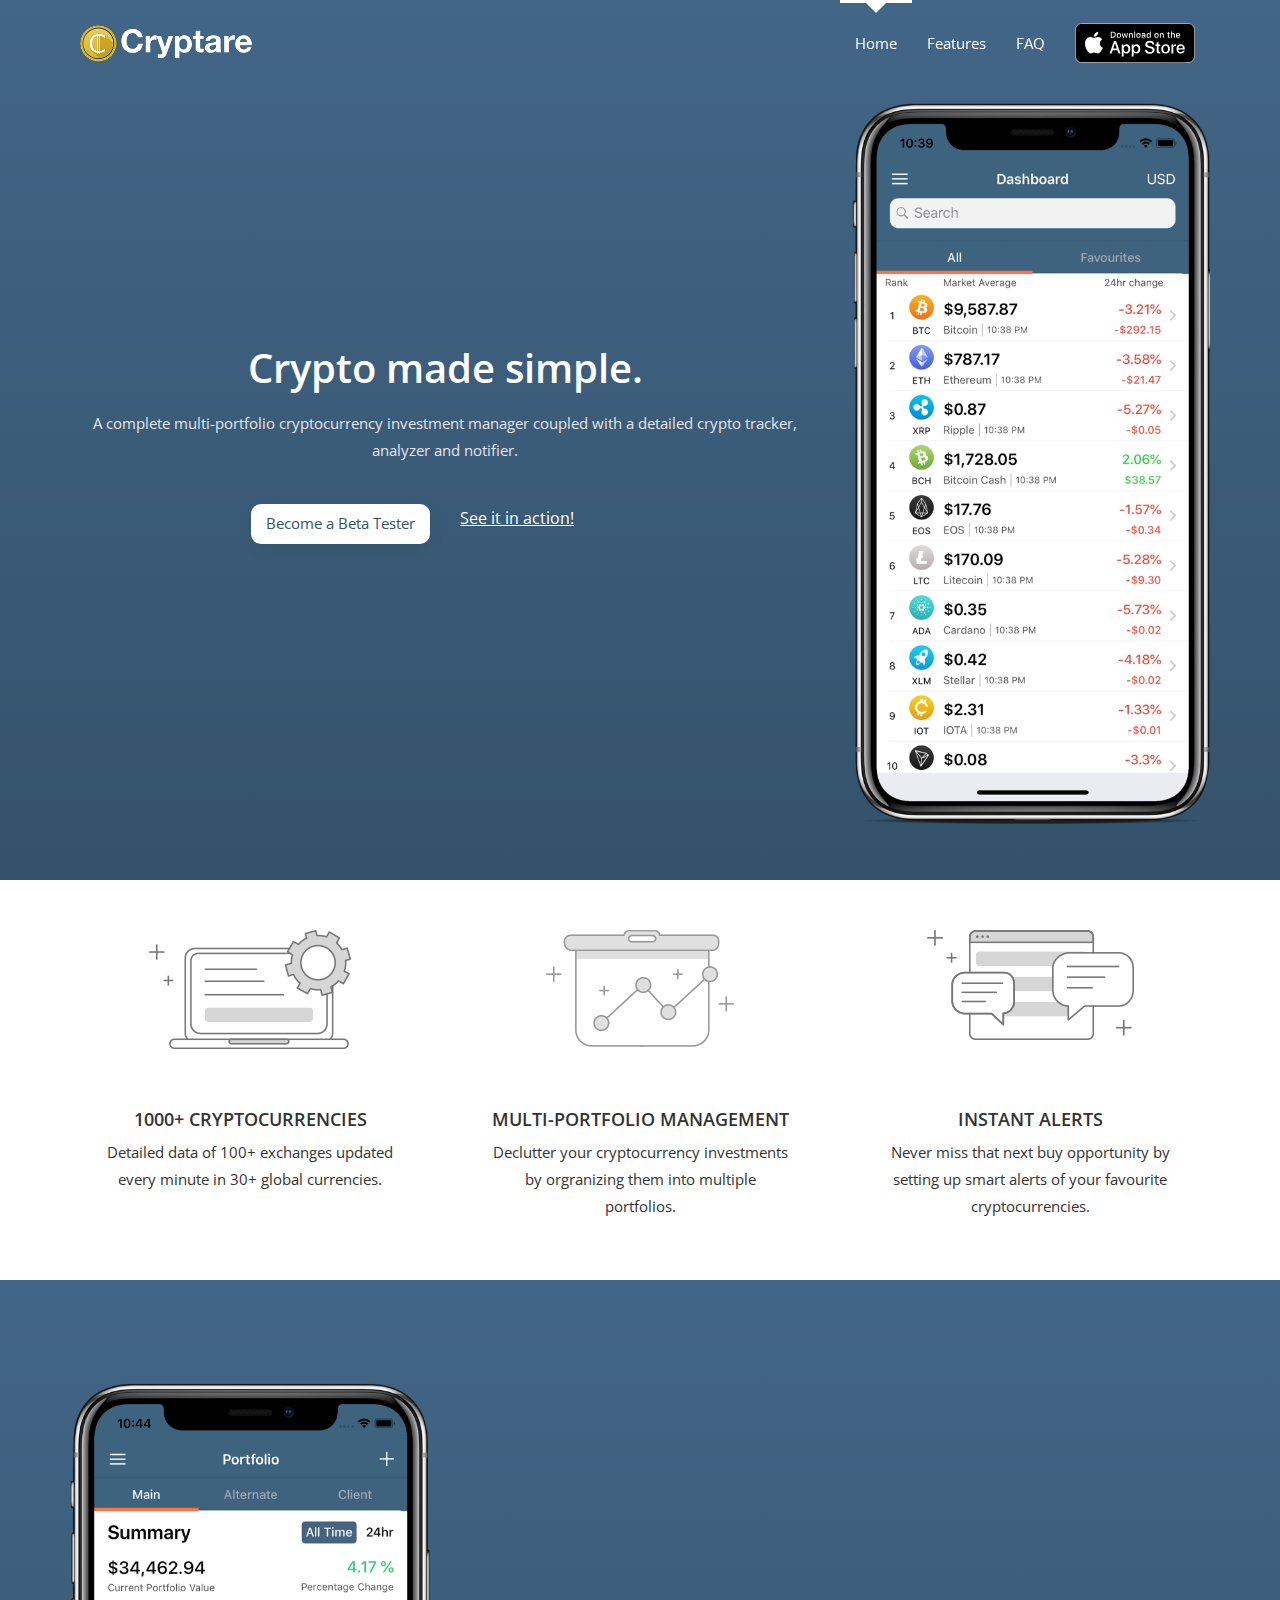
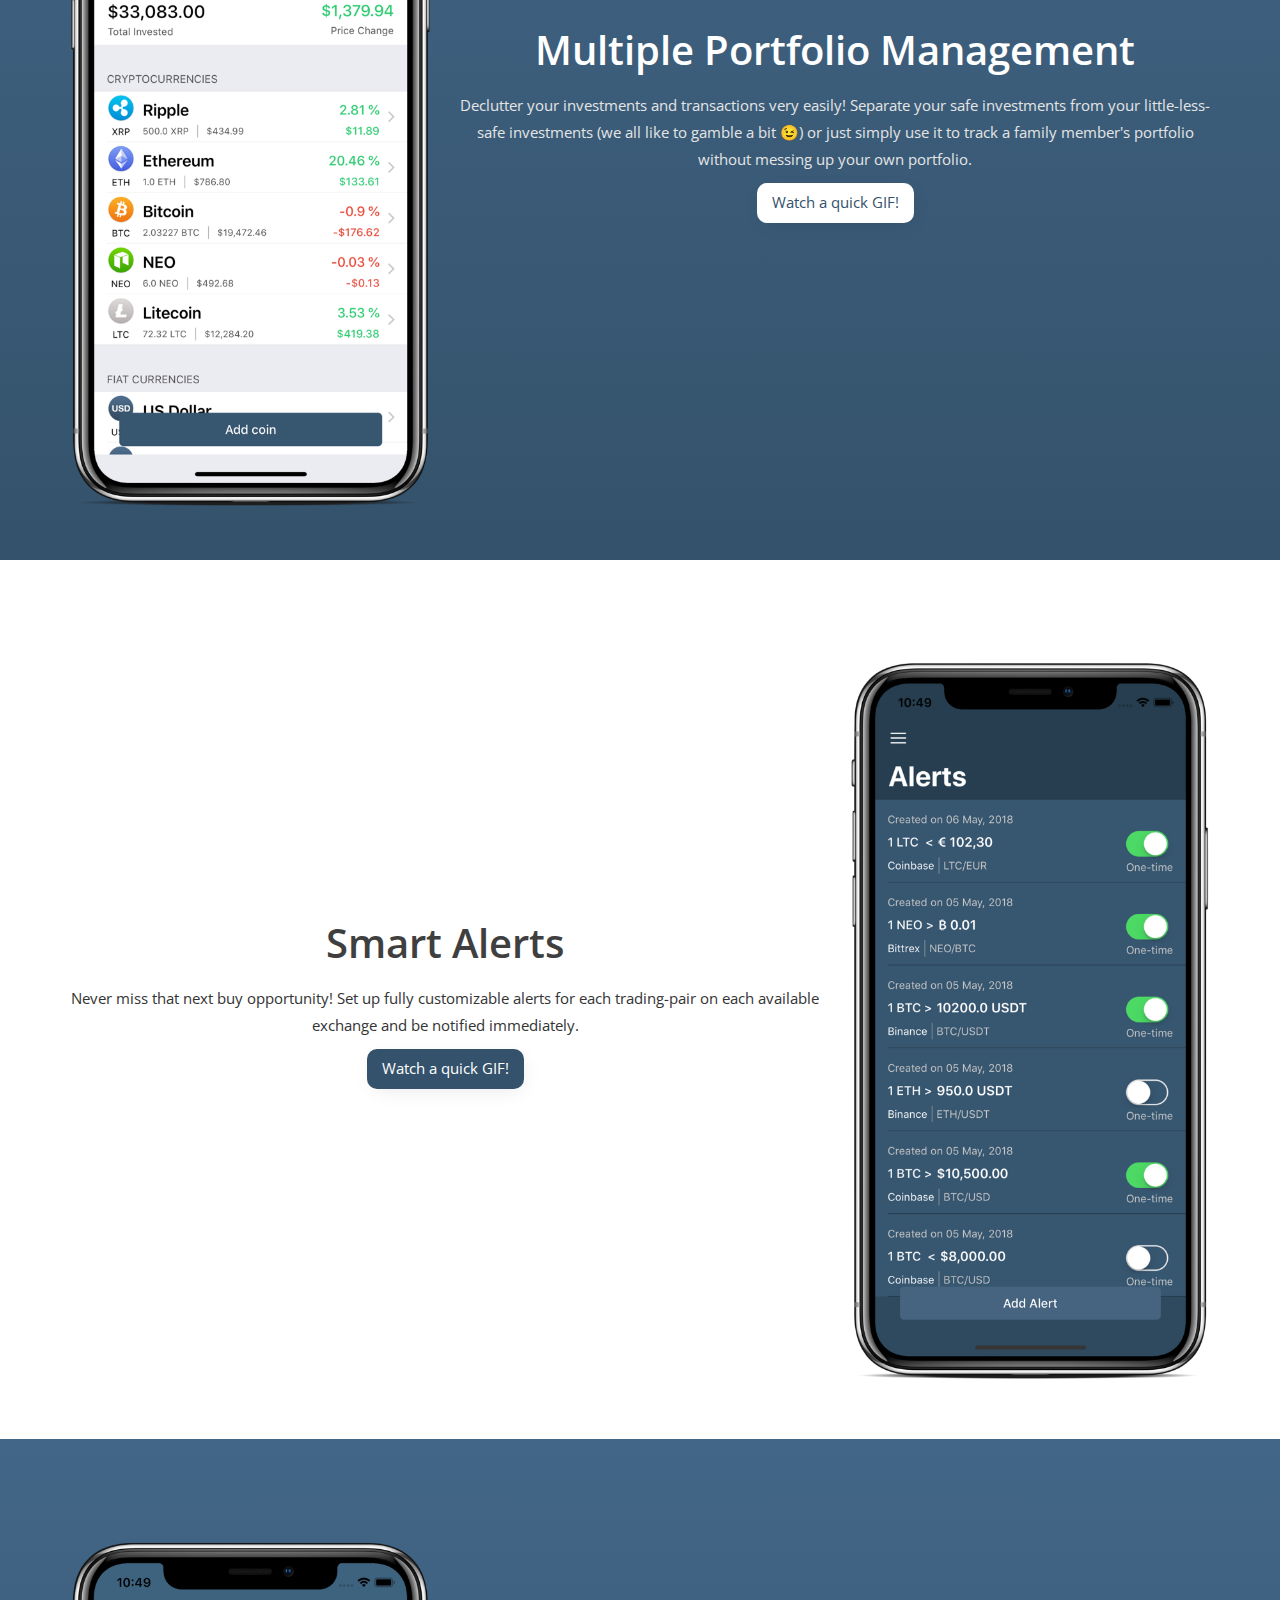
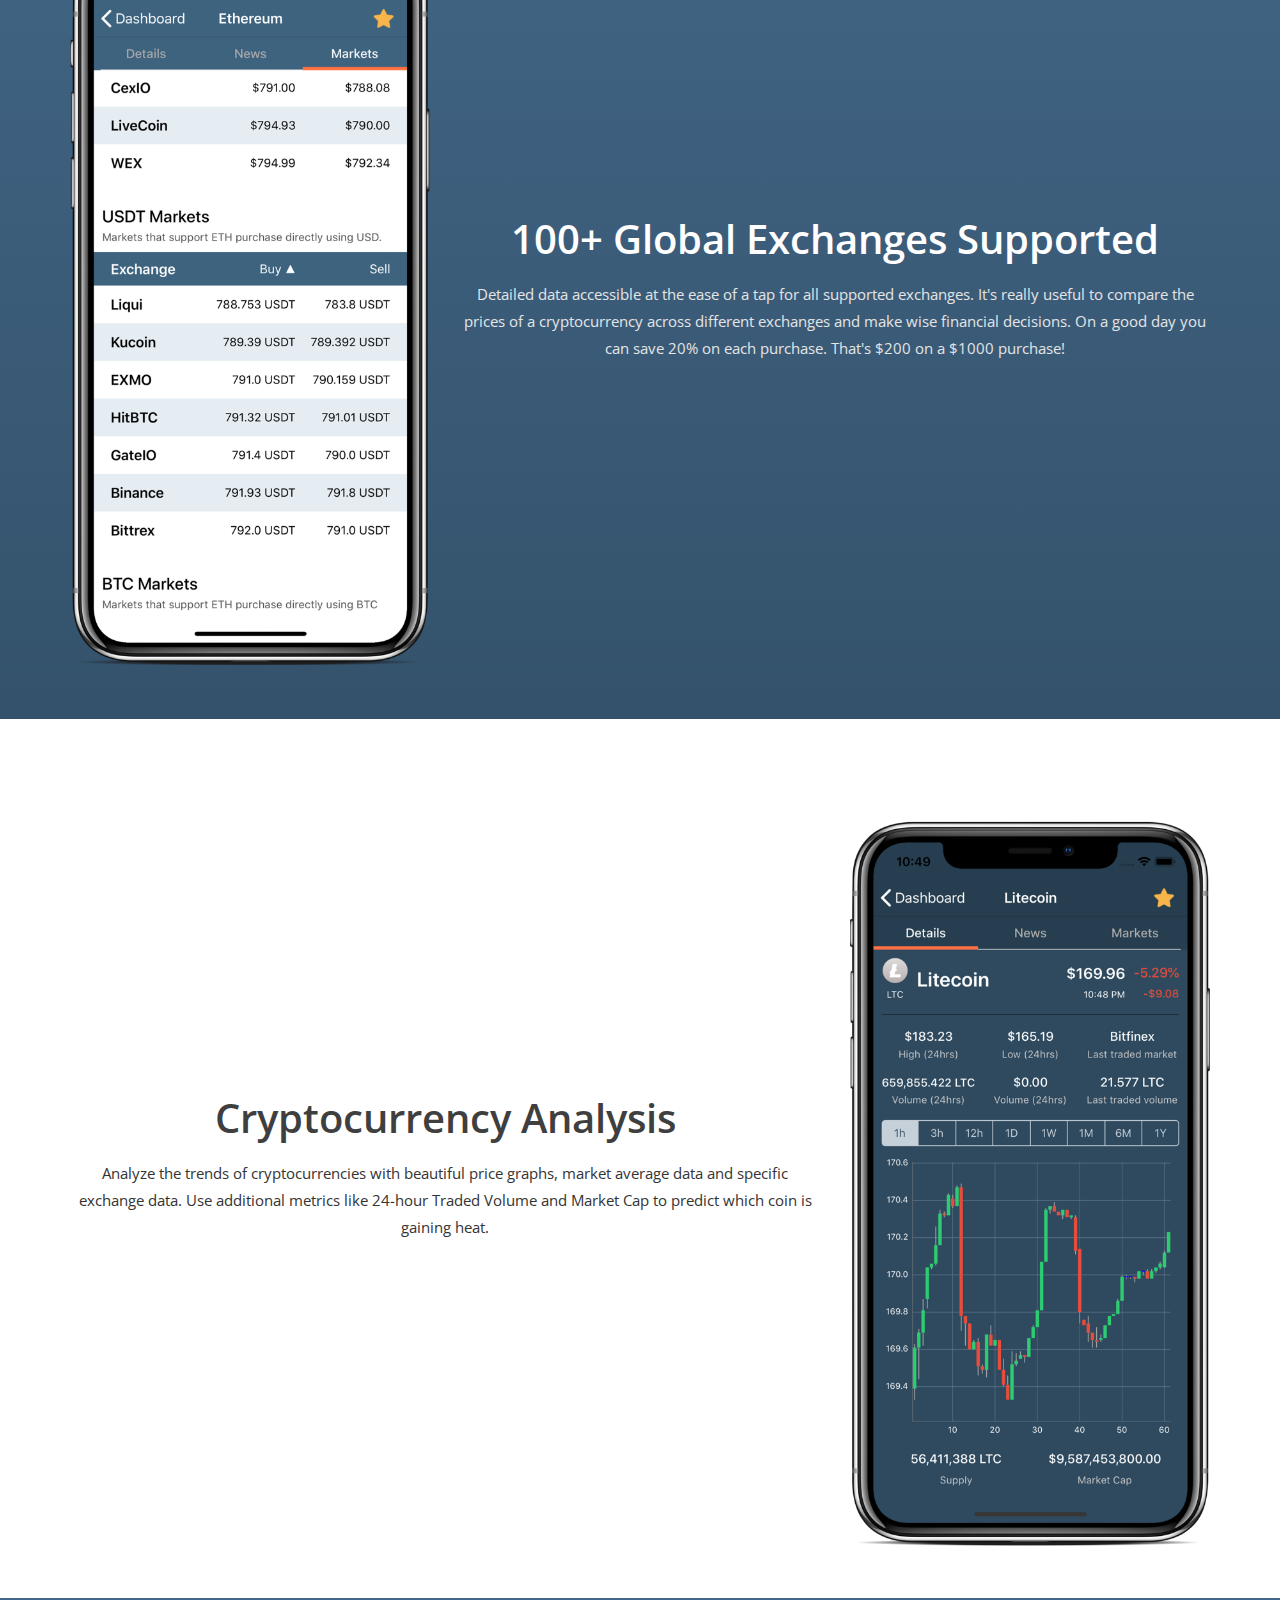
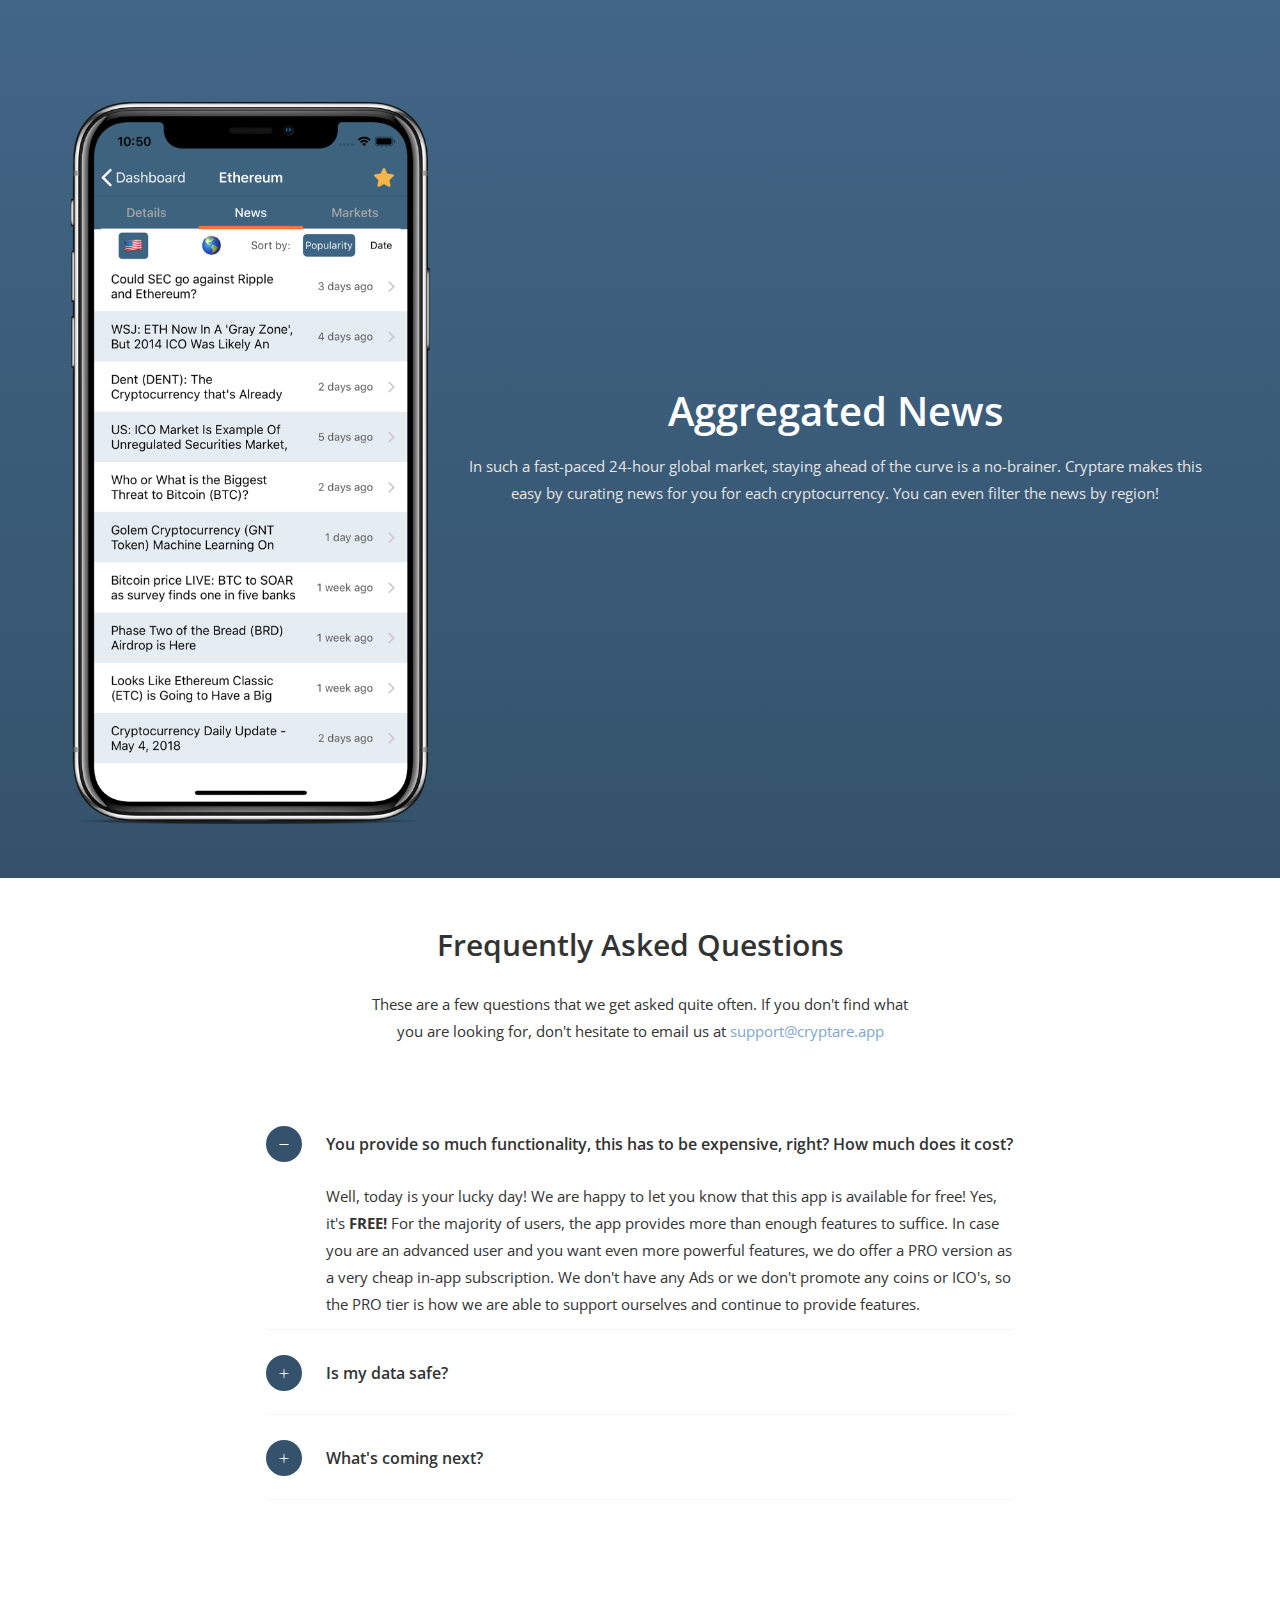
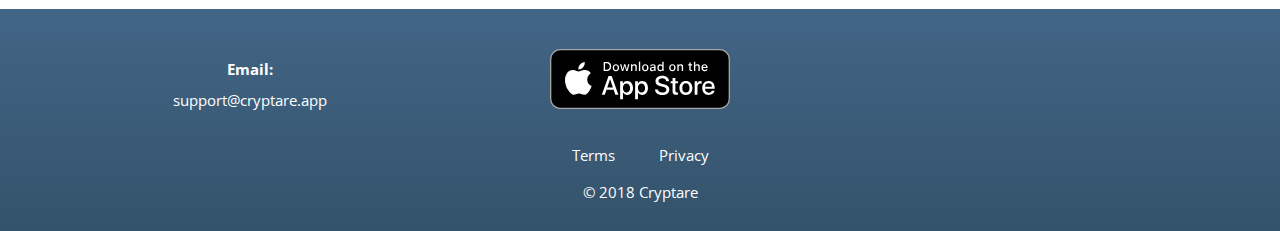
==== index.html @ e1cf76dc "Updated content" ====
<!doctype html>
<html class="no-js" lang="zxx">

<head>
    <!-- Global site tag (gtag.js) - Google Analytics -->
    <script async src="https://www.googletagmanager.com/gtag/js?id=UA-65956589-2"></script>
    <script>
      window.dataLayer = window.dataLayer || [];
      function gtag(){dataLayer.push(arguments);}
      gtag('js', new Date());

      gtag('config', 'UA-65956589-2');
    </script>

    <meta charset="utf-8">
    <meta name="author" content="Cryptare">
    <meta name="description" content="Cryptare - Bitcoin and Cryptocurrency Portfolio Tracking">
    <meta name="keywords" content="cryptare, ios, app, cryptocurrency, bitcoin, ethereum, portfolio, tracking, tracker, alerts, news, exchanges, markets, binance, coinbase">
    <meta http-equiv="x-ua-compatible" content="ie=edge">
    <meta name="viewport" content="width=device-width, initial-scale=1.0">
    <!-- Title -->
    <title>Cryptare - Bitcoin and Cryptocurrency Portfolio Tracking</title>
    <!-- Place favicon.ico in the root directory -->
    <link rel="shortcut icon" type="image/ico" href="images/favicon.ico" />
    <!-- Plugin-CSS -->
    <link rel="stylesheet" href="css/bootstrap.min.css">
    <link rel="stylesheet" href="css/animate.css">
    <link rel="stylesheet" href="https://use.fontawesome.com/releases/v5.0.12/css/all.css" integrity="sha384-G0fIWCsCzJIMAVNQPfjH08cyYaUtMwjJwqiRKxxE/rx96Uroj1BtIQ6MLJuheaO9" crossorigin="anonymous">
    <!-- Main-Stylesheets -->
    <link rel="stylesheet" href="css/normalize.css">
    <link rel="stylesheet" href="style.css">
    <link rel="stylesheet" href="css/responsive.css">
    <script src="js/vendor/modernizr-2.8.3.min.js"></script>
    <!--[if lt IE 9]>
        <script src="//oss.maxcdn.com/html5shiv/3.7.2/html5shiv.min.js"></script>
        <script src="//oss.maxcdn.com/respond/1.4.2/respond.min.js"></script>
    <![endif]-->
</head>

<body data-spy="scroll" data-target="#primary-menu" data-offset="70">

    <div class="preloader">
        <div class="sk-folding-cube">
            <div class="sk-cube1 sk-cube"></div>
            <div class="sk-cube2 sk-cube"></div>
            <div class="sk-cube4 sk-cube"></div>
            <div class="sk-cube3 sk-cube"></div>
        </div>
    </div>
    <!--Mainmenu-area-->
    <div class="mainmenu-area" data-spy="affix" data-offset-top="100">
        <div class="container">
            <!--Logo-->
            <div class="navbar-header">
                <button type="button" class="navbar-toggle" data-toggle="collapse" data-target="#primary-menu">
                    <span class="icon-bar"></span>
                    <span class="icon-bar"></span>
                    <span class="icon-bar"></span>
                </button>
                <a href="index.html" class="navbar-brand logo">
                    <img src="images/logoWithTitle.png">
                </a>
            </div>
            <!--Logo/-->
            <nav class="collapse navbar-collapse" id="primary-menu">
                <ul class="nav navbar-nav navbar-right">
                    <li class="active"><a href="#home-page">Home</a></li>
                    <li><a href="#features-page">Features</a></li>
                    <li><a href="#faq-page">FAQ</a></li>
                    <li><a href="https://itunes.apple.com/app/cryptare/id1266256984?mt=8" class="downloadButton" target="_blank"><img src="images/apple.svg"/></a></li>
                </ul>
            </nav>
        </div>
    </div>
    <!--Mainmenu-area/-->



    <!--Header-area-->
    <header class="header-area overlay v-center" id="home-page">
        <div class="container">
            <div class="row v-center">
                <div class="col-xs-12 col-sm-6 col-md-8 header-text">
                    <h2>Crypto made simple.</h2>
                    <p>A complete multi-portfolio cryptocurrency investment manager coupled with a detailed crypto tracker, analyzer and notifier.</p>
                    <div class="col-xs-12 col-sm-6 col-md-6 text-xs-center text-sm-right text-md-right cta">
                       <a class="typeform-share button white" href="https://akshittalwar.typeform.com/to/V9enSV" data-mode="popup"target="_blank">Become a Beta Tester </a> <script> (function() { var qs,js,q,s,d=document, gi=d.getElementById, ce=d.createElement, gt=d.getElementsByTagName, id="typef_orm_share", b="https://embed.typeform.com/"; if(!gi.call(d,id)){ js=ce.call(d,"script"); js.id=id; js.src=b+"embed.js"; q=gt.call(d,"script")[0]; q.parentNode.insertBefore(js,q) } })() </script>
                    </div>
                    <div class="col-xs-12 col-sm-6 col-md-6 text-xs-center text-sm-left text-md-left cta">
                        <a href="images/cryptare.mp4" class="" style="color:#fff;text-decoration:underline;font-size:16px;" >See it in action!</a>
                    </div>



                </div>
                <div class="col-xs-8 col-sm-6 col-md-4 col-xs-offset-2 col-sm-offset-0">
                    <img class="img-responsive" src="images/dashboard.png" alt="">

                    <!-- <div class="app-gif">
                    </div> -->
                </div>
            </div>
        </div>
    </header>
    <!--Header-area/-->


    <!--Feature-area-->
    <section class="gray-bg" id="features-page">
        <div class="container">
            <div class="row">
                <div class="col-xs-8 col-sm-4 col-xs-offset-2 col-sm-offset-0">
                    <div class="box">
                        <div class="box-icon">
                            <img src="images/service-icon-2.png" alt="">
                        </div>
                        <h4>1000+ Cryptocurrencies</h4>
                        <p>Detailed data of 100+ exchanges updated every minute in 30+ global currencies.</p>
                    </div>
                </div>
                <div class="col-xs-8 col-sm-4 col-xs-offset-2 col-sm-offset-0">
                    <div class="box">
                        <div class="box-icon">
                            <img src="images/service-icon-3.png" alt="">
                        </div>
                        <h4>Multi-Portfolio Management</h4>
                        <p>Declutter your cryptocurrency investments by orgranizing them into multiple portfolios.</p>
                    </div>
                </div>
                <div class="col-xs-8 col-sm-4 col-xs-offset-2 col-sm-offset-0">
                    <div class="box">
                        <div class="box-icon">
                            <img src="images/service-icon-1.png" alt="">
                        </div>
                        <h4>Instant Alerts</h4>
                        <p>Never miss that next buy opportunity by setting up smart alerts of your favourite cryptocurrencies.</p>
                    </div>
                </div>
            </div>
        </div>
    </section>
    <!--Feature-area/-->

    <section class="header-area overlay v-center">
        <div class="container">
            <div class="row v-center">
                <div class="col-xs-8 col-sm-6 col-md-4 col-xs-offset-2 col-sm-offset-0">
                    <div class="app-gif">
                        <img class="img-responsive" src="images/portfolio.png" alt="">
                    </div>
                </div>
                <div class="col-xs-12 col-sm-6 col-md-8 header-text">
                    <h2>Multiple Portfolio Management</h2>
                    <p>Declutter your investments and transactions very easily! Separate your safe investments from your little-less-safe investments (we all like to gamble a bit 😉) or just simply use it to track a family member's portfolio without messing up your own portfolio.</p>
                    <a href="images/portfolio.gif" class="button white">Watch a quick GIF!</a>
                </div>
            </div>
        </div>
    </section>

    <section class="header-area gray-bg v-center">
        <div class="container">
            <div class="row v-center">
                <div class="col-xs-12 col-sm-6 col-md-8 header-text">
                    <h2>Smart Alerts</h2>
                    <p>Never miss that next buy opportunity! Set up fully customizable alerts for each trading-pair on each available exchange and be notified immediately.</p>
                    <a href="images/alerts.gif" class="button">Watch a quick GIF!</a>
                </div>
                <div class="col-xs-8 col-sm-6 col-md-4 col-xs-offset-2 col-sm-offset-0">
                    <div class="app-gif">
                        <img class="img-responsive" src="images/alerts.png" alt="">
                    </div>
                </div>
            </div>
        </div>
    </section>

    <section class="header-area overlay v-center">
        <div class="container">
            <div class="row v-center">
                <div class="col-xs-8 col-sm-6 col-md-4 col-xs-offset-2 col-sm-offset-0">
                    <div class="app-gif">
                        <img class="img-responsive" src="images/coinMarkets.png" alt="">
                    </div>
                </div>
                <div class="col-xs-12 col-sm-6 col-md-8 header-text">
                    <h2>100+ Global Exchanges Supported</h2>
                    <p>Detailed data accessible at the ease of a tap for all supported exchanges. It's really useful to compare the prices of a cryptocurrency across different exchanges and make wise financial decisions. On a good day you can save 20% on each purchase. That's $200 on a $1000 purchase!</p>
                    <!-- <a href="#" class="button white">Watch video</a> -->
                </div>
            </div>
        </div>
    </section>

    <section class="header-area gray-bg v-center">
        <div class="container">
            <div class="row v-center">
                <div class="col-xs-12 col-sm-6 col-md-8 header-text">
                    <h2>Cryptocurrency Analysis</h2>
                    <p>Analyze the trends of cryptocurrencies with beautiful price graphs, market average data and specific exchange data. Use additional metrics like 24-hour Traded Volume and Market Cap to predict which coin is gaining heat.</p>
                </div>
                <div class="col-xs-8 col-sm-6 col-md-4 col-xs-offset-2 col-sm-offset-0">
                    <div class="app-gif">
                        <img class="img-responsive" src="images/cryptoDetail.png" alt="">
                    </div>
                </div>
            </div>
        </div>
    </section>

    <section class="header-area overlay v-center">
        <div class="container">
            <div class="row v-center">
                <div class="col-xs-8 col-sm-6 col-md-4 col-xs-offset-2 col-sm-offset-0">
                    <img class="img-responsive" src="images/news.png" alt="">
                </div>
                <div class="col-xs-12 col-sm-6 col-md-8 header-text">
                    <h2>Aggregated News</h2>
                    <p>In such a fast-paced 24-hour global market, staying ahead of the curve is a no-brainer. Cryptare makes this easy by curating news for you for each cryptocurrency. You can even filter the news by region!</p>
                </div>
            </div>
        </div>
    </section>


    <section class="header-area gray-bg" id="faq-page">
        <div class="container">
            <div class="row">
                <div class="col-xs-12 col-sm-6 col-sm-offset-3 text-center">
                    <div class="page-title faq">
                        <h2>Frequently Asked Questions</h2>
                        <p>These are a few questions that we get asked quite often. If you don't find what you are looking for, don't hesitate to email us at <a href="mailto:support@cryptare.app">support@cryptare.app</a></p>
                    </div>
                </div>
            </div>
            <div class="row">
                <div class="col-xs-12 col-sm-10 col-sm-offset-1 col-md-8 col-md-offset-2">
                    <div class="panel-group" id="accordion">
                        <div class="panel">
                            <h4 class="panel-title">
                                <a data-toggle="collapse" data-parent="#accordion" href="#collapse1" aria-expanded="true">You provide so much functionality, this has to be expensive, right? How much does it cost?</a>
                            </h4>
                            <div id="collapse1" class="panel-collapse collapse in">
                                <p>Well, today is your lucky day! We are happy to let you know that this app is available for free! Yes, it's <b>FREE!</b> For the majority of users, the app provides more than enough features to suffice. In case you are an advanced user and you want even more powerful features, we do offer a PRO version as a very cheap in-app subscription. We don't have any Ads or we don't promote any coins or ICO's, so the PRO tier is how we are able to support ourselves and continue to provide features.</p>
                            </div>
                        </div>
                        <div class="panel">
                            <h4 class="panel-title">
                                <a data-toggle="collapse" data-parent="#accordion" href="#collapse3">Is my data safe?</a>
                            </h4>
                            <div id="collapse3" class="panel-collapse collapse">
                                <p>We, at Cryptare, value our user's privacy and data very highly. We understand the nature of Cryptocurrencies and financial data. As a result, we only store the data needed to provide basic functionality and improve your user experience. It goes without saying that all of this data is completely anonymous. We don't even ask for your email ID. The only way we identify a user is by a randomly generated string that has no relation to your real-life identity. This is needed to support multi-device syncing. You have full control of your data and you can delete it from everywhere at anytime. For more information, read the privacy policy <a href="privacy.html">here</a>.</p>
                            </div>
                        </div>
                        <div class="panel">
                            <h4 class="panel-title">
                                <a data-toggle="collapse" data-parent="#accordion" href="#collapse4">What's coming next?</a>
                            </h4>
                            <div id="collapse4" class="panel-collapse collapse">
                                <p>This app is targeting a very new niche in the global financial market. Since the niche is in its infant stage, there is a lot of maturation still to go. There are dozens of features in the lineup but most importantly, we need your feedback and suggestions. Cryptocurrencies can bring a revolution with it but only if we stay together. That means the power is in your hands, and with your support we all can grow together.</p>
                            </div>
                        </div>
                    </div>
                </div>
            </div>
        </div>
    </section>



    <footer class="footer-area sky-bg" id="contact-page">
        <div class="absolute footer-bg"></div>
        <div class="footer-top">
            <div class="container">
                <div class="row">
                    <div class="col-xs-12 col-md-4 text-center">
                        <address>
                            <div class="side-icon-box">
                                <!-- div class="side-icon">
                                    <i class="fas fa-envelope fa-3x"></i>
                                </div> -->
                                <p><strong><i class="fas fa-envelope"></i> Email: </strong>
                                    <a href="mailto:support@cryptare.app">support@cryptare.app</a> <br />
                                </p>
                            </div>
                        </address>
                    </div>

                    <div class="col-xs-12 col-md-4 text-center">
                        <a href="https://itunes.apple.com/app/cryptare/id1266256984?mt=8" class="footerDownload" target="_blank"><img src="images/apple.svg"/></a>
                    </div>

                    <div class="col-xs-12 col-md-4 text-center">
                       <ul class="social-menu">
                        <li><a href="https://twitter.com/cryptare" target="_blank"><i class="fab fa-twitter fa-3x"></i></a></li>
                        <li><a href="https://fb.me/cryptare" target="_blank"><i class="fab fa-facebook fa-3x"></i></a></li>
                        <li><a href="https://join.slack.com/t/cryptare/shared_invite/enQtMzQ2MzQ2NDc0MDA2LWRlOWU4MjI0ZmQxZjQ1NzNhYjkwYWFlZTAzYTdmNzNhNzNmMTg2NTE4MDEzMGM5M2I3MGU0ZWEwMWM4YWRlMGI" target="_blank"><i class="fab fa-slack fa-3x"></i></a></li>
                        <li><a href="https://t.me/cryptare" target="_blank"><i class="fab fa-telegram fa-3x"></i></a></li>
                        </ul>
                    </div>
                </div>

            </div>
        </div>
        <div class="footer-bottom">
            <div class="container">
                <div class="row">
                    <div class="col-xs-12 text-center">
                        <p class="legal">
                            <a href="tos.html">Terms</a>
                            <a href="privacy.html">Privacy</a>
                        </p>
                        <p>© 2018 Cryptare</p>
                    </div>
                </div>
            </div>
        </div>
    </footer>

    <!--Vendor-JS-->
    <script src="js/vendor/jquery-1.12.4.min.js"></script>
    <script src="js/vendor/bootstrap.min.js"></script>
    <!--Main-active-JS-->
    <script src="js/main.js"></script>
</body>

</html>
---- style.css ----
/*-----------------------------------------------------------------------------------
Template Name: New HTML5 Template,
Template URI: http://www.themectg.com
Description: This is html5 template
Author: Themectg
Author URI: http://www.themectg.com
Version: 1.0
-----------------------------------------------------------------------------------
CSS INDEX
===================
1. Google font
2. Theme Default CSS
3. Helper-class
4. Button-style
5. Mainmenu-area
6. Section-Background
7. Header-style
8. Headline-style
9. Skills-area
10. Service-area
11. Work-area
12. Team-area
13. Bar-effect-css
14. Masp style
15. Form-style
16. Scroll-To-Top-Button
17. Preloader-css
-----------------------------------------------------------------------------------*/

/*-----------------
1. Google font
------------------*/

/*@import url('https://fonts.googleapis.com/css?family=Poppins:300,400,500,600,700');*/

@import url('https://fonts.googleapis.com/css?family=Open+Sans:400,600,700');

/*-------------------
2. Theme Default CSS
--------------------*/

a {
    text-decoration: none;
    outline: none;
    -webkit-transition: 0.4s;
    transition: 0.4s;
    color: #333333;
}

input:focus,
button:focus,
a:focus,
a:hover {
    text-decoration: none;
    outline: none;
    color: #000000;
}

img {
    max-width: 100%;
    height: auto;
}

h1,
h2,
h3,
h4,
h5,
h6 {
    margin: 0 0 10px;
    font-weight: 600;
}

html,
body {
    height: 100%
}

body {
    font-family: 'Open Sans', sans-serif;
    font-weight: 400;
    font-size: 1.5em;
    line-height: 1.8;
    color: #333333;
}


/* Remove Chrome Input Field's Unwanted Yellow Background Color */

input:-webkit-autofill,
input:-webkit-autofill:hover,
input:-webkit-autofill:focus {
    -webkit-box-shadow: 0 0 0px 1000px white inset !important;
}

h1 .mb-3 {

}
/**
*Helper-Classes
**/

.little-height {
    width: 100%;
    height: 20vh;
}

.fixed {
    position: fixed;
}

.v-center {
    display: -webkit-box;
    display: -ms-flexbox;
    display: flex;
    -webkit-box-align: center;
    -ms-flex-align: center;
    align-items: center;
    -ms-flex-line-pack: center;
    align-content: center;
    -ms-flex-wrap: wrap;
    flex-wrap: wrap
}

.social-menu {
    list-style: none;
    margin: 0;
    padding: 10px;
}

.social-menu li {
    display: inline-block;
    margin: 0 10px;
}

.social-menu li a {
    display: block;
    text-align: center;
    color: #ffffff;
}

.social-menu li a:hover {
    color: #426687;
}

/**
*Default Background Class
**/

.overlay,
.sky-bg {
    /* Permalink - use to edit and share this gradient: http://colorzilla.com/gradient-editor/#426687+0,34526b+99 */
    background: rgb(66,102,135); /* Old browsers */
    background: -moz-linear-gradient(top,  rgba(66,102,135,1) 0%, rgba(52,82,107,1) 99%); /* FF3.6-15 */
    background: -webkit-linear-gradient(top,  rgba(66,102,135,1) 0%,rgba(52,82,107,1) 99%); /* Chrome10-25,Safari5.1-6 */
    background: linear-gradient(to bottom,  rgba(66,102,135,1) 0%,rgba(52,82,107,1) 99%); /* W3C, IE10+, FF16+, Chrome26+, Opera12+, Safari7+ */
    filter: progid:DXImageTransform.Microsoft.gradient( startColorstr='#426687', endColorstr='#34526b',GradientType=0 ); /* IE6-9 */
    color: #ffffff;
}

.gray-bg {
    background-color: #fff;
}

/**
*Default Button
**/

.button {
    display: inline-block;
    padding: 6.5px 15px;
    border-radius: 10px;
    color: #ffffff;
    background-color: #34526B;
    -webkit-transition: 0.2s;
    transition: 0.2s;
    border: none;
    -webkit-box-shadow: 2px 5px 20px -5px rgba(0, 0, 0, 0.1);
    box-shadow: 2px 5px 20px -5px rgba(0, 0, 0, 0.1);
    margin-bottom: 20px;

}

.button.white {
    background-color: #ffffff;
    color: #34526B;
}

.button:hover {
    background-color: #5783ac;
    color: #fff;
}

.button.white:hover {
    background-color: #263E4F;
    color: #ffffff;
}

.button i {
    margin-left: 5px;
}



/**
*Page title
**/

.page-title {
    margin-bottom: 60px;
}

.page-title h2 {
    position: relative;
    margin-bottom: 10px;
    padding-bottom: 20px;
}

.faq p {
    color: #333333;
}

.faq a {
    color: #7ea8d2;
}

/**
*Box-style
**/

.box {
    padding: 50px 30px;
    text-align: center;
    -webkit-box-shadow: 0 0 0 0 #ffffff;
    box-shadow: 0 0 0 0 #ffffff;
    -webkit-transition: 0.3s;
    transition: 0.3s;
    border-radius: 5px;
    -webkit-transform: translateY(0);
    transform: translateY(0)
}

.box:hover {
    -webkit-box-shadow: 0 10px 30px -5px rgba(0, 0, 0, 0.1);
    box-shadow: 0 10px 30px -5px rgba(0, 0, 0, 0.1);
    background-color: #ffffff;
    -webkit-transform: translateY(-5px);
    transform: translateY(-5px)
}

.box h4 {
    text-transform: uppercase;
}

.box .box-icon {
    height: 160px;
    margin-bottom: 20px;
}

.box .box-icon img {
    -webkit-filter: grayscale(100%);
    filter: grayscale(100%);
    -webkit-transition: 0.3s;
    transition: 0.3s;
}

.box:hover .box-icon img {
    -webkit-filter: grayscale(0);
    filter: grayscale(0)
}

/**
*Mainmenu-area
**/

.mainmenu-area {
    position: fixed;
    left: 0;
    top: 0;
    width: 100%;
    z-index: 999;
    -webkit-transition: 0.3s;
    transition: 0.3s;
}

.overlay,
.overlay a,
.mainmenu-area a {
    color: #ffffff;
}

.overlay p {

}

.overlay .header-text p {
    color: #e5e5e5;
}

.overlay .header-text h2 {
    color: #fff;
}

.mainmenu-area .logo {
  /*  text-transform: uppercase;
    letter-spacing: 2px;*/
    height: inherit;
    margin-top: 8px;
    padding-left: 0;
}

.mainmenu-area .logo h2 {
    margin-bottom: 0;
}

.mainmenu-area .logo img {
    margin-bottom: 0;
    max-height: 40px;
    width: 100%;
    object-fit: contain;
}

.mainmenu-area #primary-menu > ul > li > a {
    background: none;
    padding: 30px 15px;
    position: relative;
    border-top: 3px solid transparent;
    text-align: center;
}

/*.mainmenu-area #primary-menu > ul > li > div > a {
    margin: 20px 15px;
    background: none;
    position: relative;
    text-align: center;
}*/

.mainmenu-area #primary-menu > ul > li > a:before {
    content: "";
    position: absolute;
    left: 50%;
    -webkit-transform: translateX(-50%);
    transform: translateX(-50%);
    top: -10px;
    width: 0;
    height: 0;
    border-right: 10px solid transparent;
    border-left: 10px solid transparent;
    border-top: 10px solid #ffffff;
    opacity: 0;
    -webkit-transition: 0.3s;
    transition: 0.3s;
}

.mainmenu-area #primary-menu > ul > li > a.downloadButton {
    /*background: #fff;
    color: #000;
    border-radius: 10px;*/
    /*margin-top: -10px;*/
    margin-top: -10px;
    margin-bottom: -10px;

}

.mainmenu-area #primary-menu > ul > li > a.downloadButton:before {
    border-right: 0;
    border-left: 0;
    border-top: 0;
    -webkit-transition: 0s;
    transition: 0s;
}

.mainmenu-area #primary-menu > ul > li > a:hover:before,
.mainmenu-area #primary-menu > ul > li.active > a:before {
    opacity: 1;
    top: 0;
}

.mainmenu-area #primary-menu ul li.active a,
.mainmenu-area #primary-menu ul li a:hover {
    border-top: 3px solid #ffffff;
}

.mainmenu-area.affix {
    background-color: #34526B;
}

/**
*Header-area
**/

.header-area {
    padding-top: 50px;
    padding-bottom: 50px;
}

.overlay {
    /*position: relative;*/
}

.overlay:before {
   /* content: "";
    position: absolute;
    left: 0;
    top: 0;
    width: 100%;
    height: 100%;*/
}

.header-text {
    margin-top: 30px;
    text-align: center;
}

.header-text h2 {
    color: #3f3f3f;
    margin-bottom: 20px;
    font-size: 40px;
}

.header-text p {
    color: #333333;
}

.header-text .button {
    /*margin-top: 30px;*/
}

.header-text .cta {
    margin-top: 30px;
}

.app-gif img {
    width: 100%;
    height: auto;
}

/**
*Accordion
**/

#accordion .panel {
    background: none;
}

#accordion .panel .panel-title {
    padding: 30px 0 30px 60px;
    position: relative;
}

#accordion .panel .panel-collapse {
    padding-left: 60px;
}

#accordion .panel .panel-title a span:after,
#accordion .panel .panel-title a span:before,
#accordion .panel .panel-title a span {
    content: '';
    position: absolute;
    left: 0;
    top: 20px;
    width: 36px;
    height: 36px;
    background: #34526B;
    border-radius: 50%;
    -webkit-transition: 0.3s;
    transition: 0.3s;
}


#accordion .panel .panel-title a span:before,
#accordion .panel .panel-title a span:after {
    width: 10px;
    height: 1px;
    background-color: #ffffff;
    top: 50%;
    left: 50%;
    -webkit-transform: translate(-50%);
    transform: translate(-50%)
}

#accordion .panel .panel-title a span:before {
    -webkit-transform: translate(-50%) rotate(90deg);
    transform: translate(-50%) rotate(90deg)
}

#accordion .panel .panel-title a[aria-expanded="true"] span:before {
    -webkit-transform: translate(-50%) rotate(0deg);
    transform: translate(-50%) rotate(0deg)
}

/****
*Blog-area
*****/

.single-blog {
    overflow: hidden;
    border-radius: 5px;
    -webkit-box-shadow: 10px 15px 50px -10px rgba(0, 0, 0, 0.1);
    box-shadow: 10px 15px 50px -10px rgba(0, 0, 0, 0.1);

}

.single-blog h3 {
    font-size: 18px;
}


.single-blog .blog-meta {
    list-style: none;
    margin: 0;
    padding: 0;
    margin-top: 10px;
    margin-bottom: 30px;
}

.single-blog .blog-meta li {
    display: inline-block;
    margin-right: 15px;
}

.single-blog .blog-meta li span {
    margin-right: 5px;
}

.single-blog .blog-content {
    padding: 40px 20px;
    background-color: #ffffff
}


/***
*Footer-area
***/

.footer-area {
    padding-top: 40px;
    margin-top: 40px;
    z-index: 1;
}

.footer-bg {
    z-index: -1;
}

.footer-top {
    margin-bottom: 0px;
}

.footer-top .footerDownload > img {
    width: 50%;
    margin-bottom: 20px;
}

.side-icon-box {
    /*margin-bottom: 30px;*/
    /*position: relative;*/
    /*padding-left: 80px;*/
}

.side-icon-box a {
    color: #ffffff;
}

.side-icon-box .side-icon {
    position: absolute;
    /*position: absolute;
    left: 0;
    top: 0;
    width: 60px;*/
}

.side-icon-box strong {
    display: block;
    margin-bottom: 10px;
    margin-top: 10px;
}

.footer-middle {
    margin-bottom: 30px;
}

.footer-bottom {
    /*border-top: 1px solid rgba(255, 255, 255, 0.2);*/
    padding-top: 10px;
    padding-bottom: 15px;
}

.footer-bottom .legal a {
    margin: 20px;
    color: #fff;
}

/*-----------
preloader
------------*/

.preloader {
    position: fixed;
    top: 0;
    left: 0;
    width: 100%;
    height: 100%;
    background: rgb(66,102,135); /* Old browsers */
    background: -moz-linear-gradient(top,  rgba(66,102,135,1) 0%, rgba(52,82,107,1) 99%); /* FF3.6-15 */
    background: -webkit-linear-gradient(top,  rgba(66,102,135,1) 0%,rgba(52,82,107,1) 99%); /* Chrome10-25,Safari5.1-6 */
    background: linear-gradient(to bottom,  rgba(66,102,135,1) 0%,rgba(52,82,107,1) 99%); /* W3C, IE10+, FF16+, Chrome26+, Opera12+, Safari7+ */
    filter: progid:DXImageTransform.Microsoft.gradient( startColorstr='#426687', endColorstr='#34526b',GradientType=0 ); /* IE6-9 */
    z-index: 99999999999;
}

.sk-folding-cube {
    margin: 20px auto;
    width: 40px;
    height: 40px;
    position: absolute;
    top: 50%;
    left: 50%;
    margin-top: -20px;
    margin-left: -20px;
    -webkit-transform: rotateZ(45deg);
    transform: rotateZ(45deg);
}

.sk-folding-cube .sk-cube {
    float: left;
    width: 50%;
    height: 50%;
    position: relative;
    -webkit-transform: scale(1.1);
    transform: scale(1.1);
}

.sk-folding-cube .sk-cube:before {
    content: '';
    position: absolute;
    top: 0;
    left: 0;
    width: 100%;
    height: 100%;
    background-color: #ffffff;
    -webkit-animation: sk-foldCubeAngle 2.4s infinite linear both;
    animation: sk-foldCubeAngle 2.4s infinite linear both;
    -webkit-transform-origin: 100% 100%;
    transform-origin: 100% 100%;
}

.sk-folding-cube .sk-cube2 {
    -webkit-transform: scale(1.1) rotateZ(90deg);
    transform: scale(1.1) rotateZ(90deg);
}

.sk-folding-cube .sk-cube3 {
    -webkit-transform: scale(1.1) rotateZ(180deg);
    transform: scale(1.1) rotateZ(180deg);
}

.sk-folding-cube .sk-cube4 {
    -webkit-transform: scale(1.1) rotateZ(270deg);
    transform: scale(1.1) rotateZ(270deg);
}

.sk-folding-cube .sk-cube2:before {
    -webkit-animation-delay: 0.3s;
    animation-delay: 0.3s;
}

.sk-folding-cube .sk-cube3:before {
    -webkit-animation-delay: 0.6s;
    animation-delay: 0.6s;
}

.sk-folding-cube .sk-cube4:before {
    -webkit-animation-delay: 0.9s;
    animation-delay: 0.9s;
}

@-webkit-keyframes sk-foldCubeAngle {
    0%,
    10% {
        -webkit-transform: perspective(140px) rotateX(-180deg);
        transform: perspective(140px) rotateX(-180deg);
        opacity: 0;
    }
    25%,
    75% {
        -webkit-transform: perspective(140px) rotateX(0deg);
        transform: perspective(140px) rotateX(0deg);
        opacity: 1;
    }
    90%,
    100% {
        -webkit-transform: perspective(140px) rotateY(180deg);
        transform: perspective(140px) rotateY(180deg);
        opacity: 0;
    }
}

@keyframes sk-foldCubeAngle {
    0%,
    10% {
        -webkit-transform: perspective(140px) rotateX(-180deg);
        transform: perspective(140px) rotateX(-180deg);
        opacity: 0;
    }
    25%,
    75% {
        -webkit-transform: perspective(140px) rotateX(0deg);
        transform: perspective(140px) rotateX(0deg);
        opacity: 1;
    }
    90%,
    100% {
        -webkit-transform: perspective(140px) rotateY(180deg);
        transform: perspective(140px) rotateY(180deg);
        opacity: 0;
    }
}
---- css/responsive.css ----
/* Medium Layout: 1280px. */

@media only screen and (min-width: 992px) {
    .text-md-left { text-align: left; }
    .text-md-right { text-align: right; }
    .text-md-center { text-align: center; }
    .text-md-justify { text-align: justify; }
}


/* Tablet Layout: 768px. */

@media only screen and (min-width: 768px) and (max-width: 991px) {
    .mainmenu-area #primary-menu > ul > li > a {
        padding: 30px 12px;
    }
    .header-area {
        padding-top: 80px;
    }
    .price-table,
    .box {
        padding: 30px 15px;
    }
    .price-table.active {
        padding: 50px 15px;
    }
    .single-team {
        margin-bottom: 30px
    }
    .side-icon-boxes {
        display: -webkit-box;
        display: -ms-flexbox;
        display: flex;
        -ms-flex-wrap: nowrap;
        flex-wrap: nowrap;
        -webkit-box-pack: justify;
        -ms-flex-pack: justify;
        justify-content: space-between;
    }

    .text-sm-left { text-align: left; }
    .text-sm-right { text-align: right; }
    .text-sm-center { text-align: center; }
    .text-sm-justify { text-align: justify; }
}


/* Mobile Layout: 320px. */

@media only screen and (max-width: 767px) {
    body {
        font-size: 13px;
    }
    .mainmenu-area .logo img {
        margin-bottom: 0;
        height: 100%;
        width: 150px;
        /*object-fit: cover;*/
    }
    #home-page {
        padding-top: 60px;
    }
    .header-area {
        padding-top: 30px;
        padding-bottom: 30px;
        height: auto;
    }
    .header-text .button {
        margin-top: 0px;
        margin-bottom: 0px;
    }
    .page-title h2,
    .header-text h2 {
        font-size: 20px;
    }
    .mainmenu-area .navbar-toggle {
        margin-top: 20px;
    }
    .mainmenu-area .navbar-toggle .icon-bar {
        background-color: #ffffff;
    }
    .mainmenu-area #primary-menu {
        background-color: #34526B;
    }
    .mainmenu-area #primary-menu ul {
        overflow-y: auto;
        max-height: 70vh;
        margin: 0;
    }
    .mainmenu-area #primary-menu > ul > li > a {
        padding: 15px;
        overflow: hidden;
    }
    .mainmenu-area #primary-menu > ul > li > div > a {
        padding: 15px;
        overflow: hidden;
    }
    .box {
        padding: 30px 15px;
    }
    .box .box-icon {
        height: auto;
    }
    .single-blog,
    .single-team,
    .price-table.active {
        margin-top: 30px;
    }
    .form-double input {
        width: 100%;
    }
    .footer-top {
        margin-bottom: 50px;
    }
    .x-left {
        text-align: left;
    }
    .mainmenu-area .logo {
        margin-left: 15px;
    }

    .text-xs-left { text-align: left; }
    .text-xs-right { text-align: right; }
    .text-xs-center { text-align: center; }
    .text-xs-justify { text-align: justify; }
}


/* Wide Mobile Layout: 480px. */

@media only screen and (min-width: 480px) and (max-width: 767px) {}
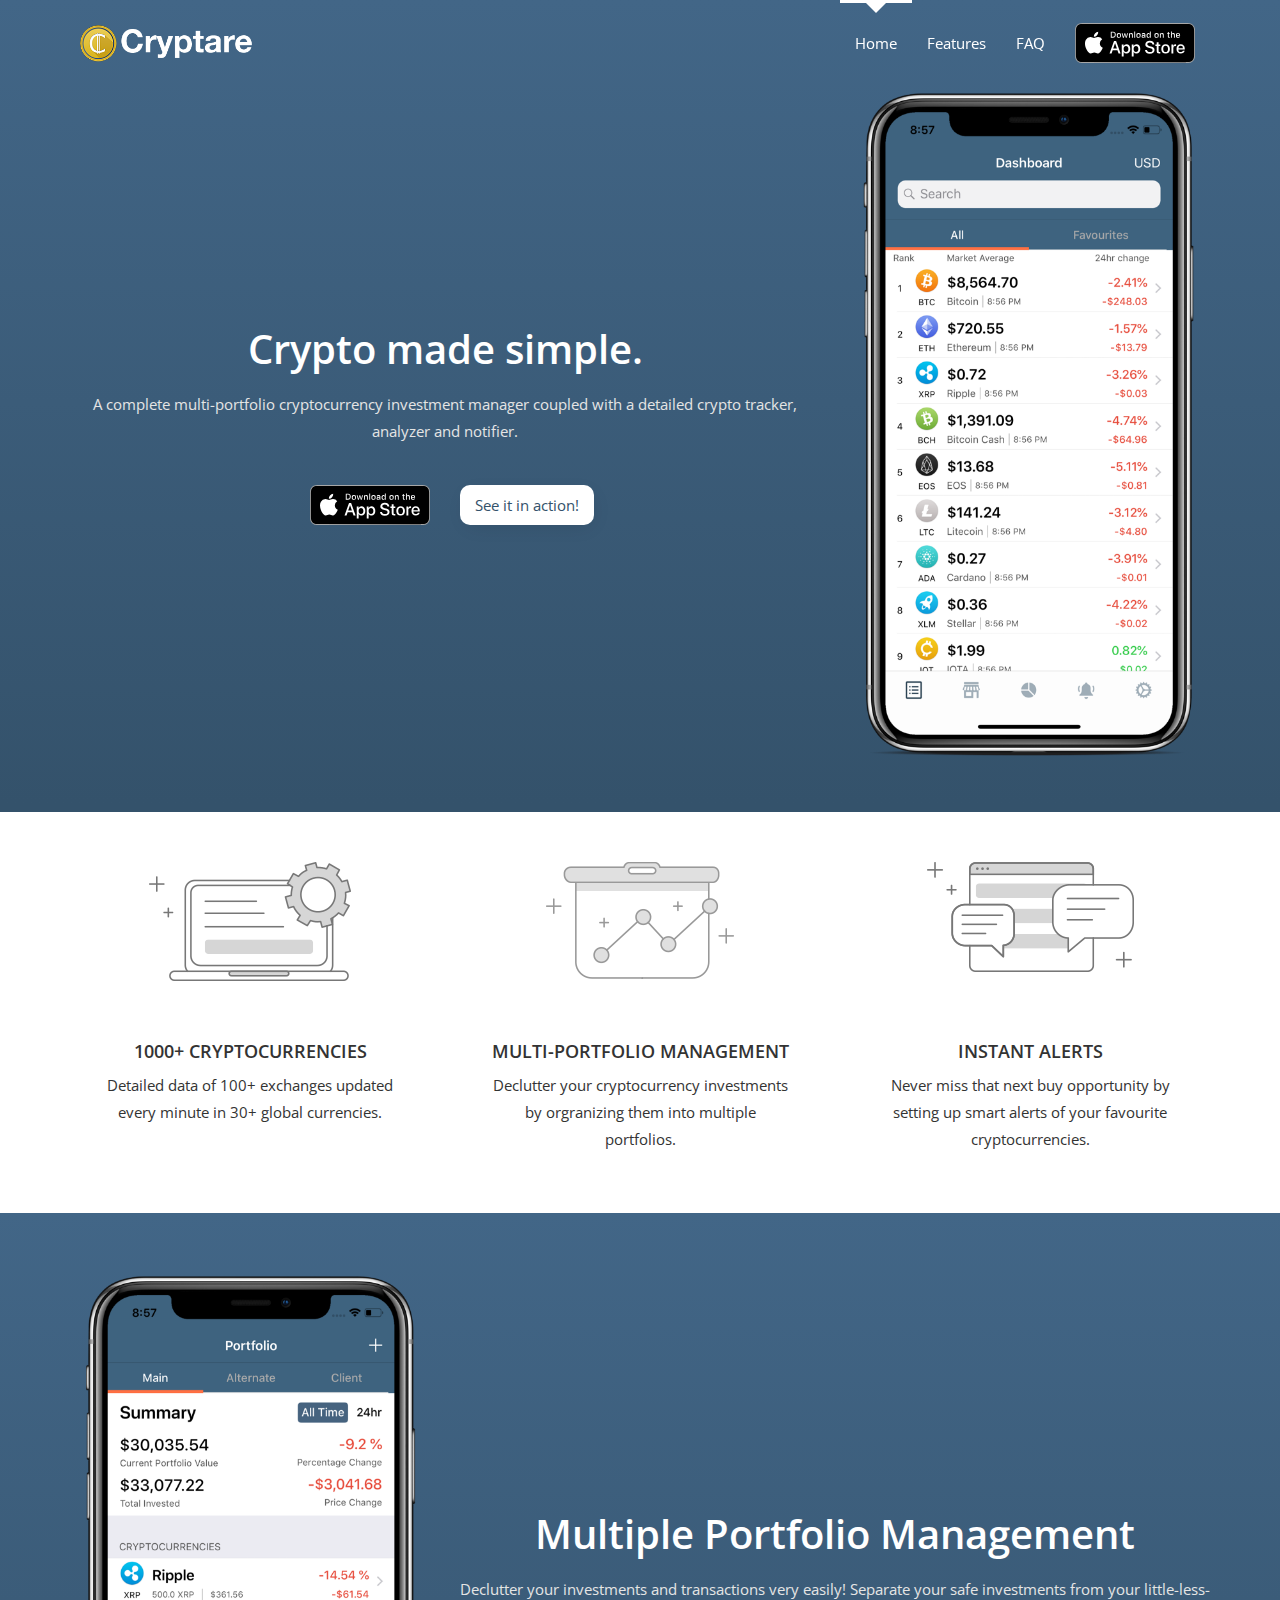
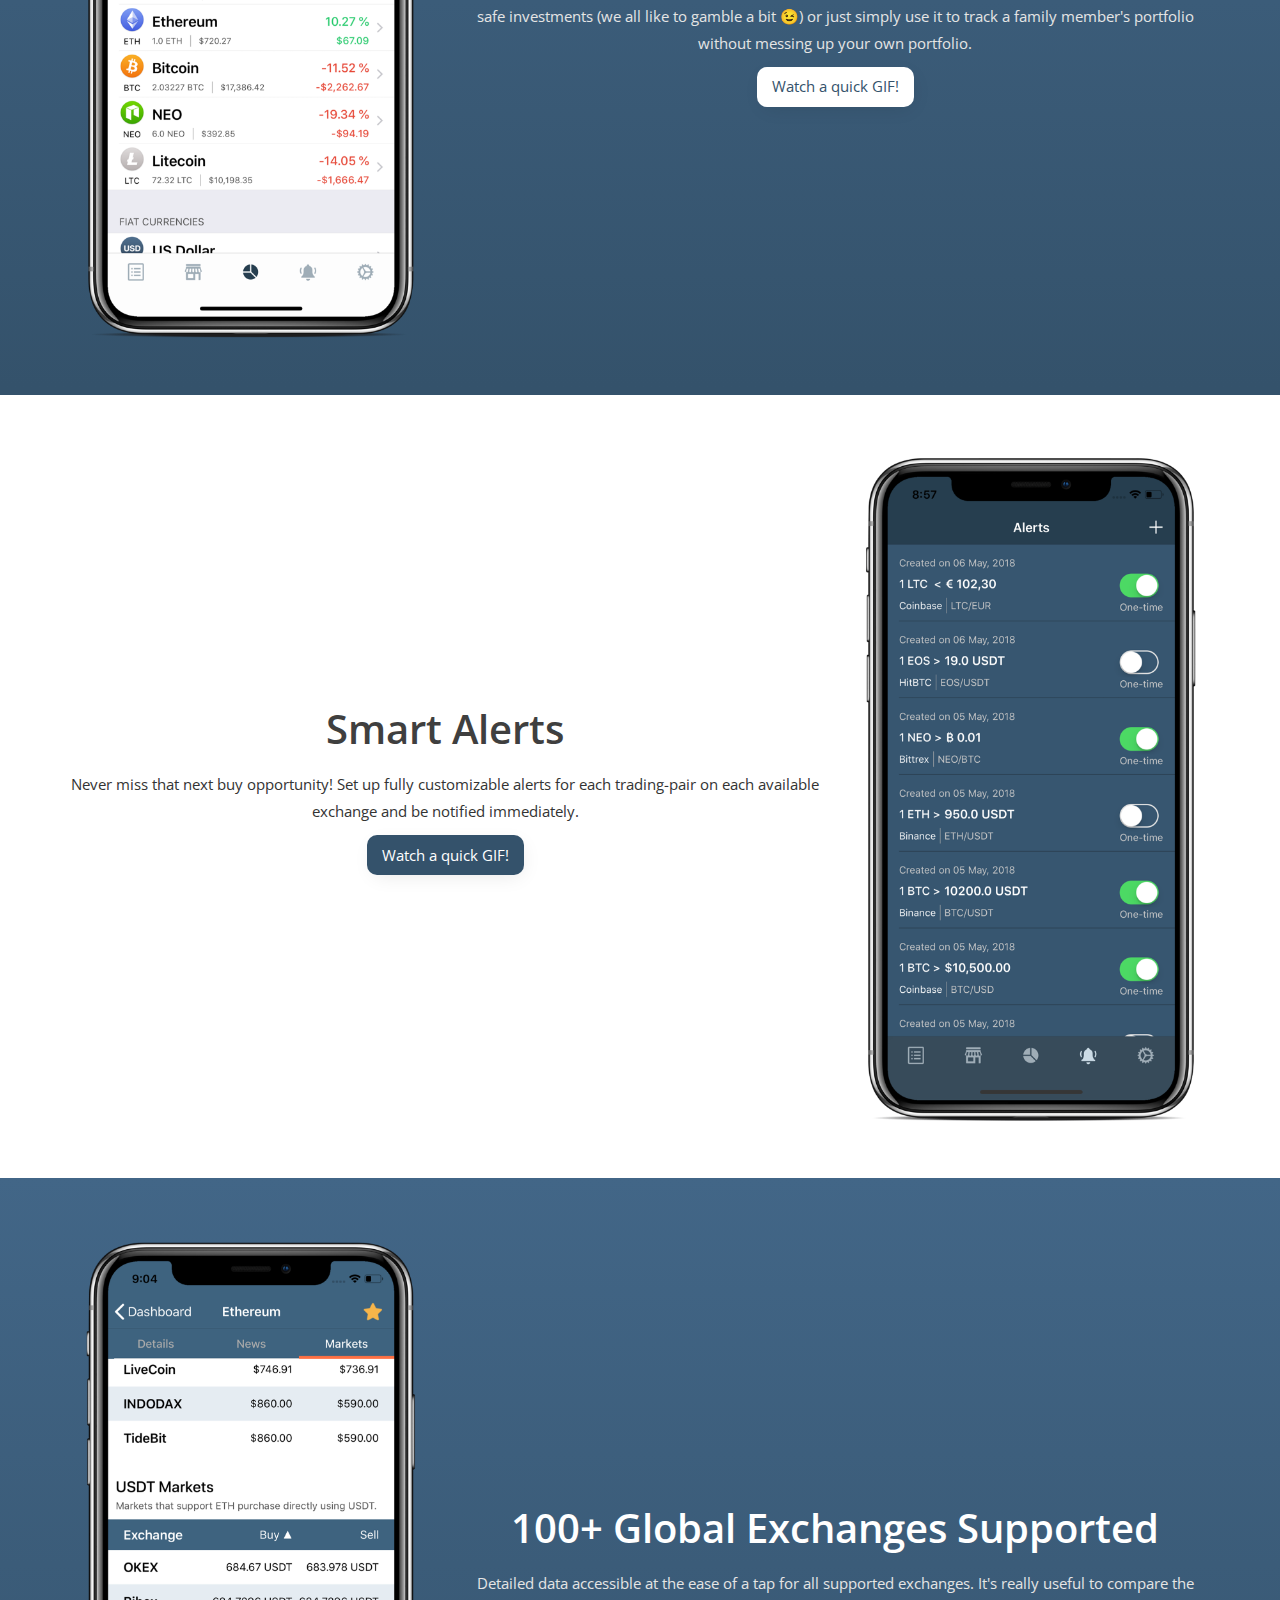
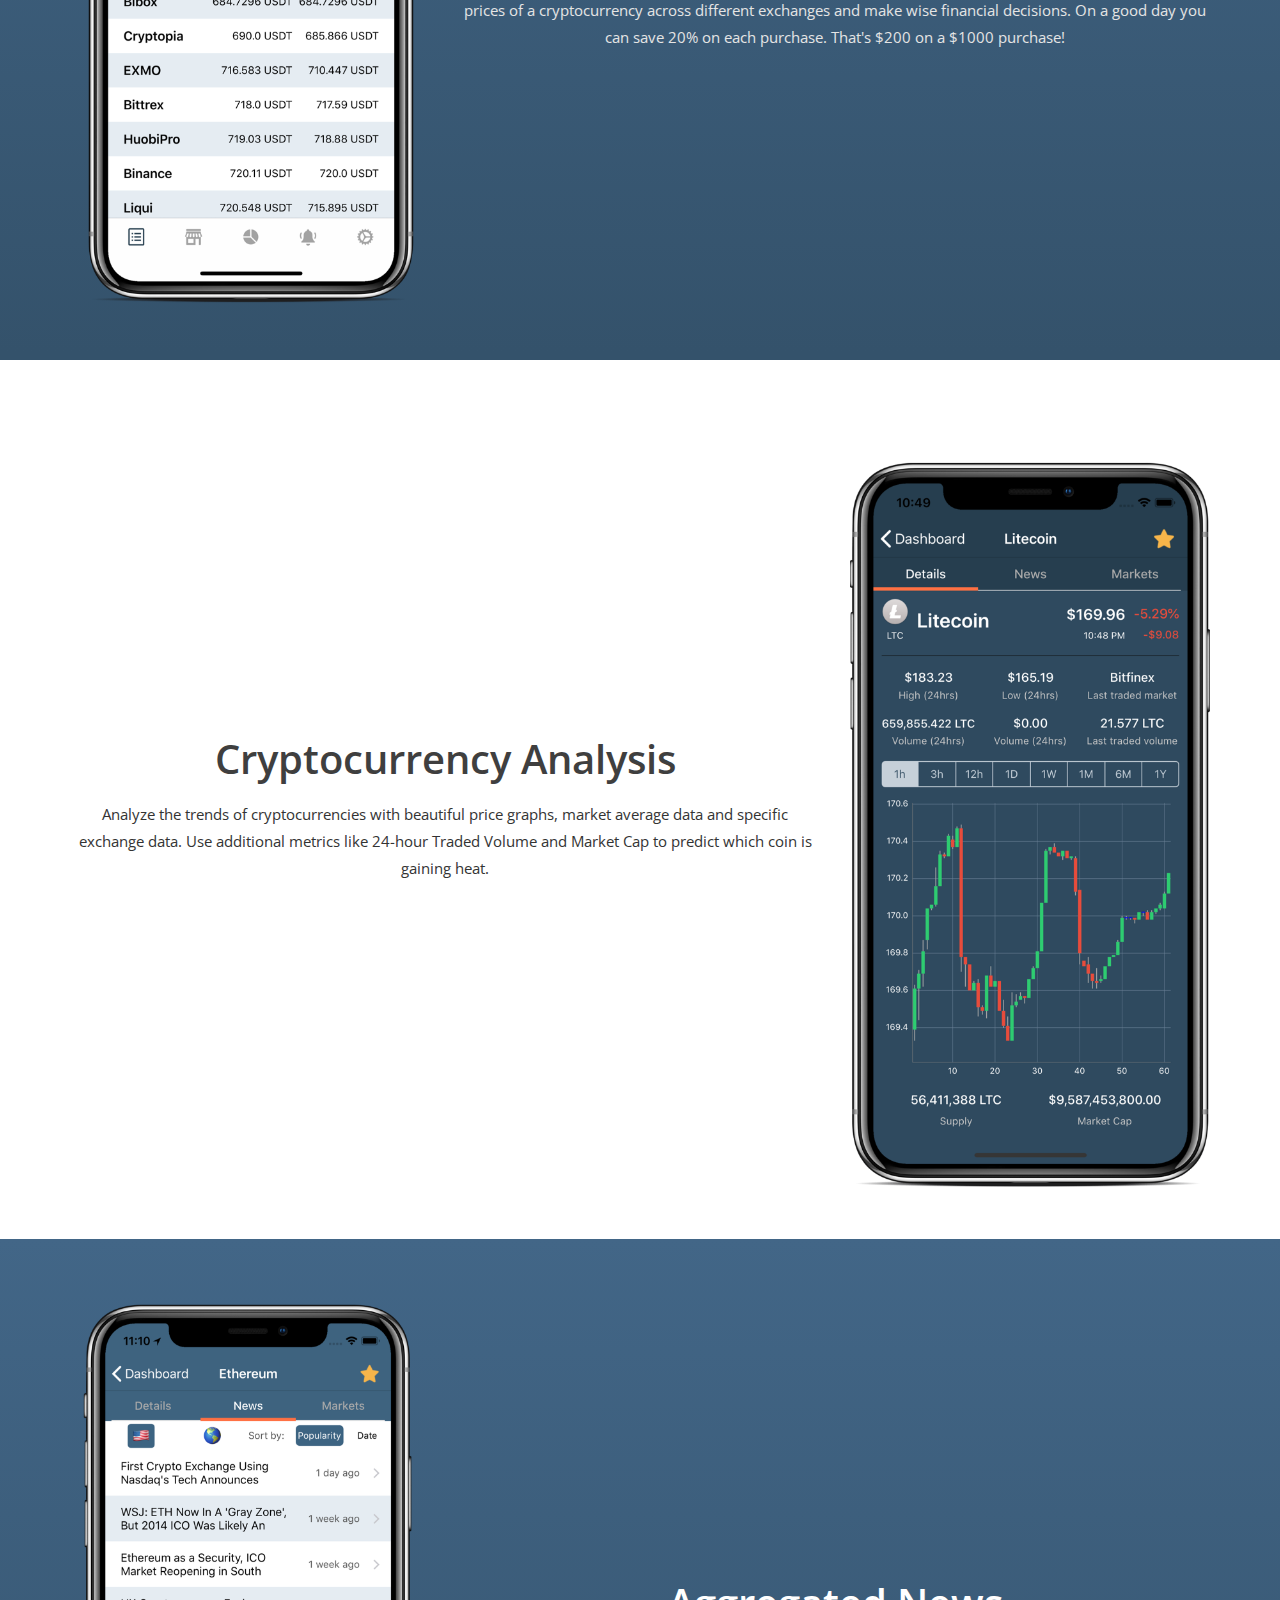
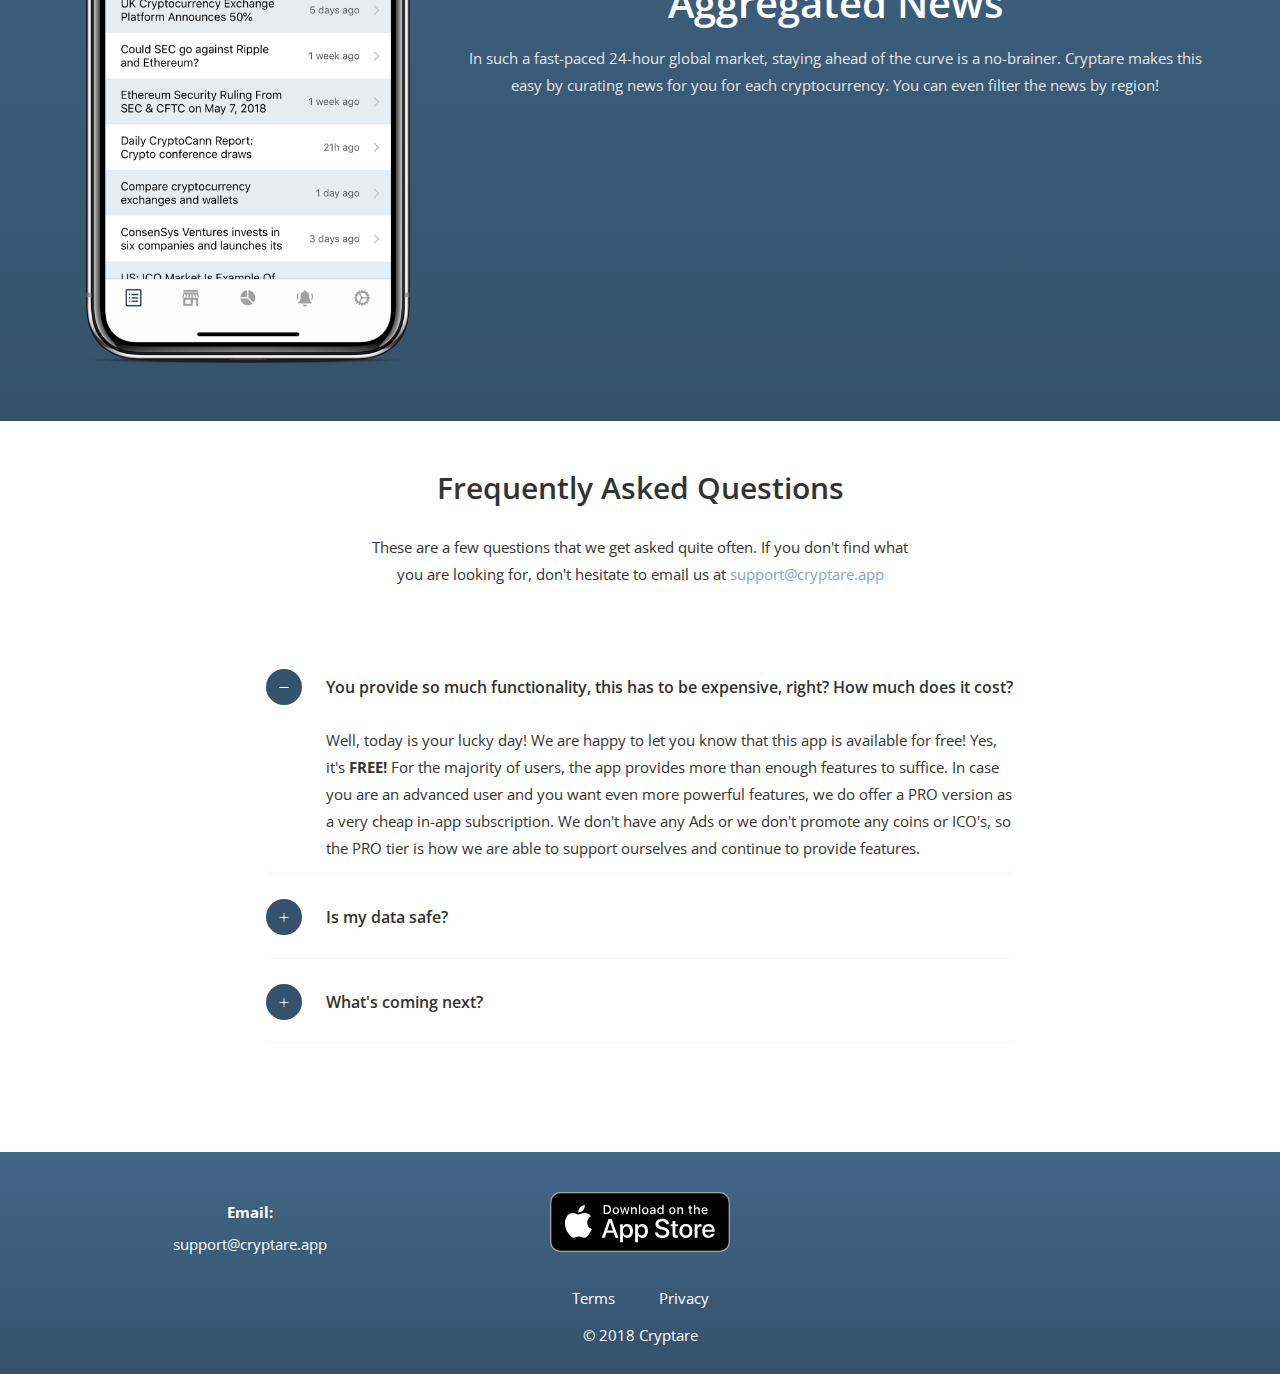
==== commit 6f07a865: "Removed beta testing button, added download from app store" ====
--- a/index.html
+++ b/index.html
@@ -84,10 +84,11 @@
                     <h2>Crypto made simple.</h2>
                     <p>A complete multi-portfolio cryptocurrency investment manager coupled with a detailed crypto tracker, analyzer and notifier.</p>
                     <div class="col-xs-12 col-sm-6 col-md-6 text-xs-center text-sm-right text-md-right cta">
-                       <a class="typeform-share button white" href="https://akshittalwar.typeform.com/to/V9enSV" data-mode="popup"target="_blank">Become a Beta Tester </a> <script> (function() { var qs,js,q,s,d=document, gi=d.getElementById, ce=d.createElement, gt=d.getElementsByTagName, id="typef_orm_share", b="https://embed.typeform.com/"; if(!gi.call(d,id)){ js=ce.call(d,"script"); js.id=id; js.src=b+"embed.js"; q=gt.call(d,"script")[0]; q.parentNode.insertBefore(js,q) } })() </script>
+                       <!-- <a class="typeform-share button white" href="https://akshittalwar.typeform.com/to/V9enSV" data-mode="popup"target="_blank">Become a Beta Tester </a> <script> (function() { var qs,js,q,s,d=document, gi=d.getElementById, ce=d.createElement, gt=d.getElementsByTagName, id="typef_orm_share", b="https://embed.typeform.com/"; if(!gi.call(d,id)){ js=ce.call(d,"script"); js.id=id; js.src=b+"embed.js"; q=gt.call(d,"script")[0]; q.parentNode.insertBefore(js,q) } })() </script> -->
+                        <a href="https://itunes.apple.com/app/cryptare/id1266256984?mt=8" class="downloadButton" target="_blank"><img src="images/apple.svg"/></a>
                     </div>
                     <div class="col-xs-12 col-sm-6 col-md-6 text-xs-center text-sm-left text-md-left cta">
-                        <a href="images/cryptare.mp4" class="" style="color:#fff;text-decoration:underline;font-size:16px;" >See it in action!</a>
+                        <a href="images/cryptare.mp4" class="button white">See it in action!</a>
                     </div>
 
 
--- a/style.css
+++ b/style.css
@@ -389,6 +389,10 @@
 *Header-area
 **/
 
+#home-page {
+    padding-top: 80px;
+}
+
 .header-area {
     padding-top: 50px;
     padding-bottom: 50px;
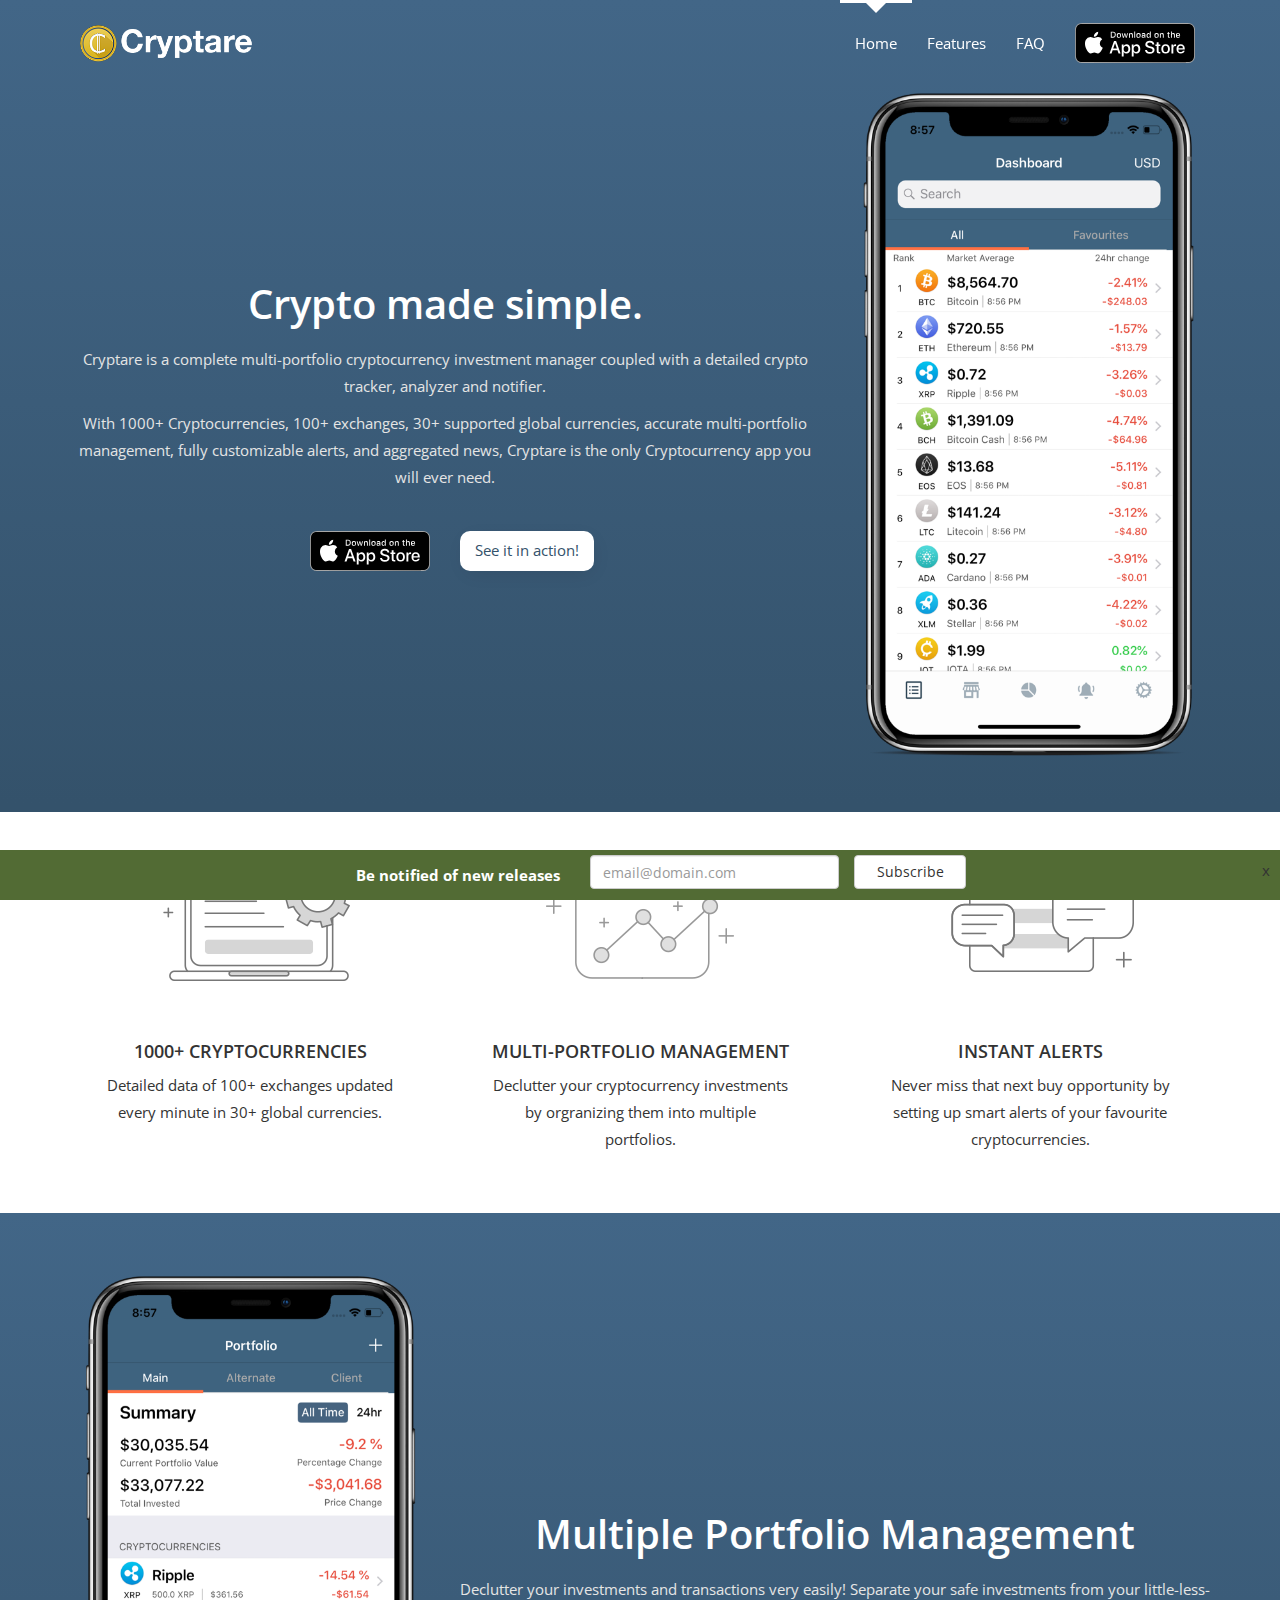
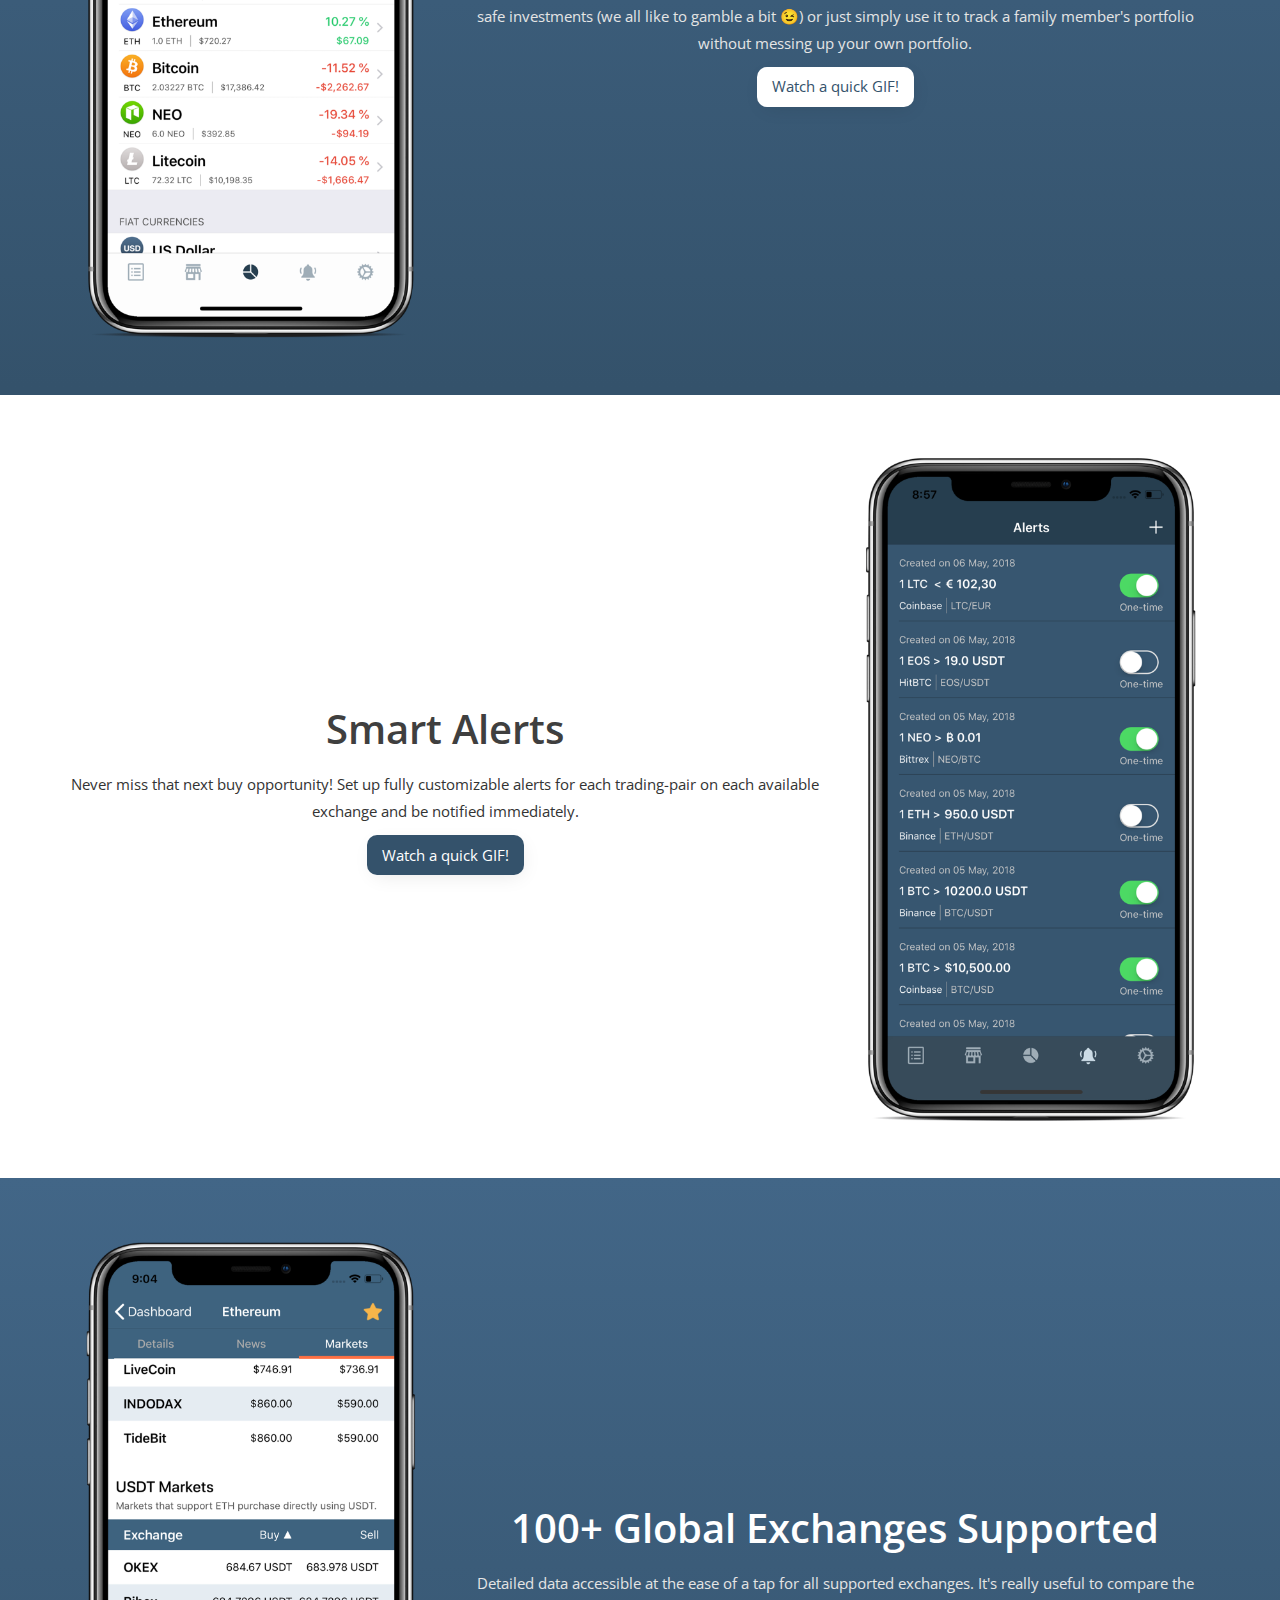
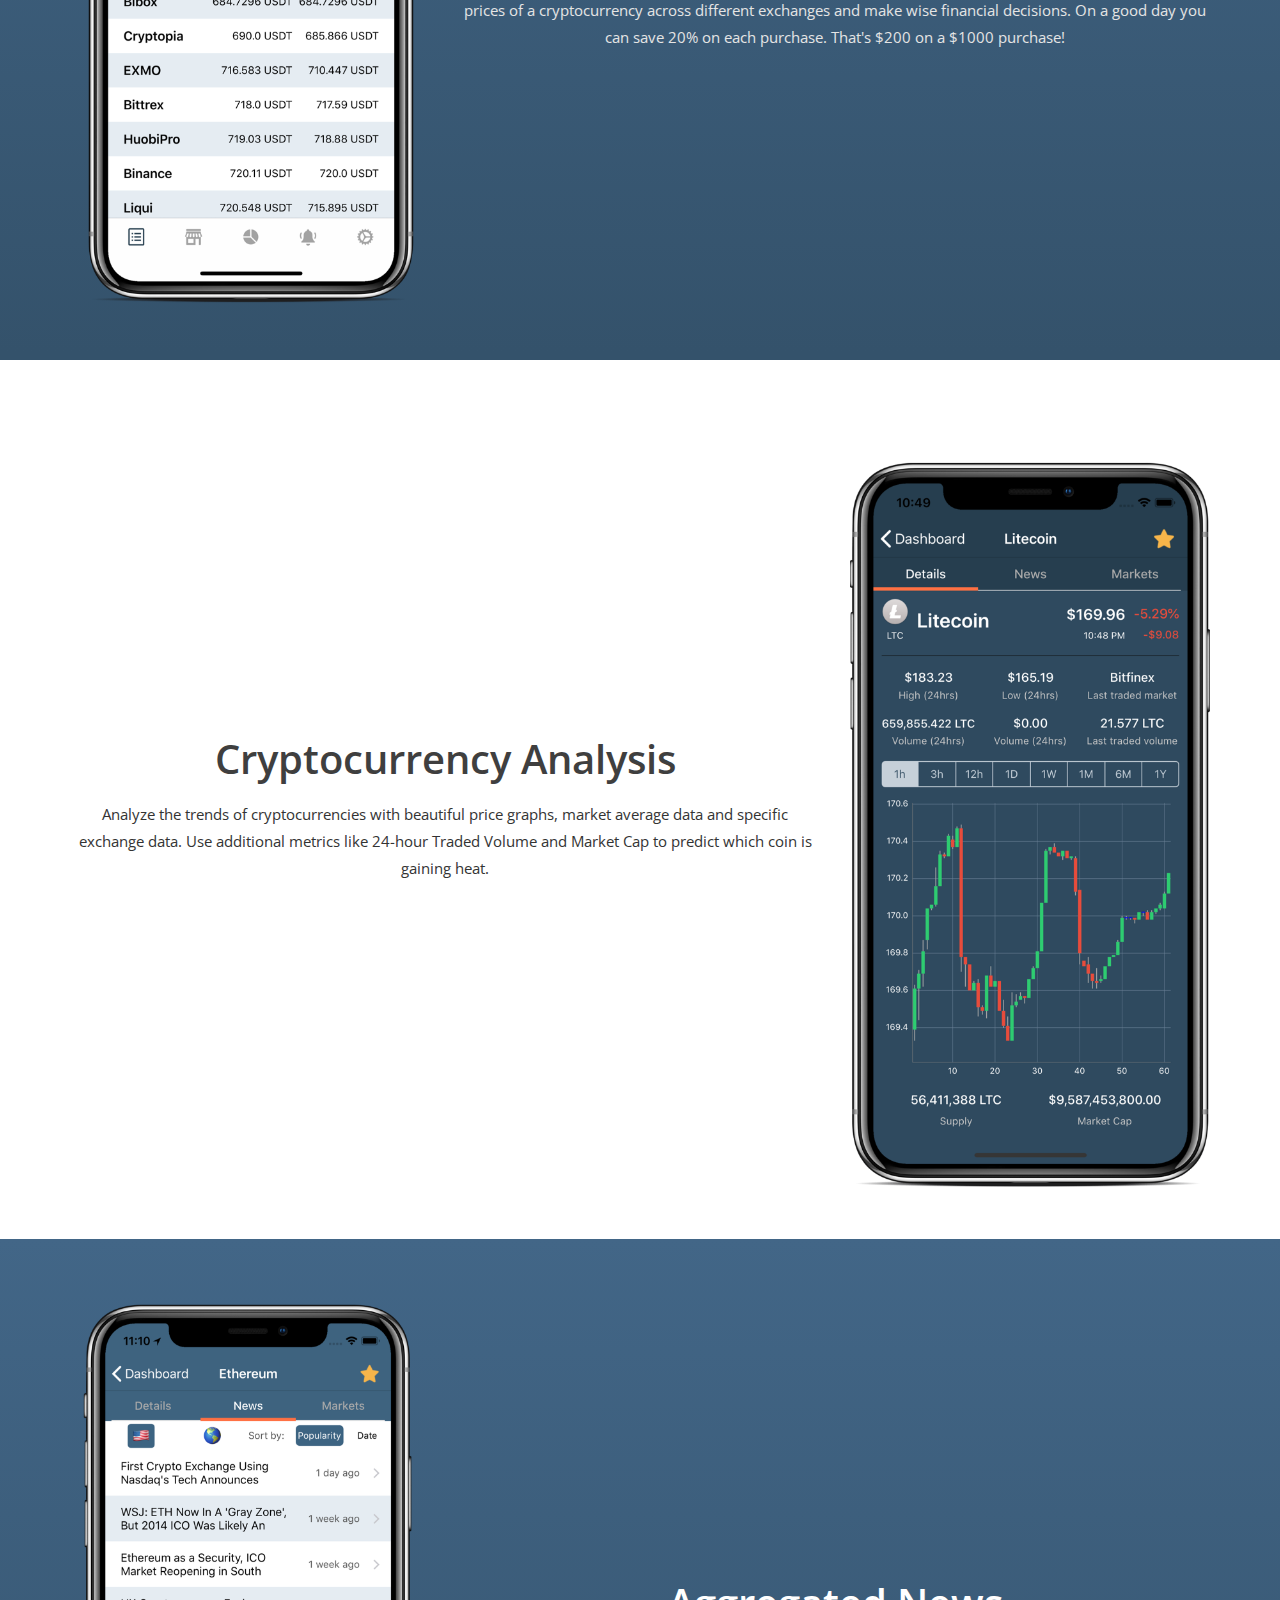
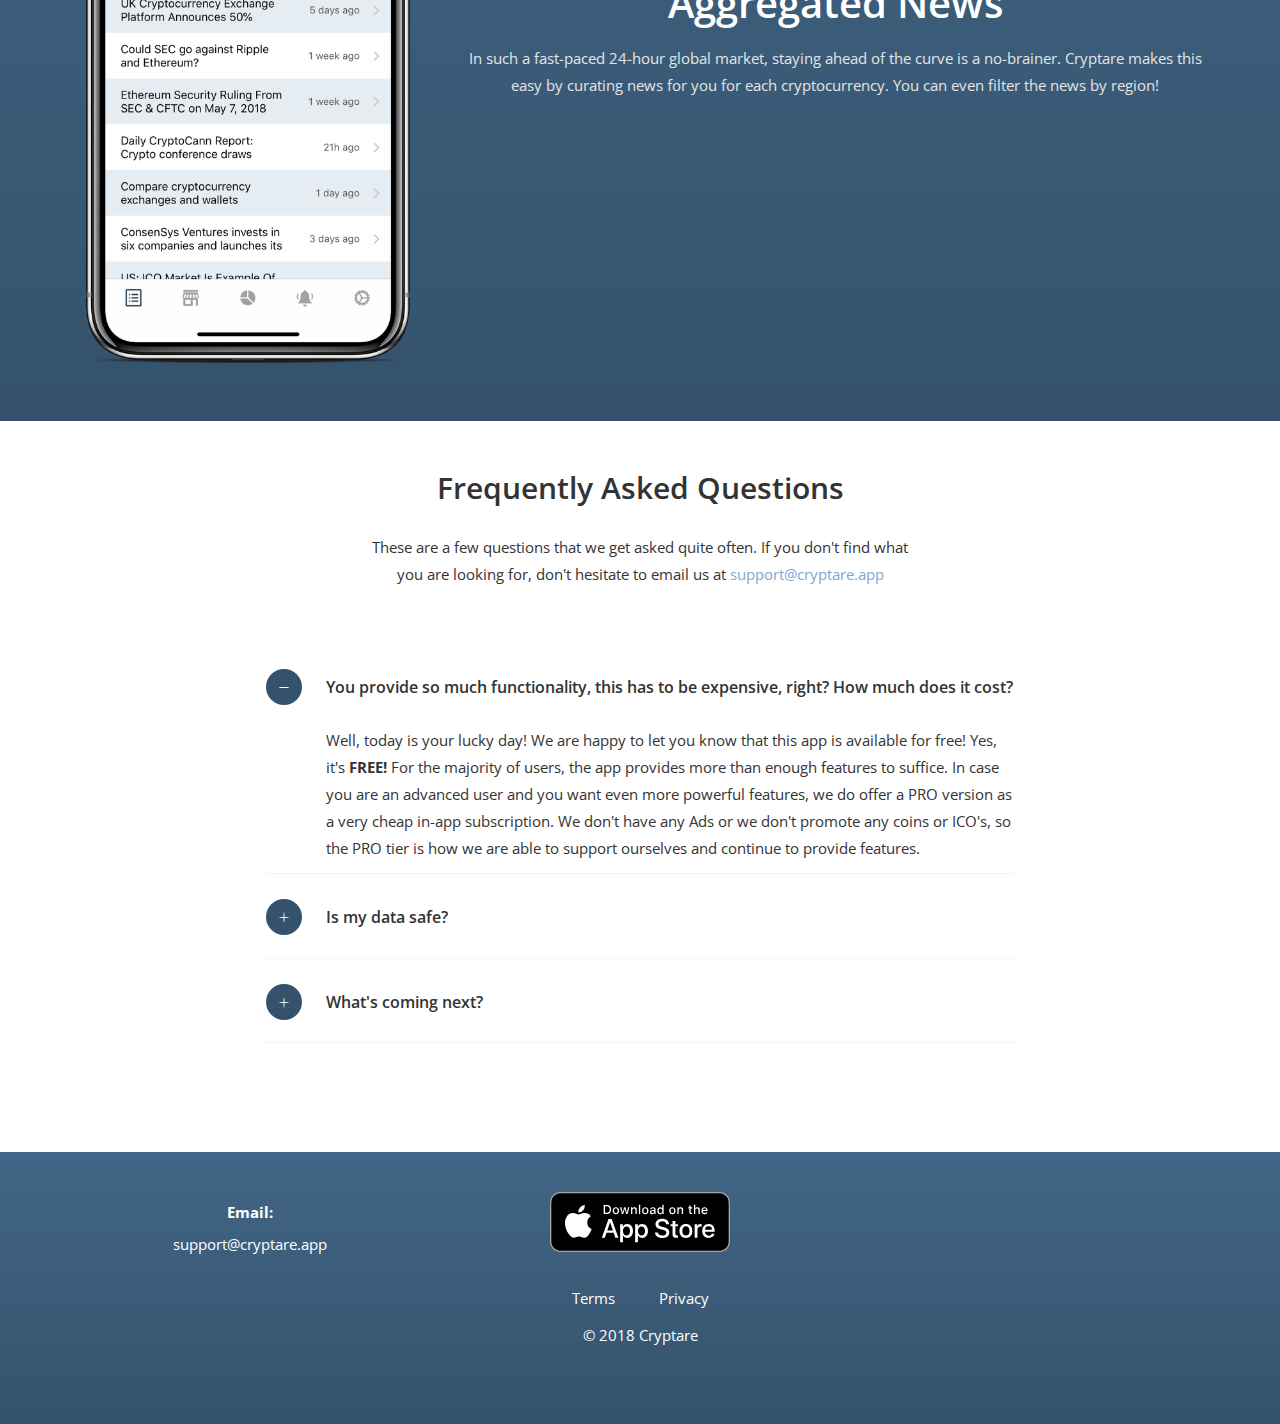
==== commit 9c544f59: "Added MailChimp email sign up bar at bottom" ====
--- a/index.html
+++ b/index.html
@@ -74,6 +74,36 @@
     </div>
     <!--Mainmenu-area/-->
 
+    <!--Email form-->
+
+
+    <div class="floating-bar">
+        <span id='close' onclick='this.parentNode.parentNode.removeChild(this.parentNode); return false;'>x</span>
+        <div class="form-container">
+            <div class="container sign-up-div">
+                <div id="mc_embed_signup">
+                    <form class="form-horizontal validate" id=”mc-embedded-subscribe-form” action="https://app.us18.list-manage.com/subscribe/post?u=a0fca7baa1dc44c0c4273a095&amp;id=4a2ebec5fa" method=”post” name=”mc-embedded-subscribe-form” target=”_blank” novalidate>
+                        <input type="hidden" name="u" value="a0fca7baa1dc44c0c4273a095">
+                        <input type="hidden" name="id" value="4a2ebec5fa">
+                        <div class="form-group">
+                            <label for="email" class="control-label col-sm-12 col-md-5">Be notified of new releases</label>
+                            <div class="col-sm-offset-4 col-sm-4 col-md-offset-0 col-md-5">
+                                <input type="email" value="" name="EMAIL" class="form-control email" id="mce-EMAIL" placeholder="email@domain.com" required />
+                                <!-- real people should not fill this in and expect good things - do not remove this or risk form bot signups-->
+                                <div style="position: absolute; left: -5000px;" aria-hidden="true">
+                                    <input type="text" name="b_a0fca7baa1dc44c0c4273a095_4a2ebec5fa" tabindex="-1" value="">
+                                </div>
+                            </div>
+                            <input type="submit" value="Subscribe" name="subscribe" id="mc-embedded-subscribe" class="btn btn-default col-sm-offset-4 col-sm-4 col-md-offset-0 col-md-2" />
+                        </div>
+                    </form>
+                </div>
+            </div>
+        </div>
+    </div>
+
+    <!--Email form/-->
+
 
 
     <!--Header-area-->
@@ -82,7 +112,8 @@
             <div class="row v-center">
                 <div class="col-xs-12 col-sm-6 col-md-8 header-text">
                     <h2>Crypto made simple.</h2>
-                    <p>A complete multi-portfolio cryptocurrency investment manager coupled with a detailed crypto tracker, analyzer and notifier.</p>
+                    <p>Cryptare is a complete multi-portfolio cryptocurrency investment manager coupled with a detailed crypto tracker, analyzer and notifier.</p>
+                    <p>With 1000+ Cryptocurrencies, 100+ exchanges, 30+ supported global currencies, accurate multi-portfolio management, fully customizable alerts, and aggregated news, Cryptare is the only Cryptocurrency app you will ever need.</p>
                     <div class="col-xs-12 col-sm-6 col-md-6 text-xs-center text-sm-right text-md-right cta">
                        <!-- <a class="typeform-share button white" href="https://akshittalwar.typeform.com/to/V9enSV" data-mode="popup"target="_blank">Become a Beta Tester </a> <script> (function() { var qs,js,q,s,d=document, gi=d.getElementById, ce=d.createElement, gt=d.getElementsByTagName, id="typef_orm_share", b="https://embed.typeform.com/"; if(!gi.call(d,id)){ js=ce.call(d,"script"); js.id=id; js.src=b+"embed.js"; q=gt.call(d,"script")[0]; q.parentNode.insertBefore(js,q) } })() </script> -->
                         <a href="https://itunes.apple.com/app/cryptare/id1266256984?mt=8" class="downloadButton" target="_blank"><img src="images/apple.svg"/></a>
--- a/style.css
+++ b/style.css
@@ -1,43 +1,4 @@
-/*-----------------------------------------------------------------------------------
-Template Name: New HTML5 Template,
-Template URI: http://www.themectg.com
-Description: This is html5 template
-Author: Themectg
-Author URI: http://www.themectg.com
-Version: 1.0
------------------------------------------------------------------------------------
-CSS INDEX
-===================
-1. Google font
-2. Theme Default CSS
-3. Helper-class
-4. Button-style
-5. Mainmenu-area
-6. Section-Background
-7. Header-style
-8. Headline-style
-9. Skills-area
-10. Service-area
-11. Work-area
-12. Team-area
-13. Bar-effect-css
-14. Masp style
-15. Form-style
-16. Scroll-To-Top-Button
-17. Preloader-css
------------------------------------------------------------------------------------*/
-
-/*-----------------
-1. Google font
-------------------*/
-
-/*@import url('https://fonts.googleapis.com/css?family=Poppins:300,400,500,600,700');*/
-
 @import url('https://fonts.googleapis.com/css?family=Open+Sans:400,600,700');
-
-/*-------------------
-2. Theme Default CSS
---------------------*/
 
 a {
     text-decoration: none;
@@ -84,9 +45,6 @@
     color: #333333;
 }
 
-
-/* Remove Chrome Input Field's Unwanted Yellow Background Color */
-
 input:-webkit-autofill,
 input:-webkit-autofill:hover,
 input:-webkit-autofill:focus {
@@ -96,9 +54,6 @@
 h1 .mb-3 {
 
 }
-/**
-*Helper-Classes
-**/
 
 .little-height {
     width: 100%;
@@ -143,9 +98,6 @@
     color: #426687;
 }
 
-/**
-*Default Background Class
-**/
 
 .overlay,
 .sky-bg {
@@ -161,10 +113,6 @@
 .gray-bg {
     background-color: #fff;
 }
-
-/**
-*Default Button
-**/
 
 .button {
     display: inline-block;
@@ -201,11 +149,6 @@
 }
 
 
-
-/**
-*Page title
-**/
-
 .page-title {
     margin-bottom: 60px;
 }
@@ -224,9 +167,6 @@
     color: #7ea8d2;
 }
 
-/**
-*Box-style
-**/
 
 .box {
     padding: 50px 30px;
@@ -269,9 +209,6 @@
     filter: grayscale(0)
 }
 
-/**
-*Mainmenu-area
-**/
 
 .mainmenu-area {
     position: fixed;
@@ -385,9 +322,67 @@
     background-color: #34526B;
 }
 
-/**
-*Header-area
-**/
+
+#signup-form {
+    position: fixed;
+    left: 0;
+    bottom: 0;
+    width: 100%;
+    height: 50px;
+    z-index: 999;
+    background: white;
+}
+
+.floating-bar {
+    background-color: #526b34;
+    min-height: 50px;
+    padding: 5px;
+    position: fixed;
+    bottom: 0;
+    left: 0;
+    width: 100%;
+    z-index: 999; /* hide behind footer at bottom of page */
+}
+
+.floating-bar .form-container {
+    display: flex;
+    align-items: center;
+}
+
+.sign-up-div {
+    margin: auto;
+    max-width: 700px;
+    height: 100%;
+
+}
+
+.form-horizontal .form-group {
+    margin-left: 0px;
+    margin-right: 0px;
+        margin-bottom: 0px;
+
+}
+
+.control-label {
+    color: #fff;
+}
+
+#close {
+    float: right;
+    display: inline-block;
+    padding: 2px 5px;
+    background: transparent;
+    cursor: pointer;
+}
+
+#close:hover {
+    float: right;
+    display: inline-block;
+    padding: 2px 5px;
+    color: #fff;
+}
+
+
 
 #home-page {
     padding-top: 80px;
@@ -439,9 +434,6 @@
     height: auto;
 }
 
-/**
-*Accordion
-**/
 
 #accordion .panel {
     background: none;
@@ -493,9 +485,6 @@
     transform: translate(-50%) rotate(0deg)
 }
 
-/****
-*Blog-area
-*****/
 
 .single-blog {
     overflow: hidden;
@@ -533,13 +522,10 @@
 }
 
 
-/***
-*Footer-area
-***/
-
 .footer-area {
     padding-top: 40px;
     margin-top: 40px;
+    padding-bottom: 50px;
     z-index: 1;
 }
 
@@ -595,9 +581,6 @@
     color: #fff;
 }
 
-/*-----------
-preloader
-------------*/
 
 .preloader {
     position: fixed;
--- a/css/responsive.css
+++ b/css/responsive.css
@@ -13,6 +13,26 @@
 @media only screen and (min-width: 768px) and (max-width: 991px) {
     .mainmenu-area #primary-menu > ul > li > a {
         padding: 30px 12px;
+    }
+    .floating-bar {
+        /* display: none; //remove comment to hide on mobile */
+        text-align: center;
+    }
+
+    .floating-bar .alignleft {
+        float: none;
+        margin-bottom: 7px;
+        margin-right: 0;
+    }
+
+    .floating-bar .alignright {
+        float: none;
+        margin-left: 0;
+    }
+
+    .floating-bar .button {
+        text-align: center;
+        width: 100%;
     }
     .header-area {
         padding-top: 80px;
@@ -56,6 +76,26 @@
         height: 100%;
         width: 150px;
         /*object-fit: cover;*/
+    }
+    .floating-bar {
+        /* display: none; //remove comment to hide on mobile */
+        text-align: center;
+    }
+
+    .floating-bar .alignleft {
+        float: none;
+        margin-bottom: 7px;
+        margin-right: 0;
+    }
+
+    .floating-bar .alignright {
+        float: none;
+        margin-left: 0;
+    }
+
+    .floating-bar .button {
+        text-align: center;
+        width: 100%;
     }
     #home-page {
         padding-top: 60px;
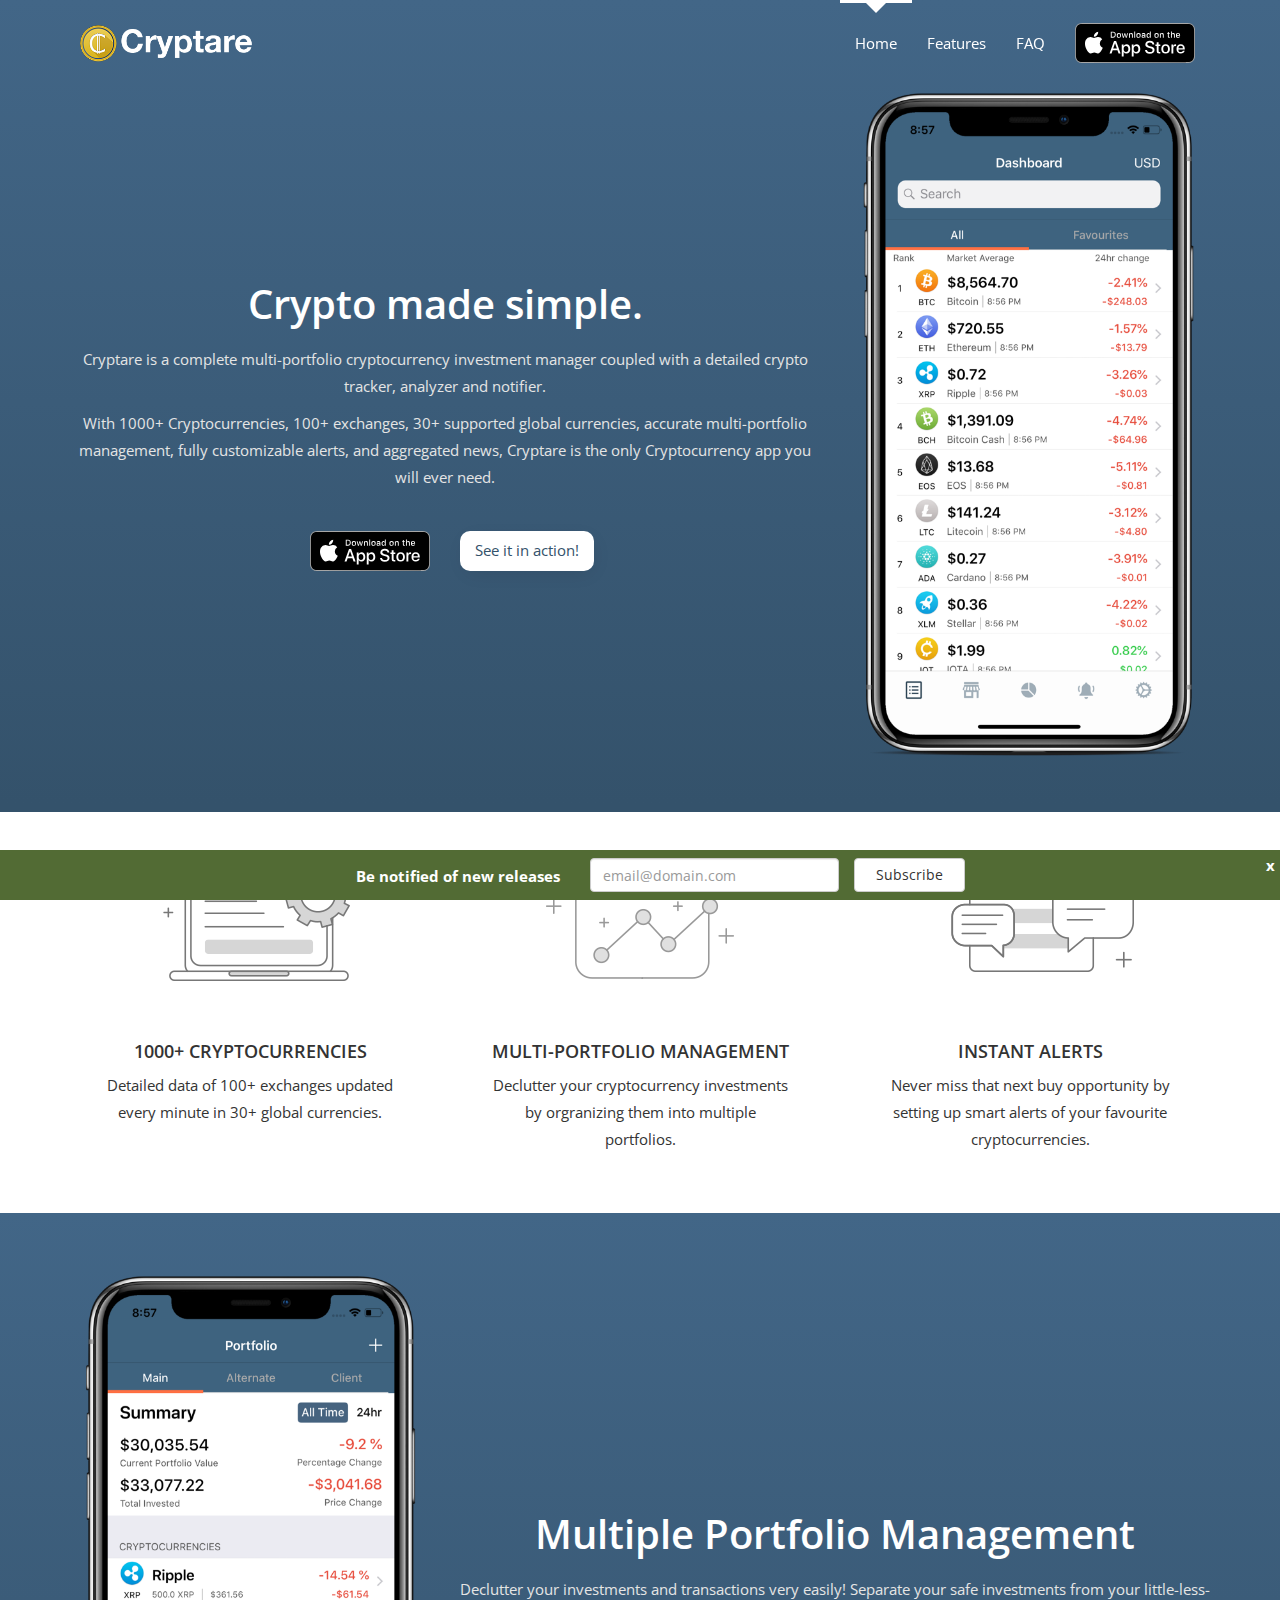
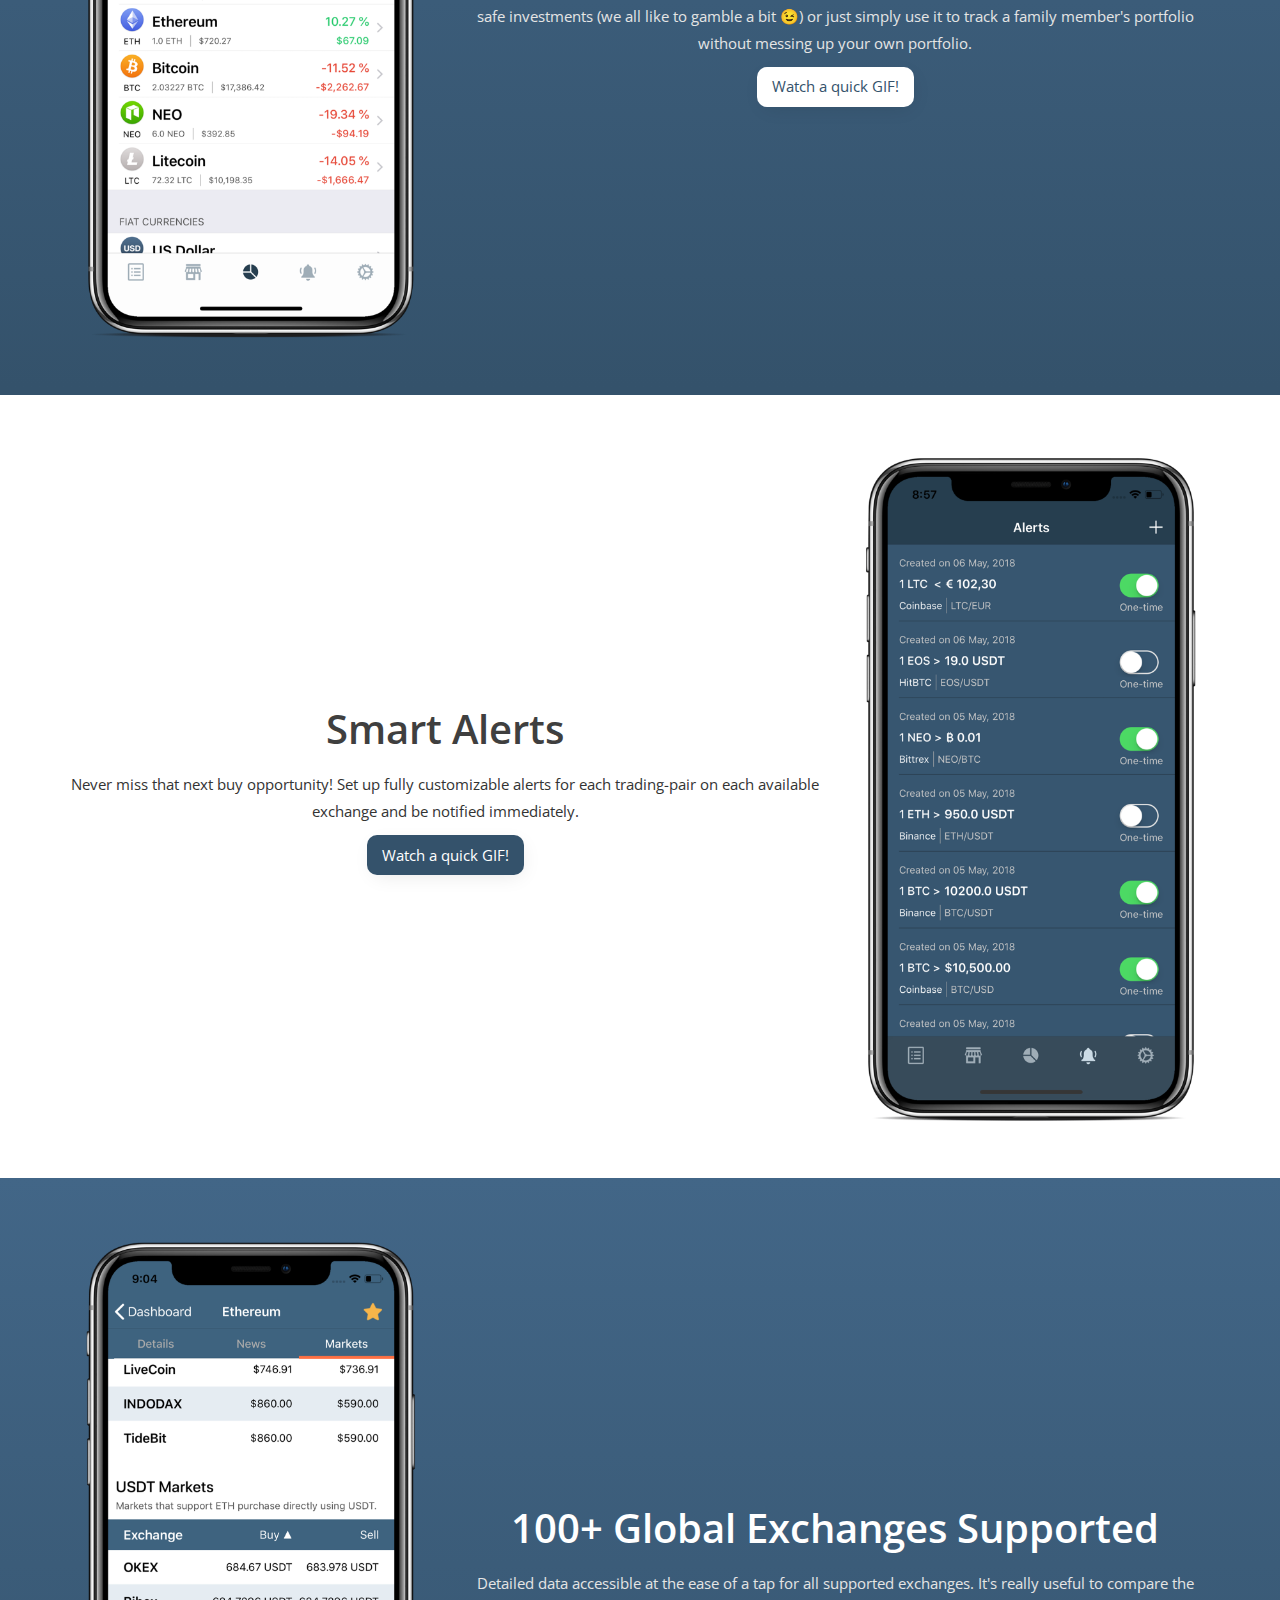
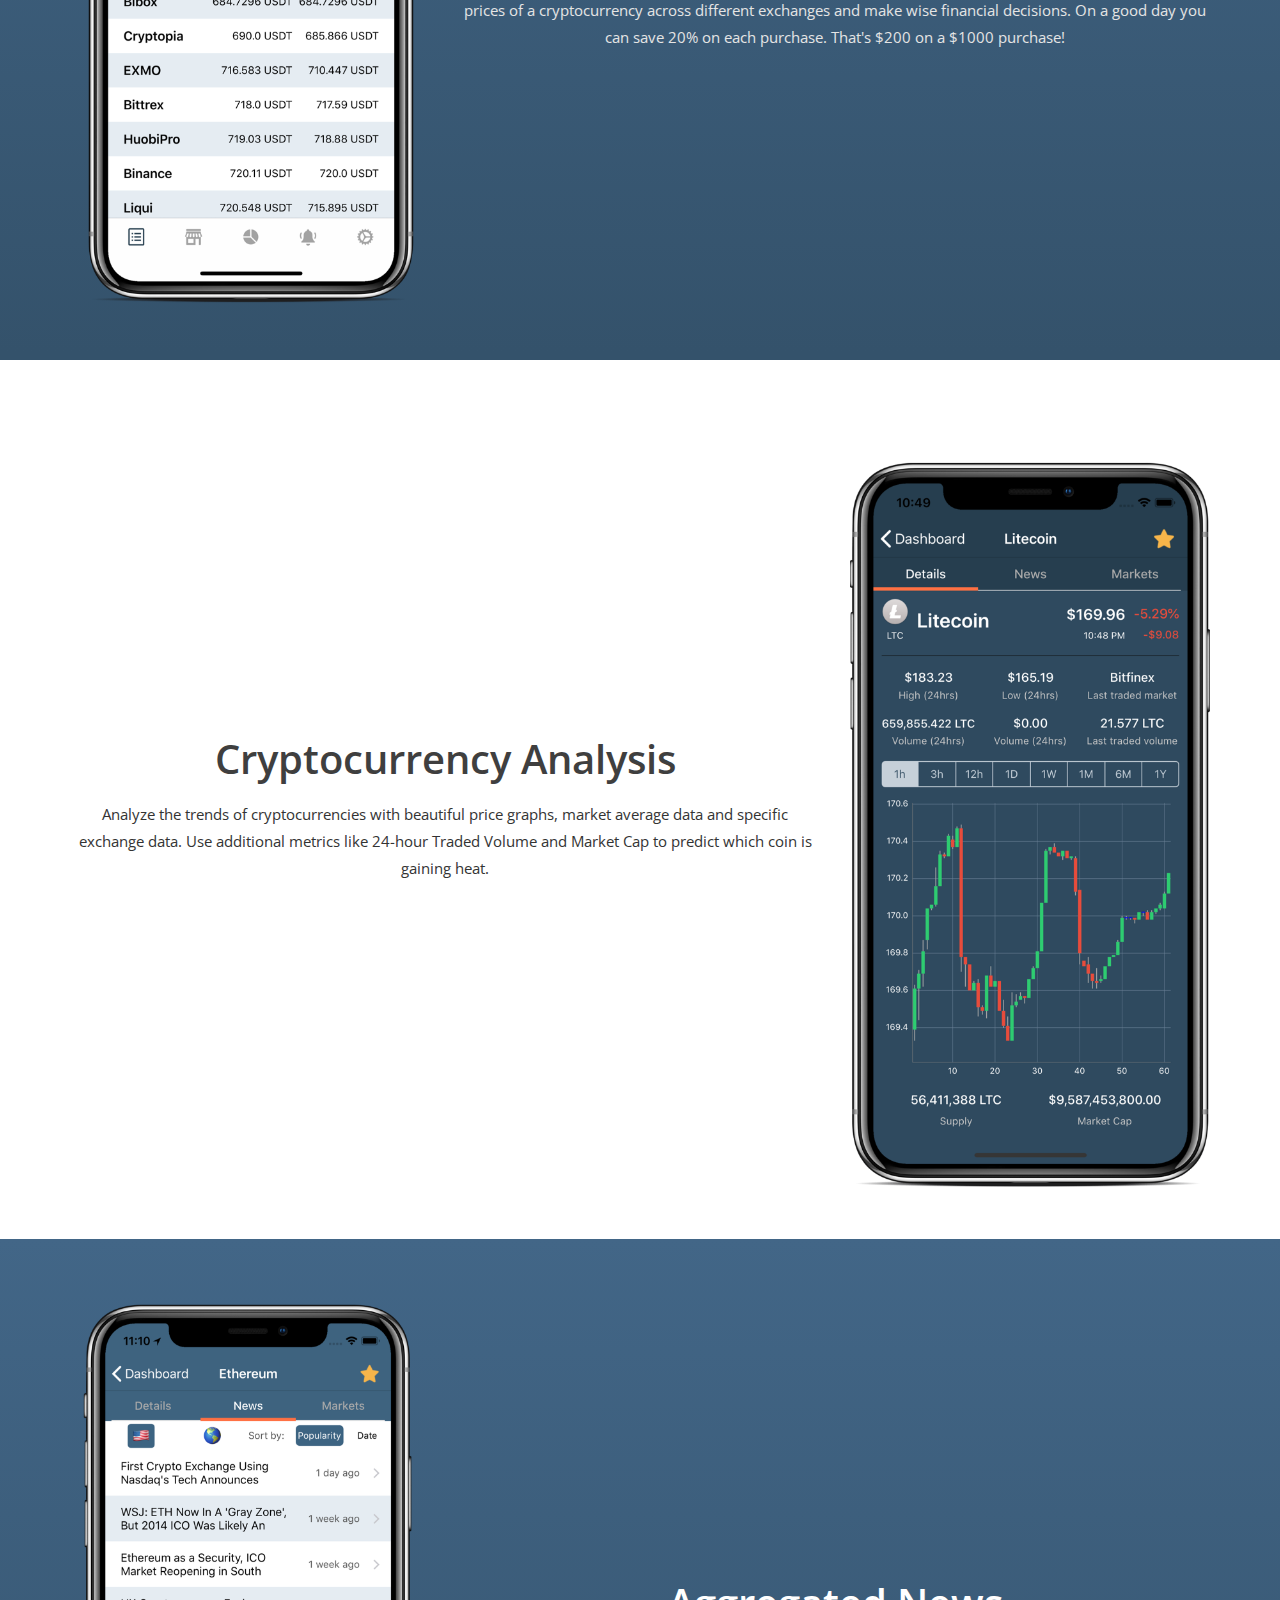
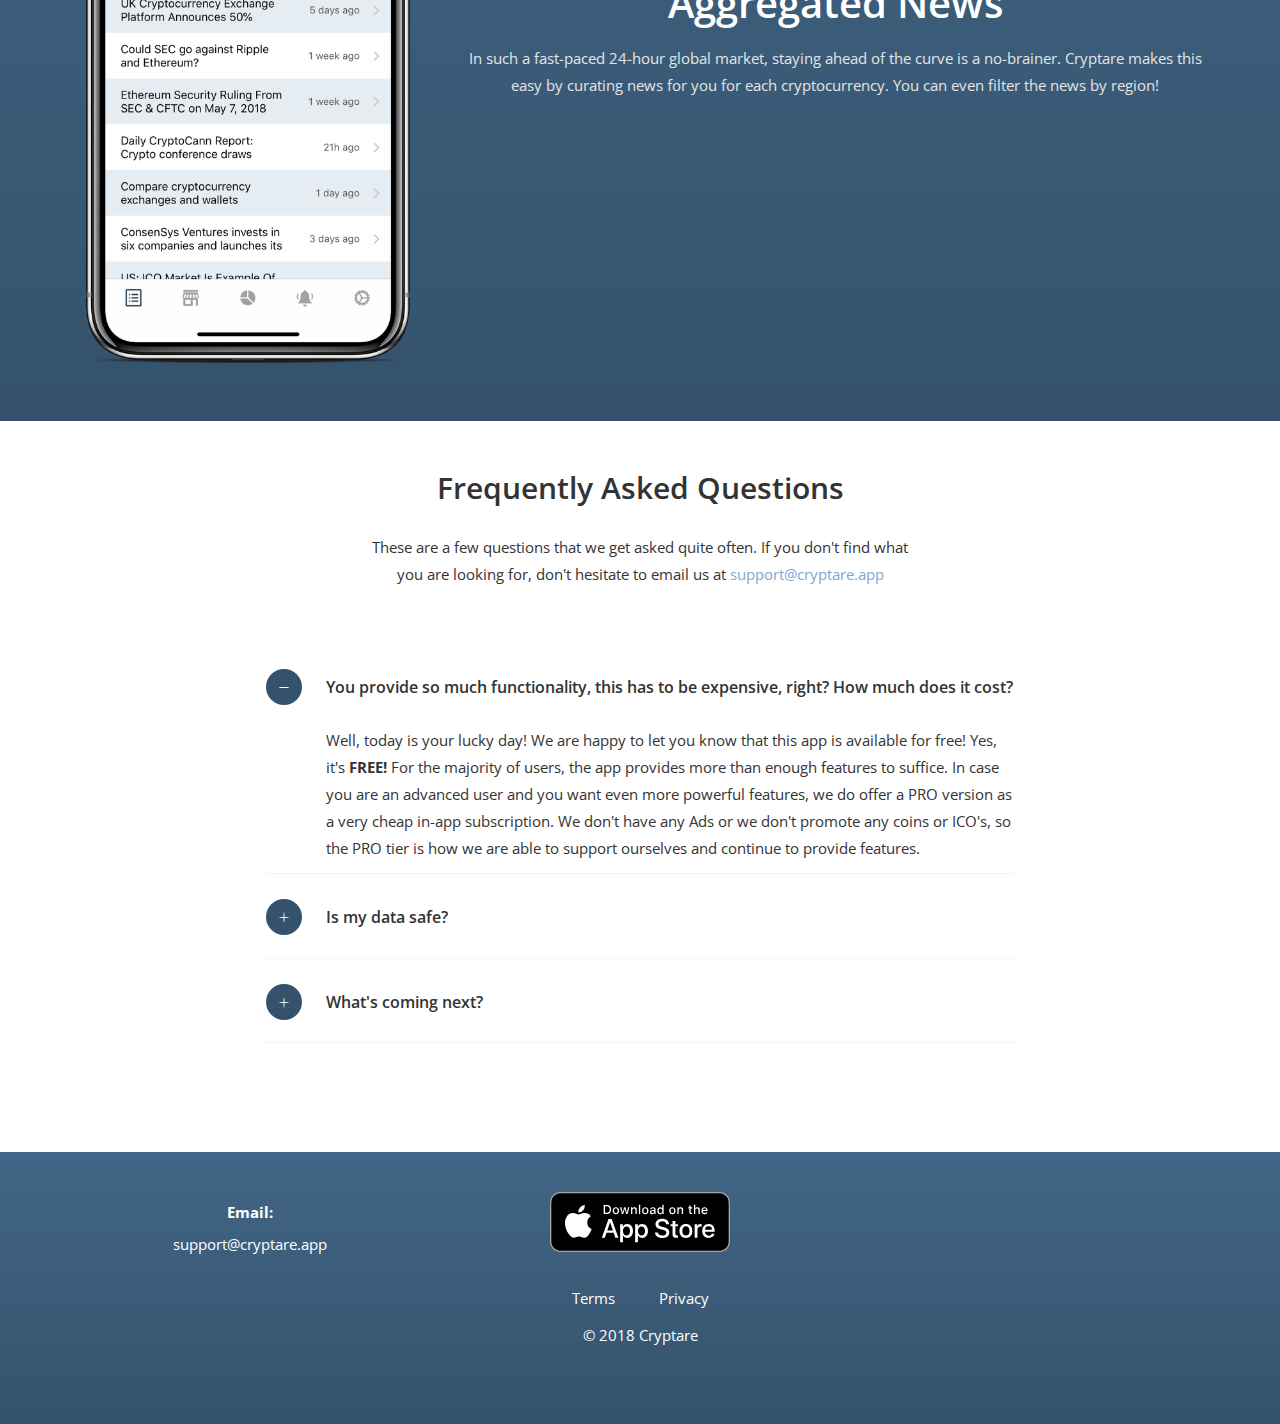
==== commit 9a2e96f5: "Fixed email sign up style and responsiveness" ====
--- a/index.html
+++ b/index.html
@@ -78,7 +78,7 @@
 
 
     <div class="floating-bar">
-        <span id='close' onclick='this.parentNode.parentNode.removeChild(this.parentNode); return false;'>x</span>
+
         <div class="form-container">
             <div class="container sign-up-div">
                 <div id="mc_embed_signup">
@@ -86,9 +86,9 @@
                         <input type="hidden" name="u" value="a0fca7baa1dc44c0c4273a095">
                         <input type="hidden" name="id" value="4a2ebec5fa">
                         <div class="form-group">
-                            <label for="email" class="control-label col-sm-12 col-md-5">Be notified of new releases</label>
-                            <div class="col-sm-offset-4 col-sm-4 col-md-offset-0 col-md-5">
-                                <input type="email" value="" name="EMAIL" class="form-control email" id="mce-EMAIL" placeholder="email@domain.com" required />
+                            <label for="email" class="control-label col-sm-8 col-md-5">Be notified of new releases</label>
+                            <div class="col-sm-offset-3 col-sm-6 col-md-offset-0 col-md-5">
+                                <input type="email" value="" name="EMAIL" class="form-control form-control-sm email" id="mce-EMAIL" placeholder="email@domain.com" required />
                                 <!-- real people should not fill this in and expect good things - do not remove this or risk form bot signups-->
                                 <div style="position: absolute; left: -5000px;" aria-hidden="true">
                                     <input type="text" name="b_a0fca7baa1dc44c0c4273a095_4a2ebec5fa" tabindex="-1" value="">
@@ -100,6 +100,7 @@
                 </div>
             </div>
         </div>
+        <span id='close' onclick='this.parentNode.parentNode.removeChild(this.parentNode); return false;'>x</span>
     </div>
 
     <!--Email form/-->
--- a/style.css
+++ b/style.css
@@ -336,18 +336,20 @@
 .floating-bar {
     background-color: #526b34;
     min-height: 50px;
-    padding: 5px;
+    padding: 0px;
     position: fixed;
     bottom: 0;
     left: 0;
     width: 100%;
     z-index: 999; /* hide behind footer at bottom of page */
+display: flex;
+    align-items: center;
 }
 
 .floating-bar .form-container {
-    display: flex;
-    align-items: center;
-}
+    width: 100%;
+/*    background: black;
+*/}
 
 .sign-up-div {
     margin: auto;
@@ -363,23 +365,28 @@
 
 }
 
-.control-label {
+.form-horizontal .control-label {
     color: #fff;
+    padding-top: 5px;
 }
 
 #close {
-    float: right;
-    display: inline-block;
+    color: white;
+    align-self: flex-start;
+    /*float: right;
+    display: inline-block;*/
     padding: 2px 5px;
     background: transparent;
     cursor: pointer;
+    font-weight: 700;
+    /*align-content: flex-end;*/
 }
 
 #close:hover {
-    float: right;
-    display: inline-block;
+    /*float: right;
+    display: inline-block;*/
     padding: 2px 5px;
-    color: #fff;
+    color: black;
 }
 
 
--- a/css/responsive.css
+++ b/css/responsive.css
@@ -33,6 +33,9 @@
     .floating-bar .button {
         text-align: center;
         width: 100%;
+    }
+    #mce-EMAIL {
+        margin-bottom: 10px;
     }
     .header-area {
         padding-top: 80px;
@@ -96,6 +99,9 @@
     .floating-bar .button {
         text-align: center;
         width: 100%;
+    }
+    #mce-EMAIL {
+        margin-bottom: 10px;
     }
     #home-page {
         padding-top: 60px;
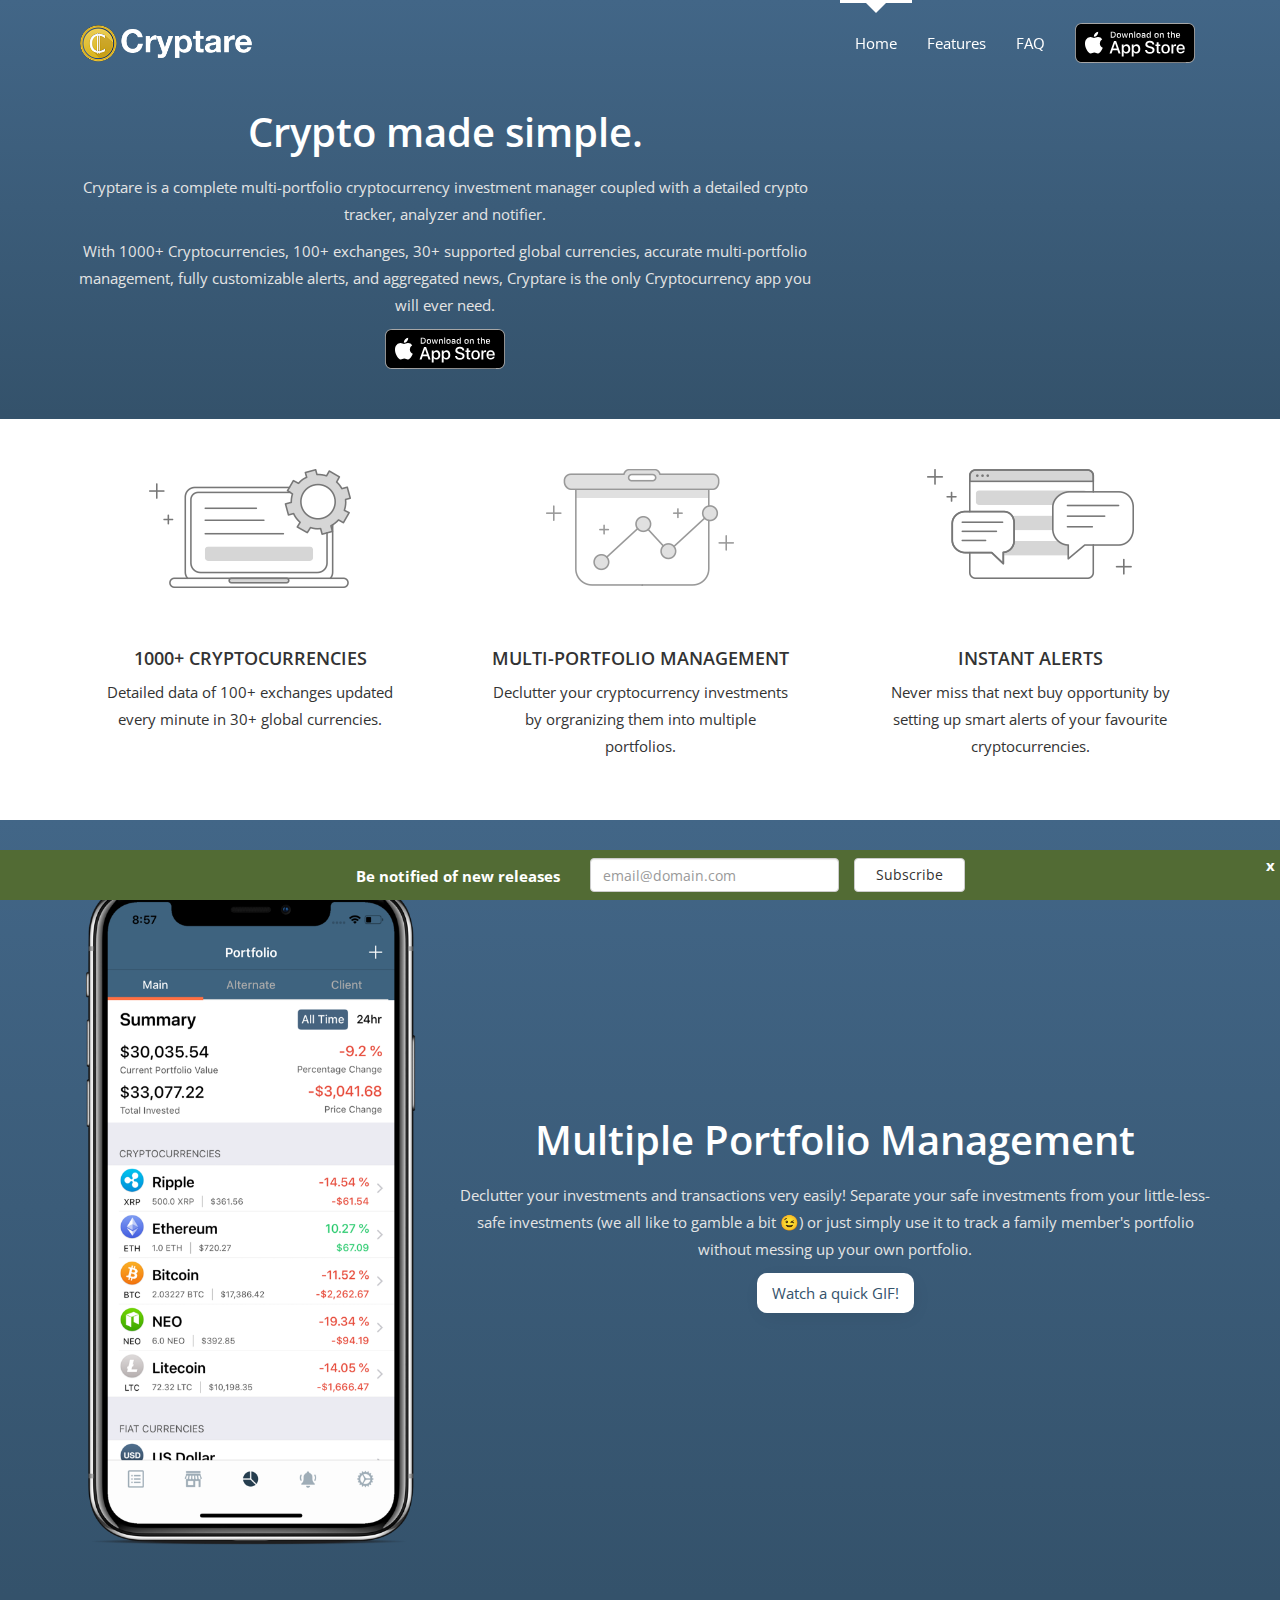
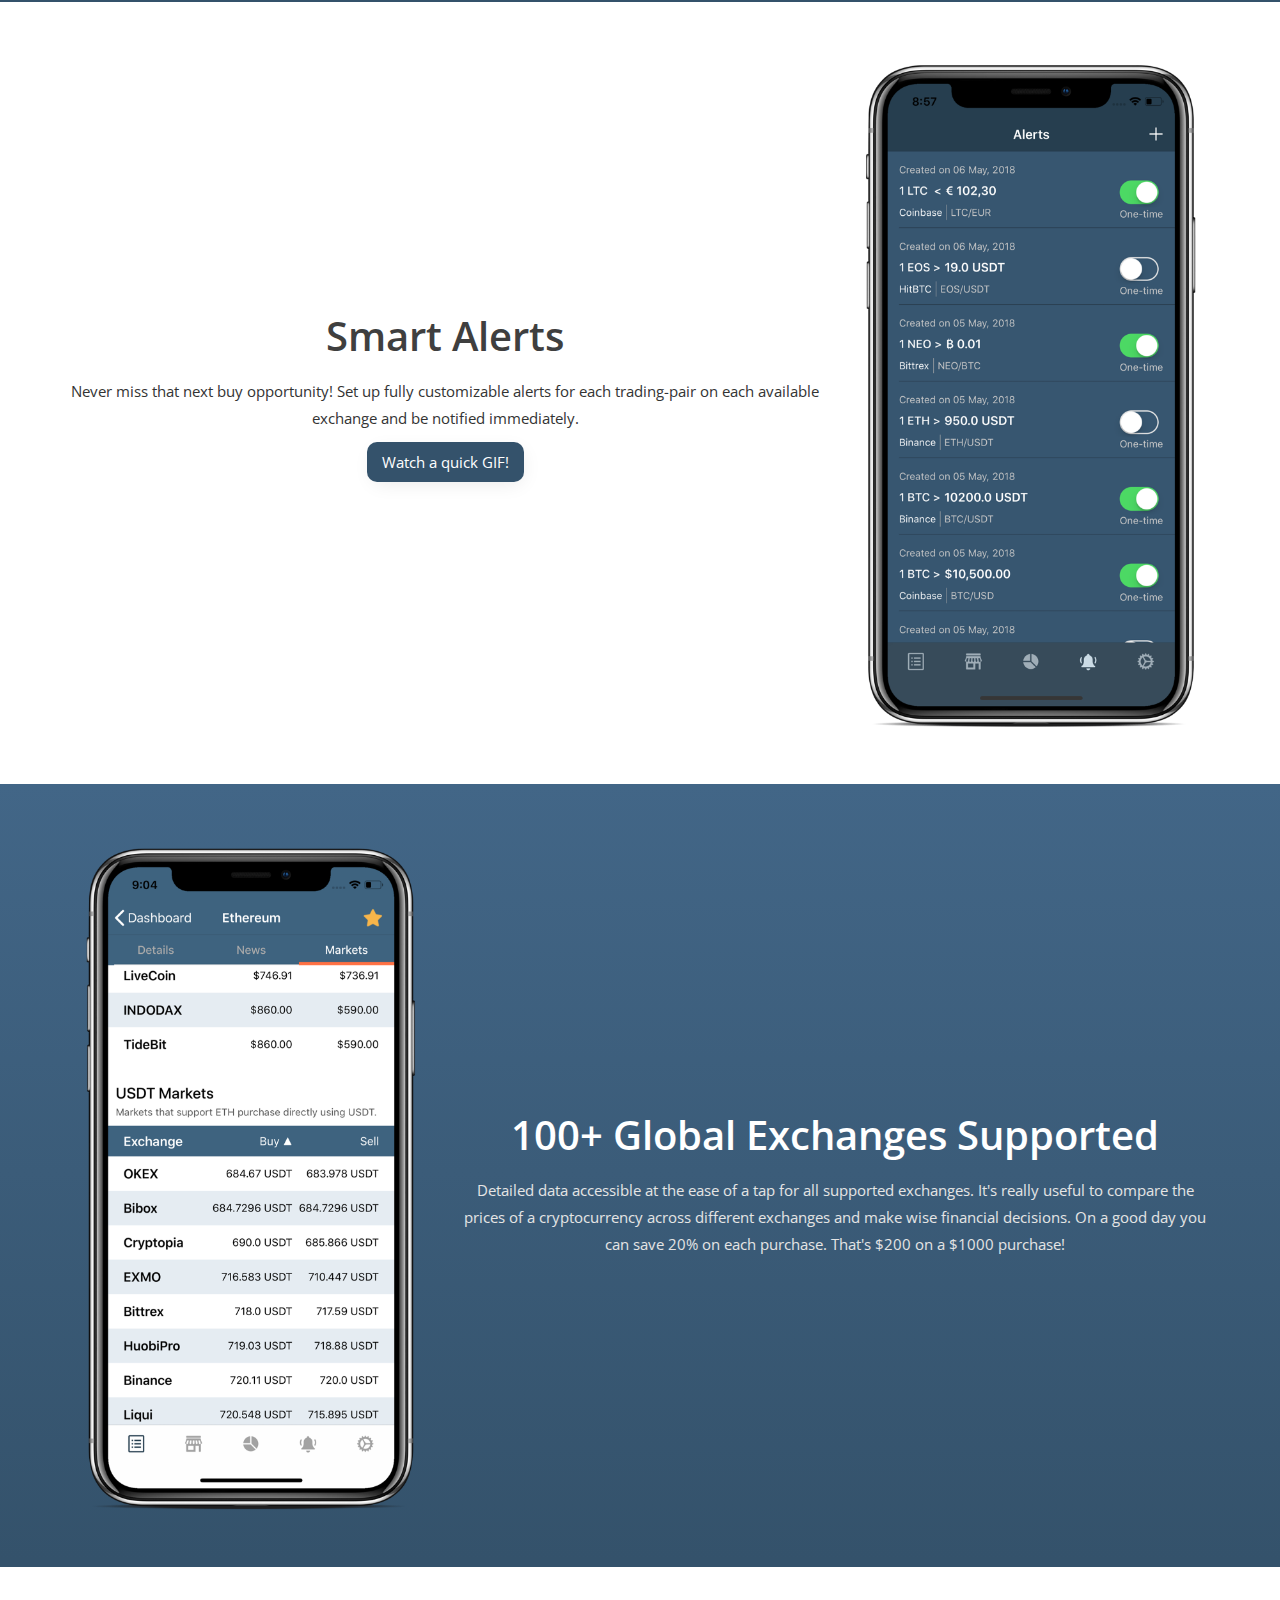
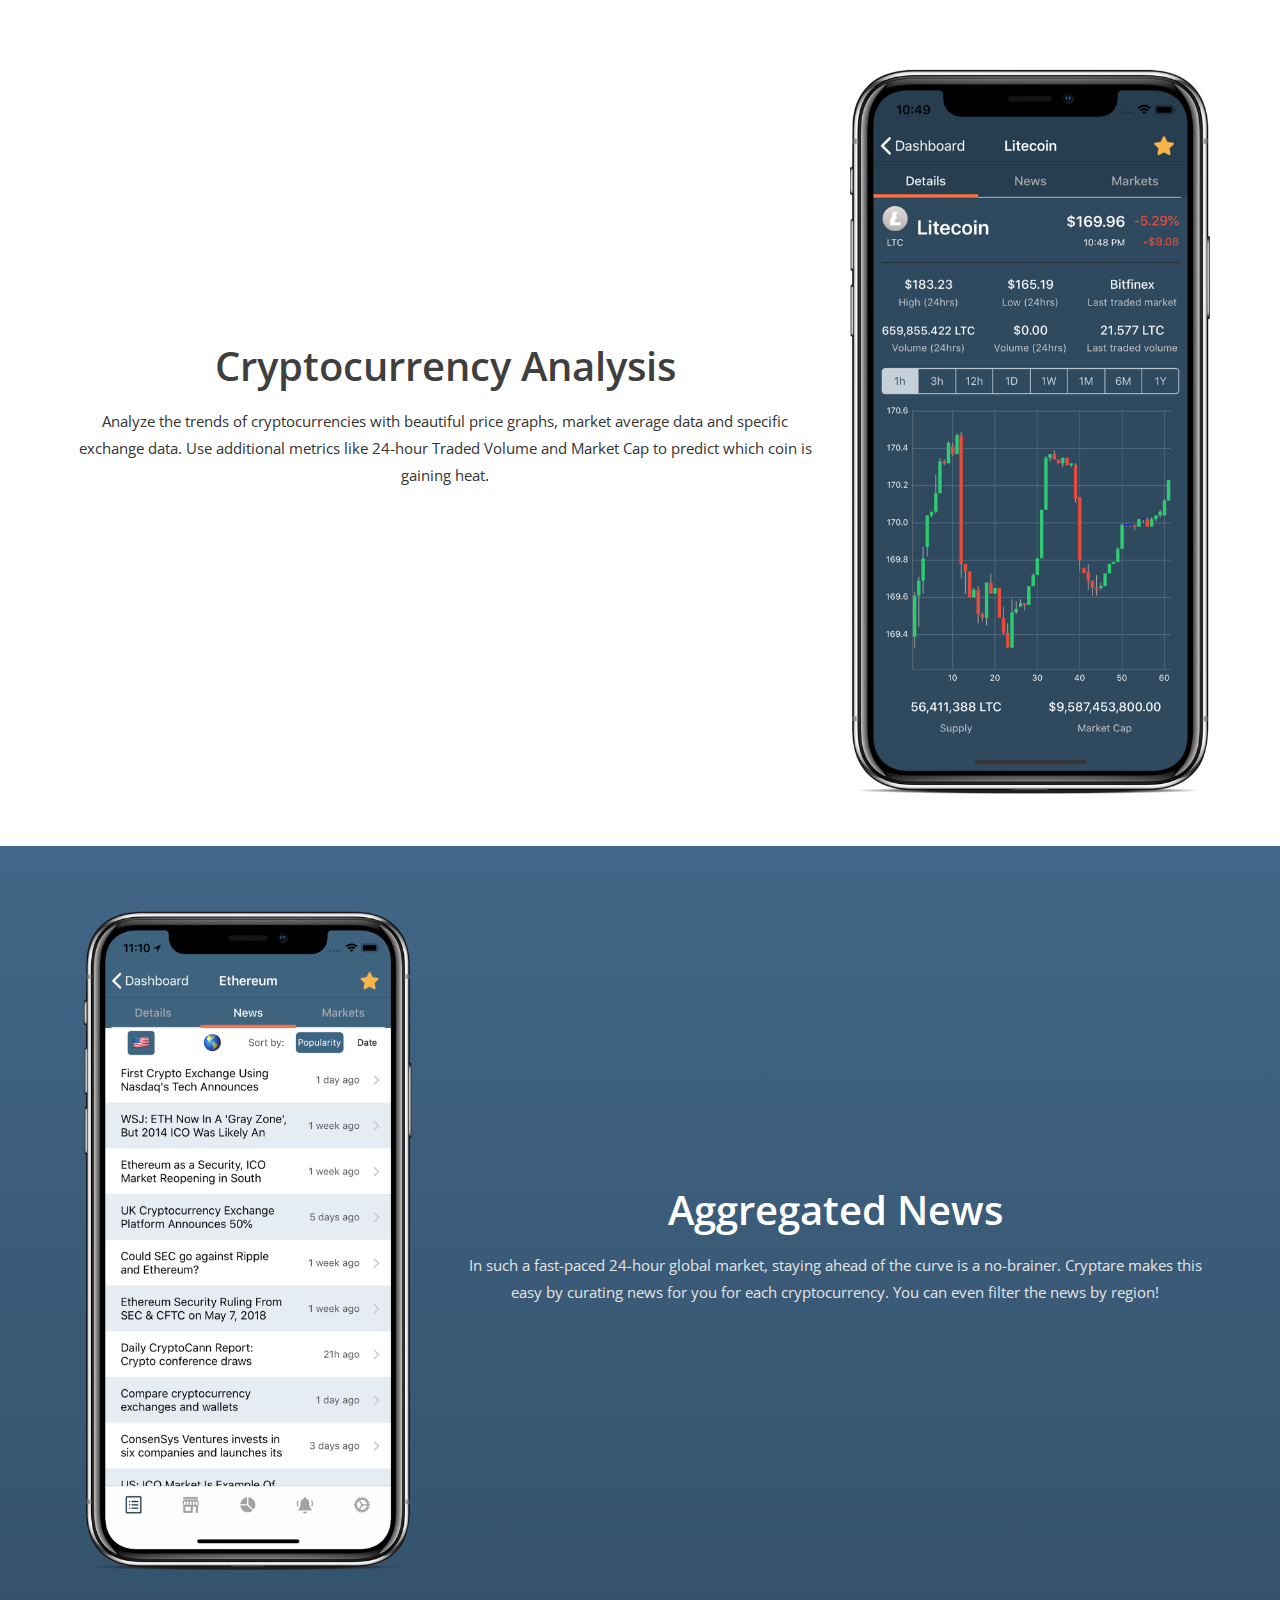
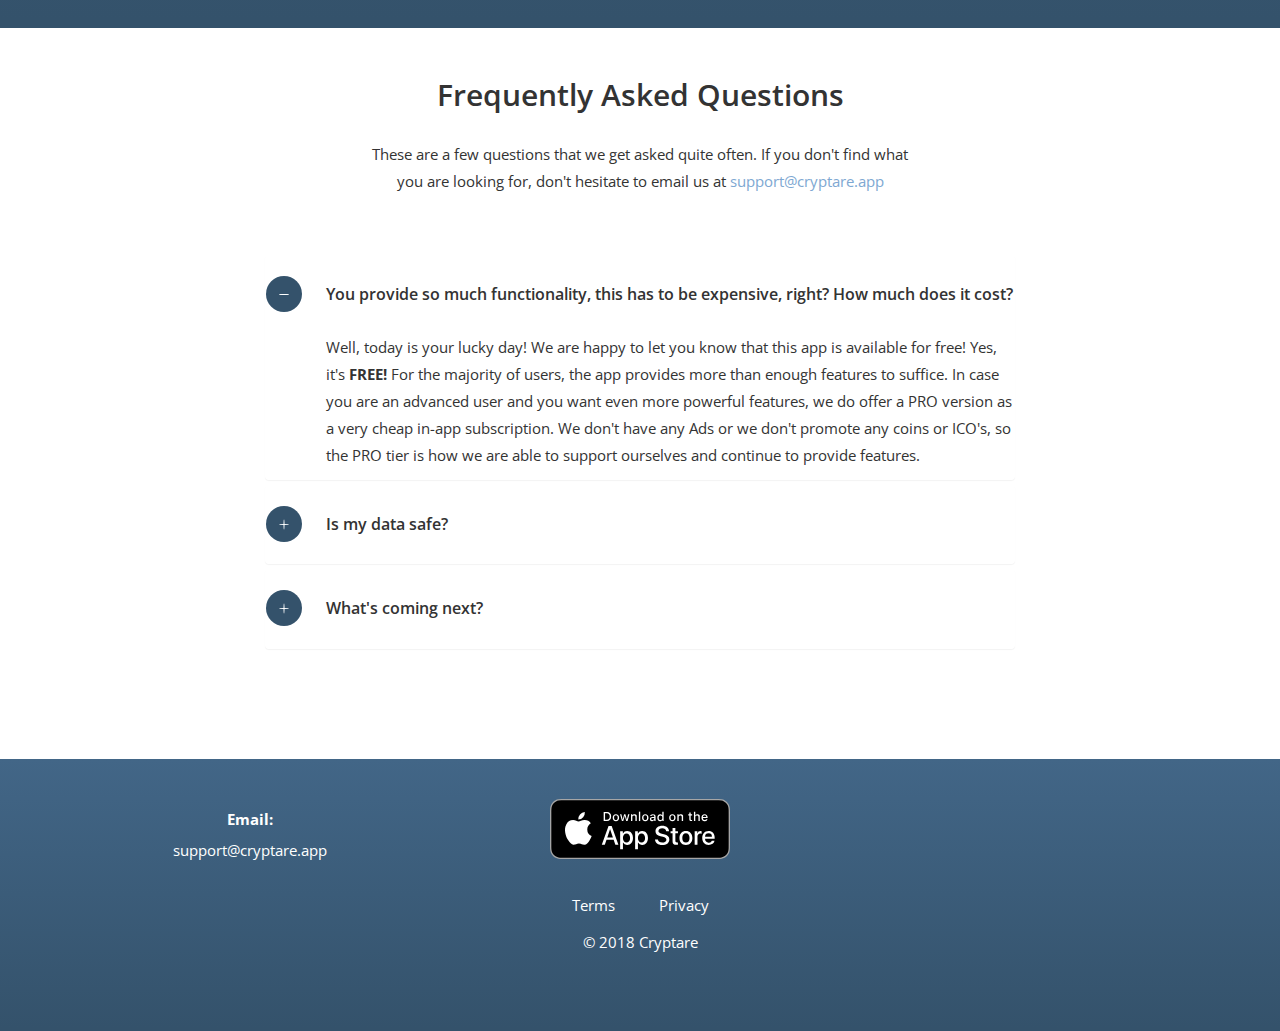
==== commit 3d199d95: "Added autoplaying video to home page" ====
--- a/index.html
+++ b/index.html
@@ -110,28 +110,63 @@
     <!--Header-area-->
     <header class="header-area overlay v-center" id="home-page">
         <div class="container">
-            <div class="row v-center">
-                <div class="col-xs-12 col-sm-6 col-md-8 header-text">
-                    <h2>Crypto made simple.</h2>
-                    <p>Cryptare is a complete multi-portfolio cryptocurrency investment manager coupled with a detailed crypto tracker, analyzer and notifier.</p>
-                    <p>With 1000+ Cryptocurrencies, 100+ exchanges, 30+ supported global currencies, accurate multi-portfolio management, fully customizable alerts, and aggregated news, Cryptare is the only Cryptocurrency app you will ever need.</p>
-                    <div class="col-xs-12 col-sm-6 col-md-6 text-xs-center text-sm-right text-md-right cta">
-                       <!-- <a class="typeform-share button white" href="https://akshittalwar.typeform.com/to/V9enSV" data-mode="popup"target="_blank">Become a Beta Tester </a> <script> (function() { var qs,js,q,s,d=document, gi=d.getElementById, ce=d.createElement, gt=d.getElementsByTagName, id="typef_orm_share", b="https://embed.typeform.com/"; if(!gi.call(d,id)){ js=ce.call(d,"script"); js.id=id; js.src=b+"embed.js"; q=gt.call(d,"script")[0]; q.parentNode.insertBefore(js,q) } })() </script> -->
-                        <a href="https://itunes.apple.com/app/cryptare/id1266256984?mt=8" class="downloadButton" target="_blank"><img src="images/apple.svg"/></a>
-                    </div>
-                    <div class="col-xs-12 col-sm-6 col-md-6 text-xs-center text-sm-left text-md-left cta">
-                        <a href="images/cryptare.mp4" class="button white">See it in action!</a>
-                    </div>
-
-
-
-                </div>
-                <div class="col-xs-8 col-sm-6 col-md-4 col-xs-offset-2 col-sm-offset-0">
-                    <img class="img-responsive" src="images/dashboard.png" alt="">
+            <div class="row v-center hidden-xs hidden-sm">
+                <div class="col-md-8 header-text">
+                    <div class="row">
+                        <div class="col-xs-12 col-sm-12 col-md-12 text-xs-center text-sm-center text-md-center">
+                            <h2>Crypto made simple.</h2>
+                            <p>Cryptare is a complete multi-portfolio cryptocurrency investment manager coupled with a detailed crypto tracker, analyzer and notifier.</p>
+                            <p>With 1000+ Cryptocurrencies, 100+ exchanges, 30+ supported global currencies, accurate multi-portfolio management, fully customizable alerts, and aggregated news, Cryptare is the only Cryptocurrency app you will ever need.</p>
+                        </div>
+                    </div>
+                    <div class="row">
+                        <div class="col-xs-12 col-sm-12 col-md-12 text-xs-center text-sm-center text-md-center cta">
+                            <!-- <a class="typeform-share button white" href="https://akshittalwar.typeform.com/to/V9enSV" data-mode="popup"target="_blank">Become a Beta Tester </a> <script> (function() { var qs,js,q,s,d=document, gi=d.getElementById, ce=d.createElement, gt=d.getElementsByTagName, id="typef_orm_share", b="https://embed.typeform.com/"; if(!gi.call(d,id)){ js=ce.call(d,"script"); js.id=id; js.src=b+"embed.js"; q=gt.call(d,"script")[0]; q.parentNode.insertBefore(js,q) } })() </script> -->
+                            <a href="https://itunes.apple.com/app/cryptare/id1266256984?mt=8" class="downloadButton" target="_blank"><img src="images/apple.svg"/></a>
+                        </div>
+                         <!-- <div class="col-xs-12 col-sm-6 col-md-6 text-xs-center text-sm-left text-md-left cta">
+                            <a href="images/cryptare.mp4" class="button white">See it in action!</a>
+                        </div> -->
+                    </div>
+                </div>
+                <div class="col-md-4">
+                    <!-- <img class="img-responsive" src="images/dashboard.png" alt=""> -->
+                        <video autoplay playsinline muted loop class="demo-video"><source src="images/cryptare.mp4" type="video/mp4"></video>
 
                     <!-- <div class="app-gif">
                     </div> -->
                 </div>
+            </div>
+
+            <div class="row v-center hidden-md hidden-lg">
+                <div class="col-xs-12 header-text">
+                    <div class="row">
+                        <div class="col-xs-12 col-sm-12 col-md-12 text-xs-center text-sm-center text-md-center">
+                            <h2>Crypto made simple.</h2>
+                            <p>Cryptare is a complete multi-portfolio cryptocurrency investment manager coupled with a detailed crypto tracker, analyzer and notifier.</p>
+                            <p>With 1000+ Cryptocurrencies, 100+ exchanges, 30+ supported global currencies, accurate multi-portfolio management, fully customizable alerts, and aggregated news, Cryptare is the only Cryptocurrency app you will ever need.</p>
+                        </div>
+                    </div>
+                    <div class="row top-buffer">
+                        <div class="col-xs-12 col-sm-12 text-xs-center text-sm-center cta">
+                            <!-- <a class="typeform-share button white" href="https://akshittalwar.typeform.com/to/V9enSV" data-mode="popup"target="_blank">Become a Beta Tester </a> <script> (function() { var qs,js,q,s,d=document, gi=d.getElementById, ce=d.createElement, gt=d.getElementsByTagName, id="typef_orm_share", b="https://embed.typeform.com/"; if(!gi.call(d,id)){ js=ce.call(d,"script"); js.id=id; js.src=b+"embed.js"; q=gt.call(d,"script")[0]; q.parentNode.insertBefore(js,q) } })() </script> -->
+                            <a href="https://itunes.apple.com/app/cryptare/id1266256984?mt=8" class="downloadButton" target="_blank"><img src="images/apple.svg"/></a>
+                        </div>
+                         <!-- <div class="col-xs-12 col-sm-6 col-md-6 text-xs-center text-sm-left text-md-left cta">
+                            <a href="images/cryptare.mp4" class="button white">See it in action!</a>
+                        </div> -->
+                    </div>
+                    <div class="row top-buffer">
+                        <div class="col-xs-8 col-sm-6 col-xs-offset-2 col-sm-offset-3">
+                        <!-- <img class="img-responsive" src="images/dashboard.png" alt=""> -->
+                        <video autoplay playsinline muted loop class="demo-video"><source src="images/cryptare.mp4" type="video/mp4"></video>
+
+                    <!-- <div class="app-gif">
+                    </div> -->
+                    </div>
+                </div>
+                </div>
+
             </div>
         </div>
     </header>
--- a/style.css
+++ b/style.css
@@ -433,12 +433,22 @@
 }
 
 .header-text .cta {
-    margin-top: 30px;
+    /*margin-top: 30px;*/
 }
 
 .app-gif img {
     width: 100%;
     height: auto;
+}
+
+video.demo-video {
+    border-radius: 12px;
+    width: 100%;
+    height: auto;
+}
+
+.top-buffer {
+    margin-top: 10px;
 }
 
 
--- a/css/responsive.css
+++ b/css/responsive.css
@@ -11,6 +11,10 @@
 /* Tablet Layout: 768px. */
 
 @media only screen and (min-width: 768px) and (max-width: 991px) {
+    video.demo-video {
+        /*width: 50%;*/
+        height: auto;
+    }
     .mainmenu-area #primary-menu > ul > li > a {
         padding: 30px 12px;
     }
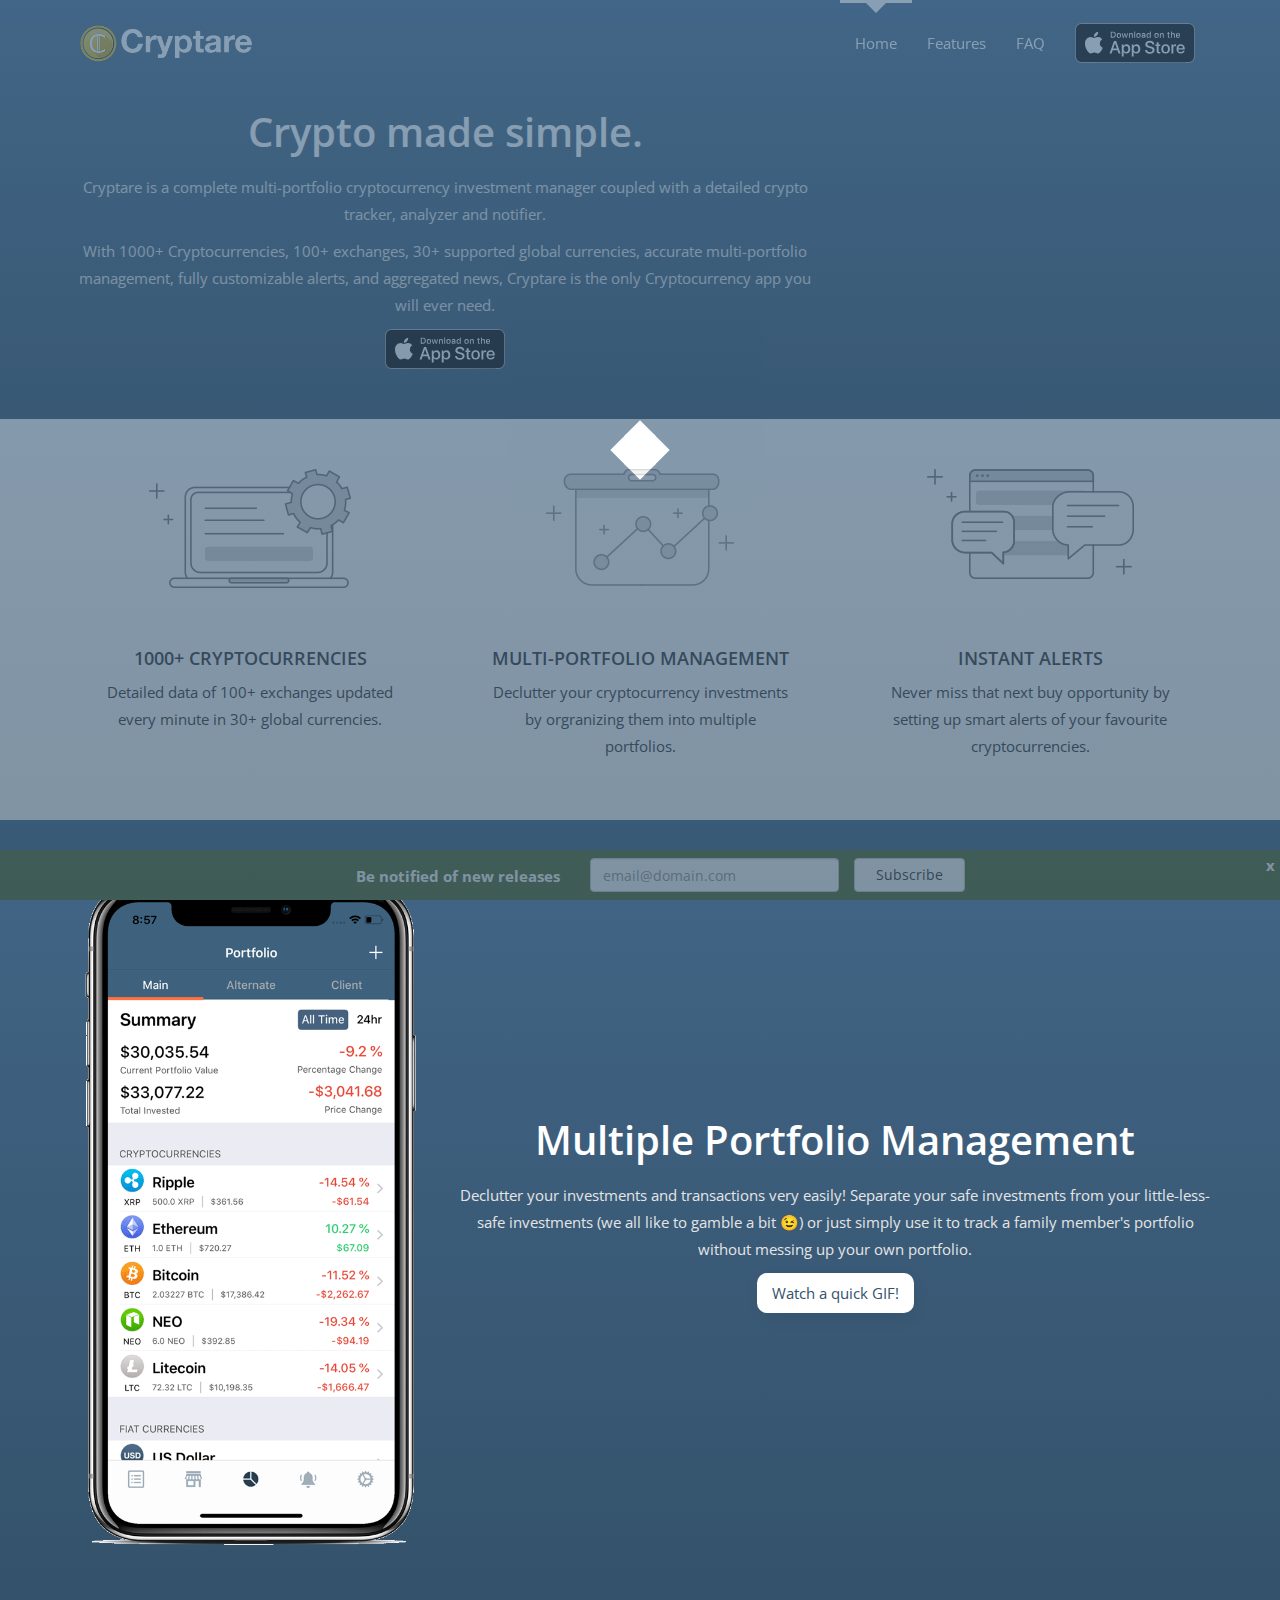
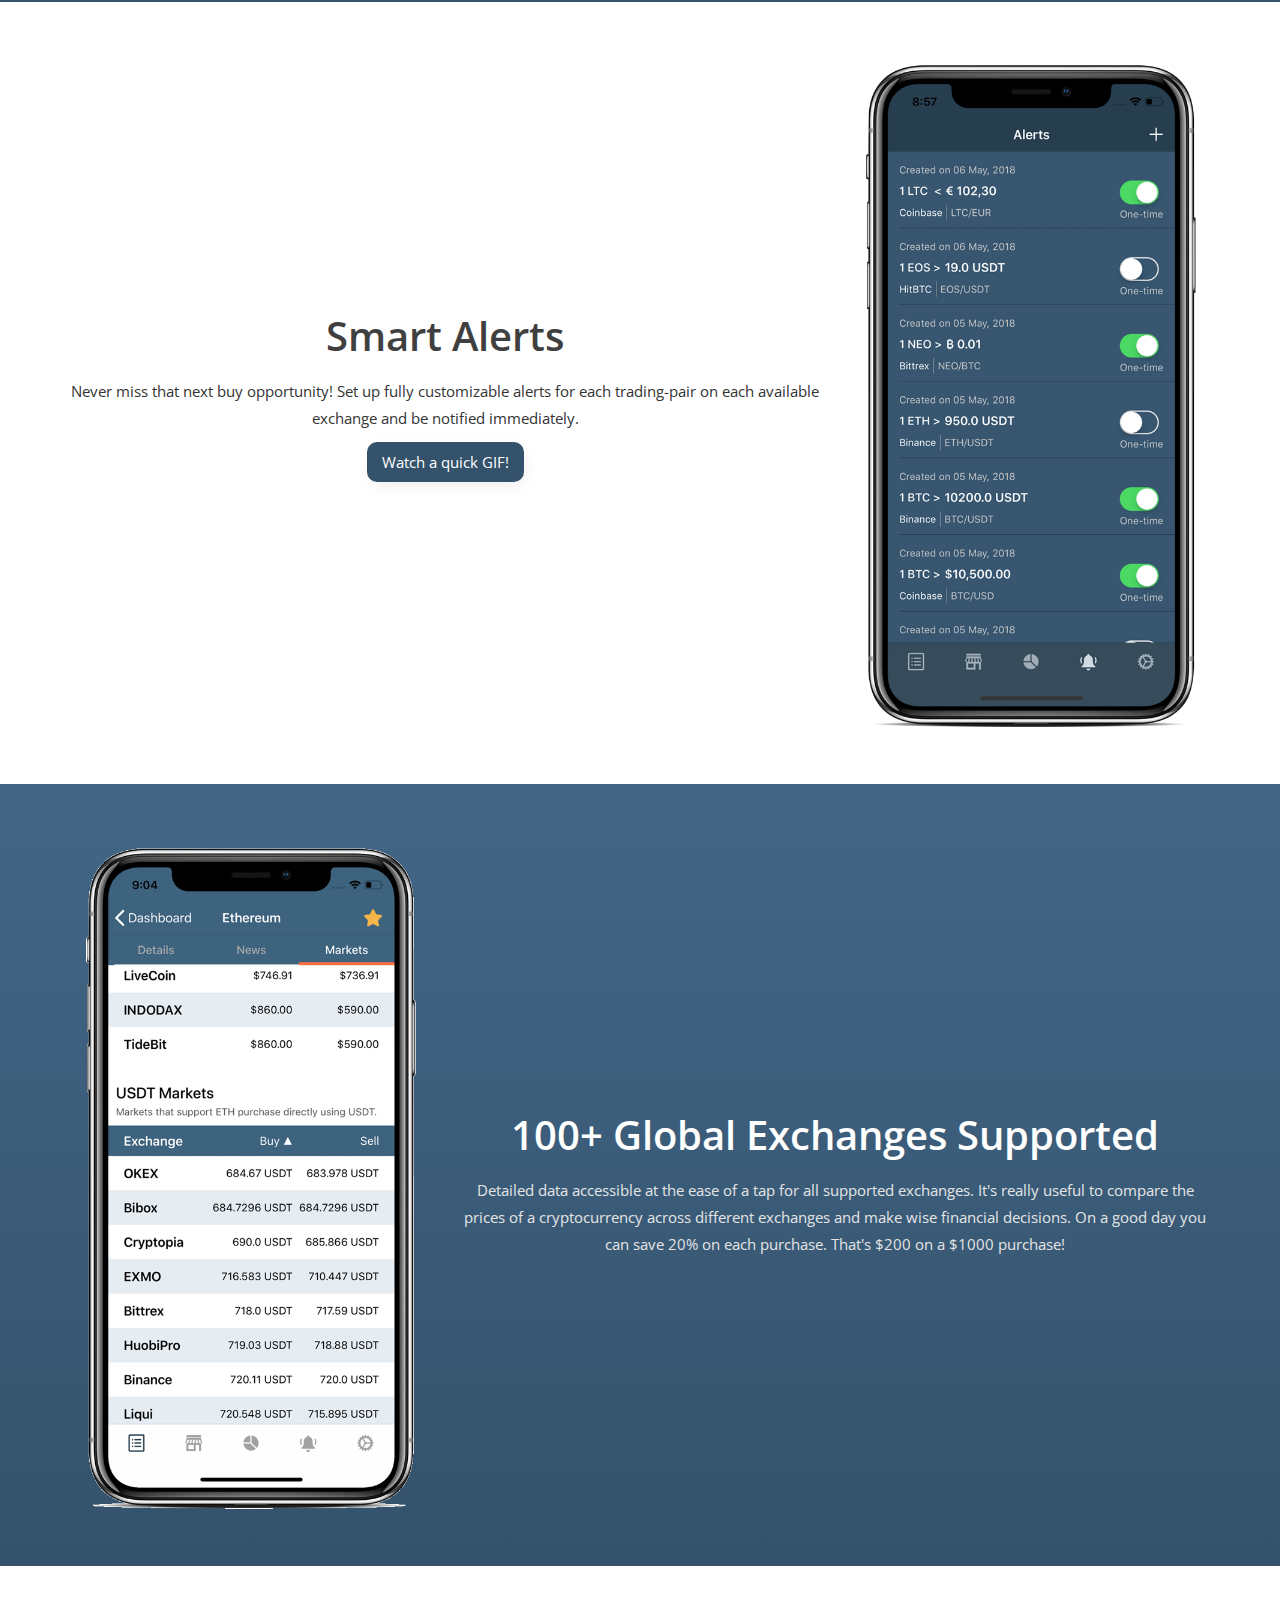
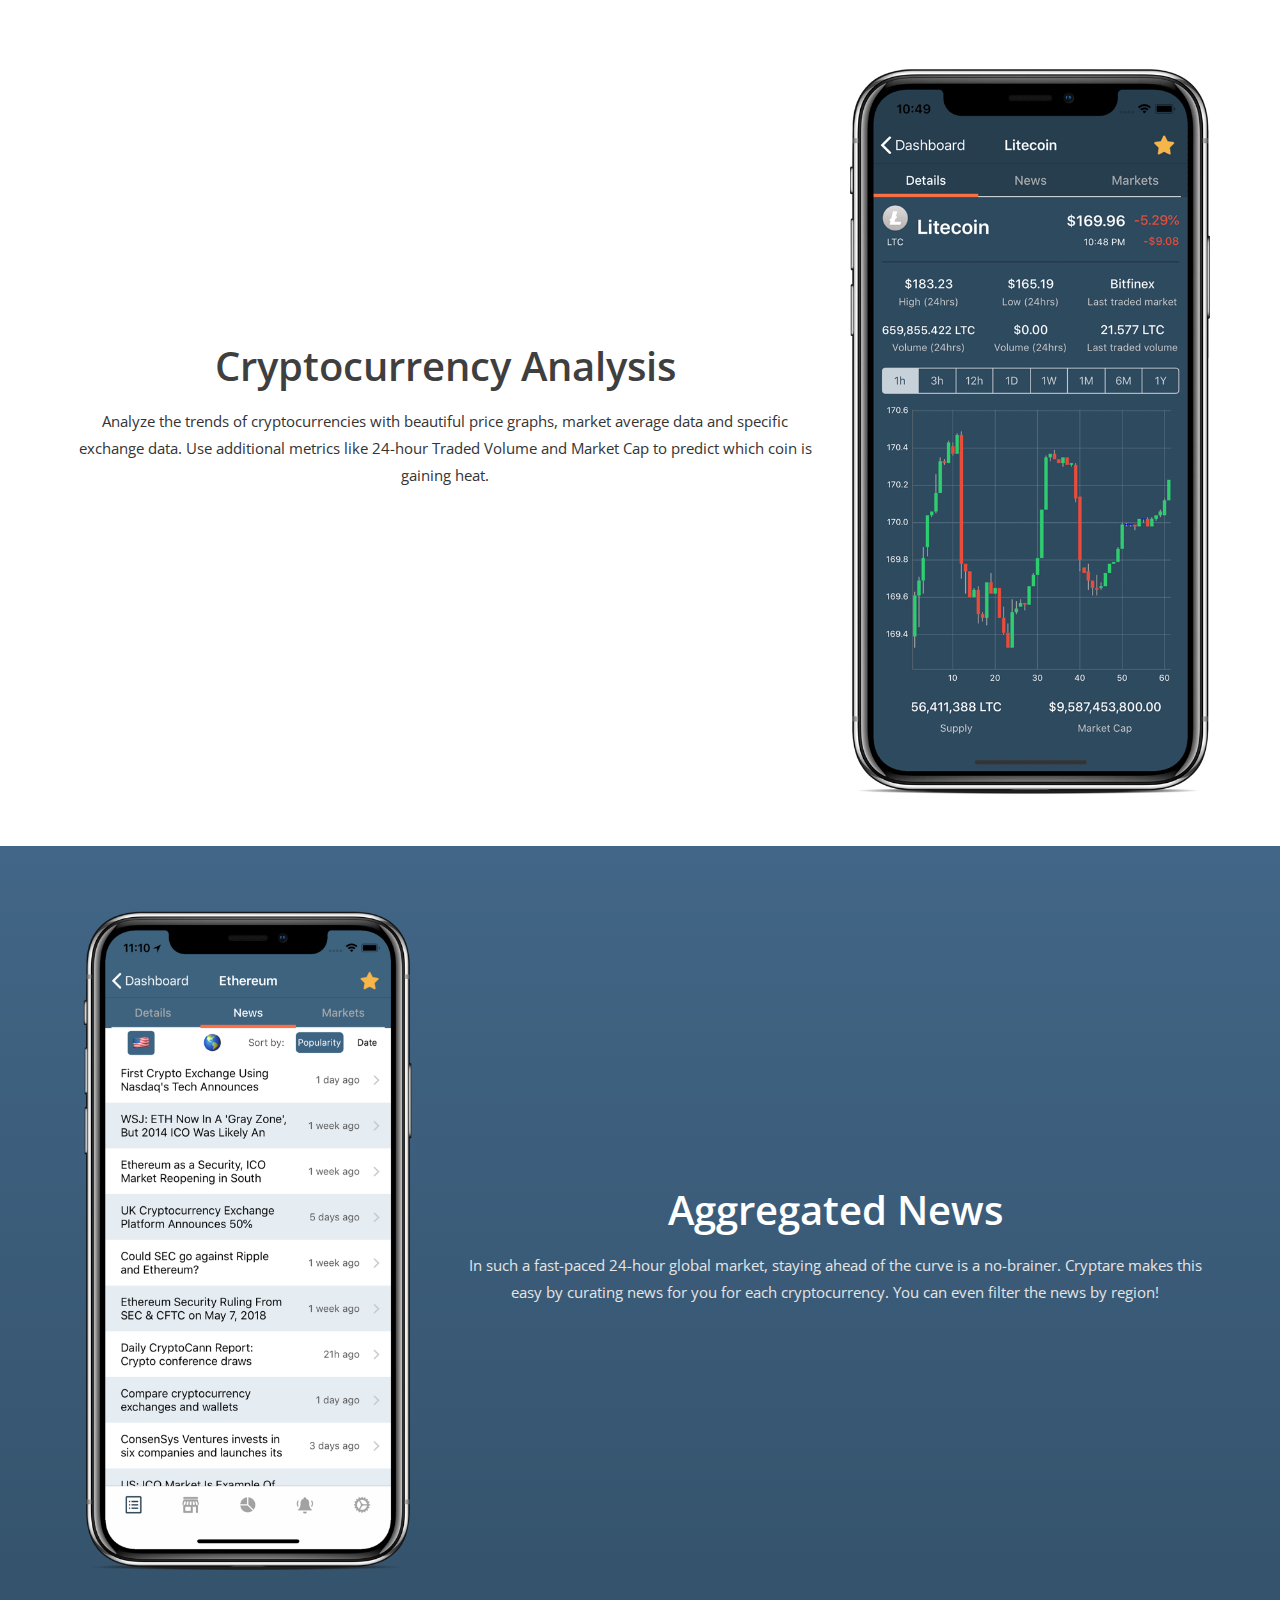
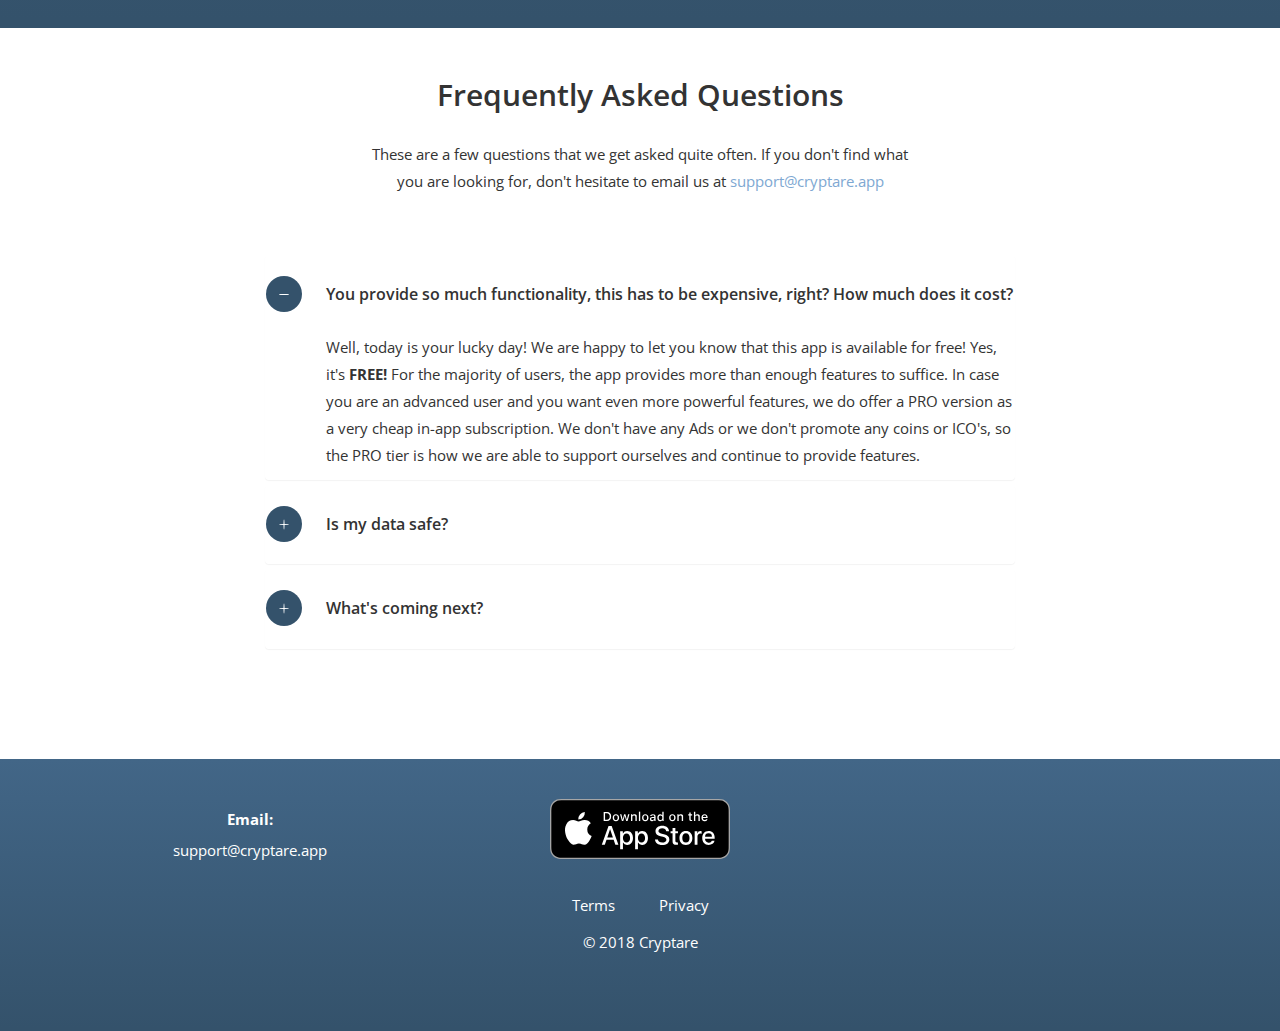
==== commit 8ce3dc60: "Added optimized images" ====
--- a/index.html
+++ b/index.html
@@ -214,16 +214,26 @@
             <div class="row v-center">
                 <div class="col-xs-8 col-sm-6 col-md-4 col-xs-offset-2 col-sm-offset-0">
                     <div class="app-gif">
-                        <img class="img-responsive" src="images/portfolio.png" alt="">
+                        <img class="img-responsive" src="images/optimized/portfolio.png" alt="">
                     </div>
                 </div>
                 <div class="col-xs-12 col-sm-6 col-md-8 header-text">
                     <h2>Multiple Portfolio Management</h2>
                     <p>Declutter your investments and transactions very easily! Separate your safe investments from your little-less-safe investments (we all like to gamble a bit 😉) or just simply use it to track a family member's portfolio without messing up your own portfolio.</p>
                     <a href="images/portfolio.gif" class="button white">Watch a quick GIF!</a>
-                </div>
-            </div>
-        </div>
+                    <!-- <a href="javascript:void(0);" class="button white" onclick="lightbox_open();">Watch a quick GIF!</a> -->
+                </div>
+
+
+            </div>
+
+            <div id="fade" onClick="lightbox_close();"></div>
+            <div id="light" class="">
+                <a class="boxclose" id="boxclose" onclick="lightbox_close();"></a>
+                <img id="VisaChipCardVideo" src="images/portfolio.gif">
+            </div>
+        </div>
+
     </section>
 
     <section class="header-area gray-bg v-center">
@@ -236,7 +246,7 @@
                 </div>
                 <div class="col-xs-8 col-sm-6 col-md-4 col-xs-offset-2 col-sm-offset-0">
                     <div class="app-gif">
-                        <img class="img-responsive" src="images/alerts.png" alt="">
+                        <img class="img-responsive" src="images/optimized/alerts.png" alt="">
                     </div>
                 </div>
             </div>
@@ -248,7 +258,7 @@
             <div class="row v-center">
                 <div class="col-xs-8 col-sm-6 col-md-4 col-xs-offset-2 col-sm-offset-0">
                     <div class="app-gif">
-                        <img class="img-responsive" src="images/coinMarkets.png" alt="">
+                        <img class="img-responsive" src="images/optimized/coinMarkets.png" alt="">
                     </div>
                 </div>
                 <div class="col-xs-12 col-sm-6 col-md-8 header-text">
@@ -269,7 +279,7 @@
                 </div>
                 <div class="col-xs-8 col-sm-6 col-md-4 col-xs-offset-2 col-sm-offset-0">
                     <div class="app-gif">
-                        <img class="img-responsive" src="images/cryptoDetail.png" alt="">
+                        <img class="img-responsive" src="images/optimized/cryptoDetail.png" alt="">
                     </div>
                 </div>
             </div>
@@ -390,6 +400,28 @@
     <script src="js/vendor/bootstrap.min.js"></script>
     <!--Main-active-JS-->
     <script src="js/main.js"></script>
+    <script type="text/javascript">
+        window.document.onkeydown = function(e) {
+          if (!e) {
+            e = event;
+        }
+        if (e.keyCode == 27) {
+            lightbox_close();
+        }
+    }
+
+    function lightbox_open() {
+      var lightBoxVideo = document.getElementById("VisaChipCardVideo");
+      document.getElementById('light').style.display = 'block';
+      document.getElementById('fade').style.display = 'block';
+  }
+
+  function lightbox_close() {
+      var lightBoxVideo = document.getElementById("VisaChipCardVideo");
+      document.getElementById('light').style.display = 'none';
+      document.getElementById('fade').style.display = 'none';
+  }
+    </script>
 </body>
 
 </html>
--- a/style.css
+++ b/style.css
@@ -401,7 +401,7 @@
 }
 
 .overlay {
-    /*position: relative;*/
+    position: relative;
 }
 
 .overlay:before {
@@ -719,4 +719,70 @@
         transform: perspective(140px) rotateY(180deg);
         opacity: 0;
     }
+}
+
+#fade {
+  display: none;
+  position: fixed;
+  top: 0%;
+  left: 0%;
+  width: 100%;
+  height: 100%;
+  background-color: black;
+  z-index: 9998;
+  -moz-opacity: 0.8;
+  opacity: .80;
+  filter: alpha(opacity=80);
+}
+
+#light {
+  display: none;
+  position: absolute;
+  /*top: 50%;*/
+  left: 50%;
+  /*max-width: 80vw;*/
+  max-height: 40vh;
+  /*margin-left: 50%;*/
+  margin-top: -20%;
+
+  /*left: 0;
+  right: 0;*/
+  margin-left: auto;
+  margin-right: auto;
+
+  border: 2px solid #FFF;
+  /*background: #FFF;*/
+  z-index: 9999;
+  overflow: visible;
+}
+
+#boxclose {
+  float: right;
+  cursor: pointer;
+  color: #fff;
+  border: 1px solid #AEAEAE;
+  border-radius: 3px;
+  background: #222222;
+  font-size: 31px;
+  font-weight: bold;
+  display: inline-block;
+  line-height: 0px;
+  padding: 11px 3px;
+  position: absolute;
+  right: 2px;
+  top: 2px;
+  z-index: 1002;
+  opacity: 0.9;
+}
+
+.boxclose:before {
+  content: "×";
+}
+
+#fade:hover ~ #boxclose {
+  display:none;
+}
+
+.test:hover ~ .test2 {
+  display: none;
 }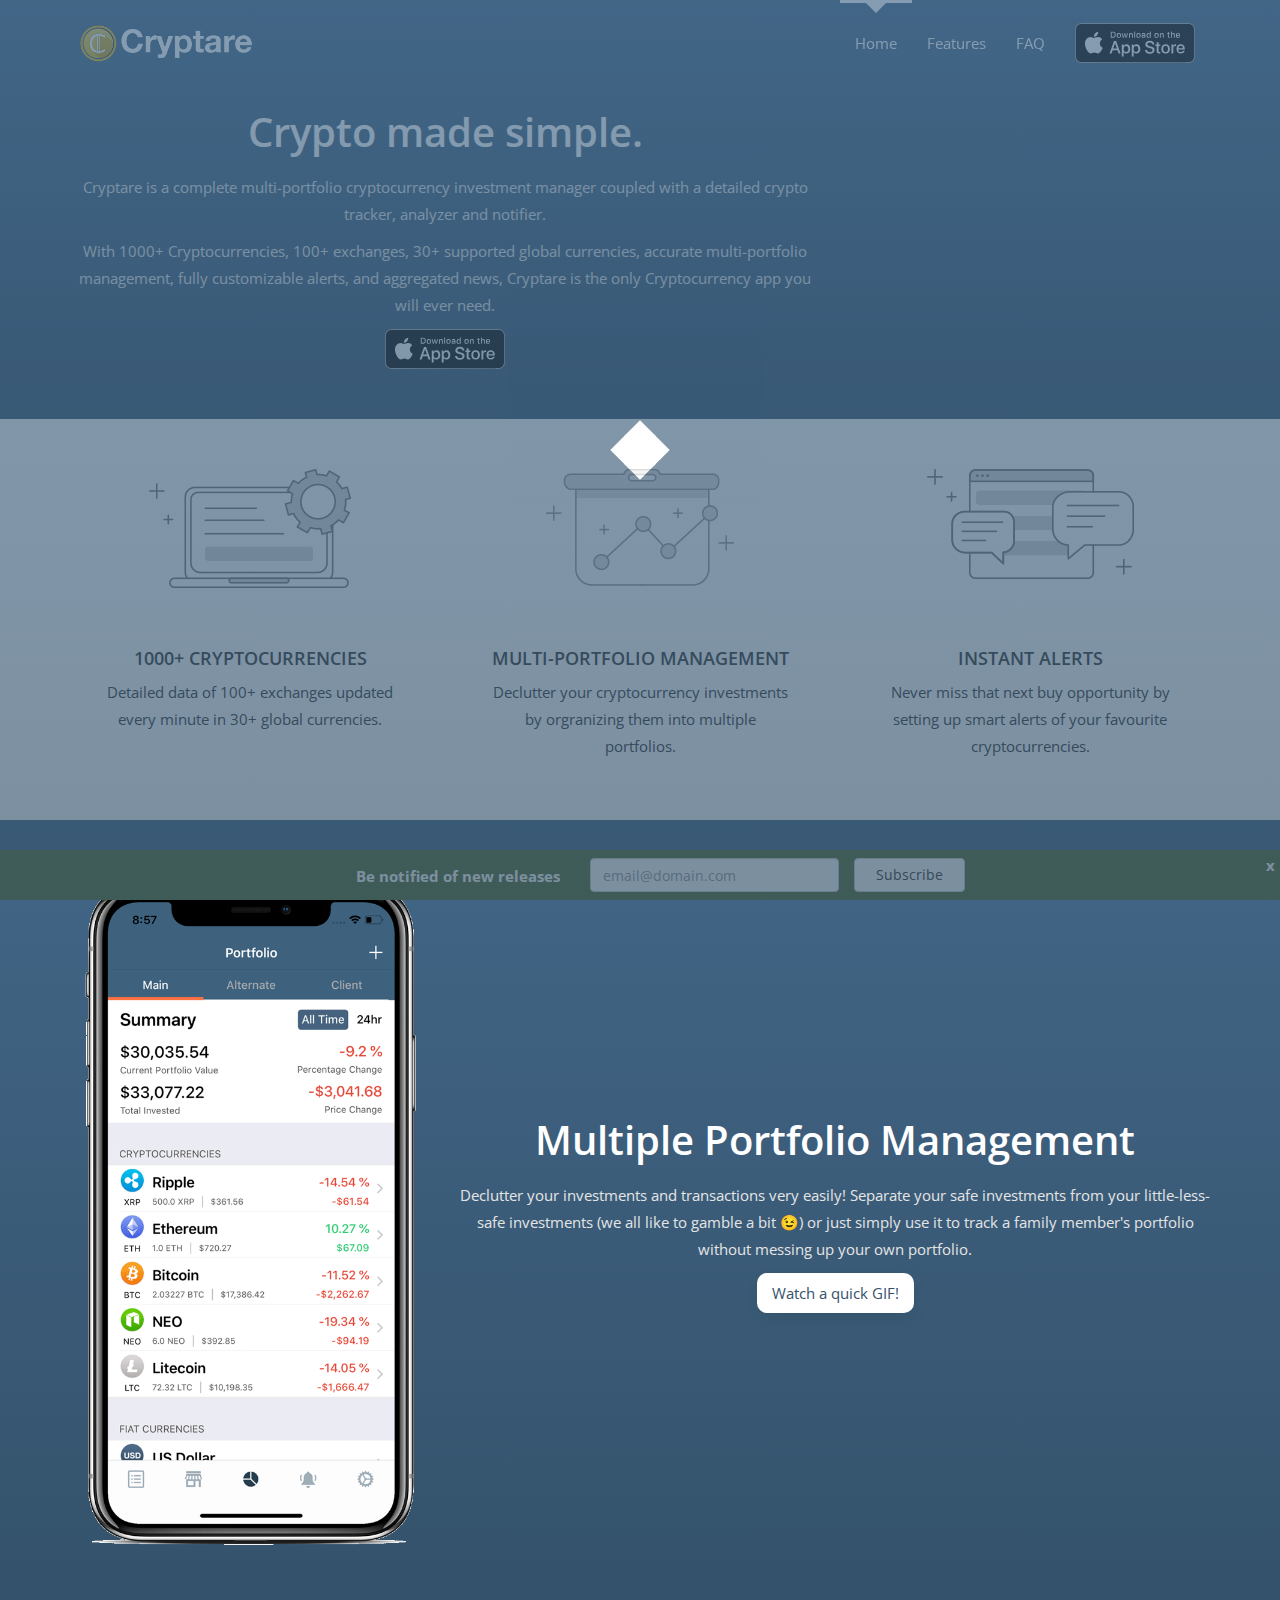
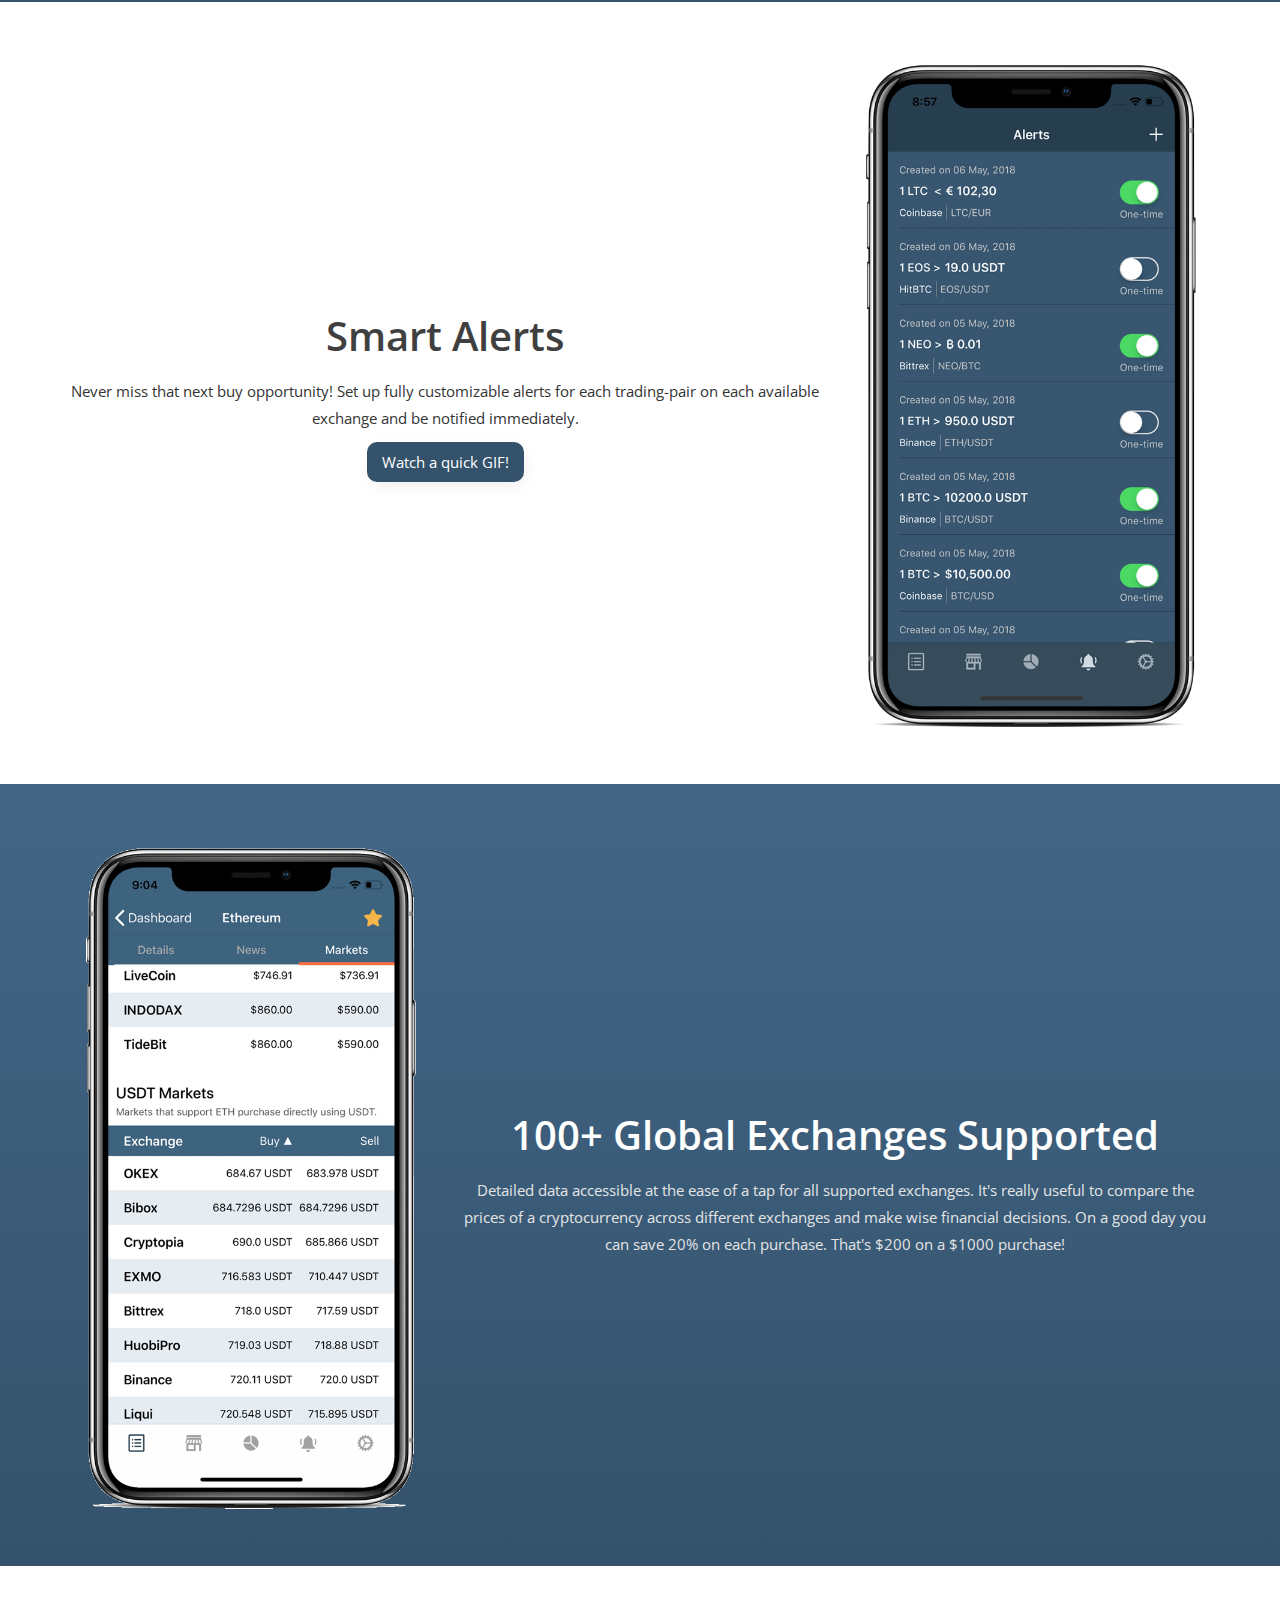
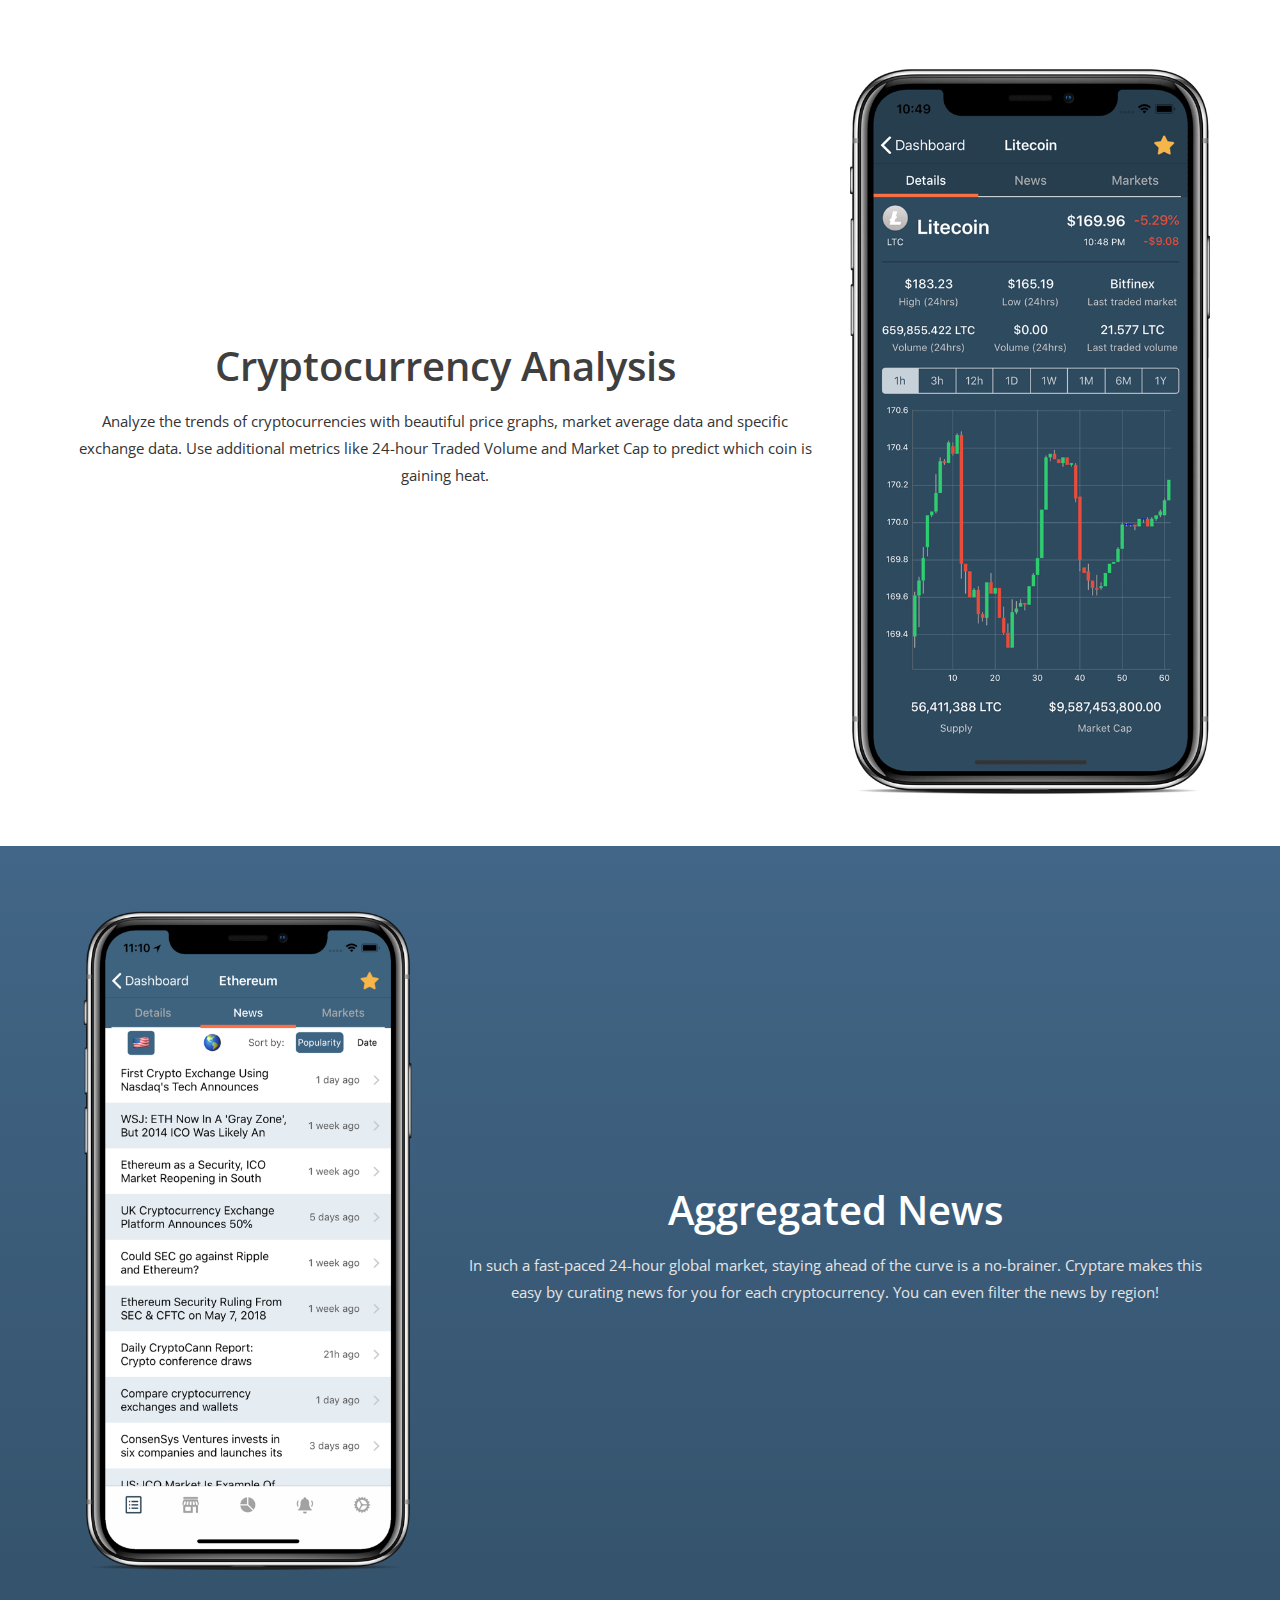
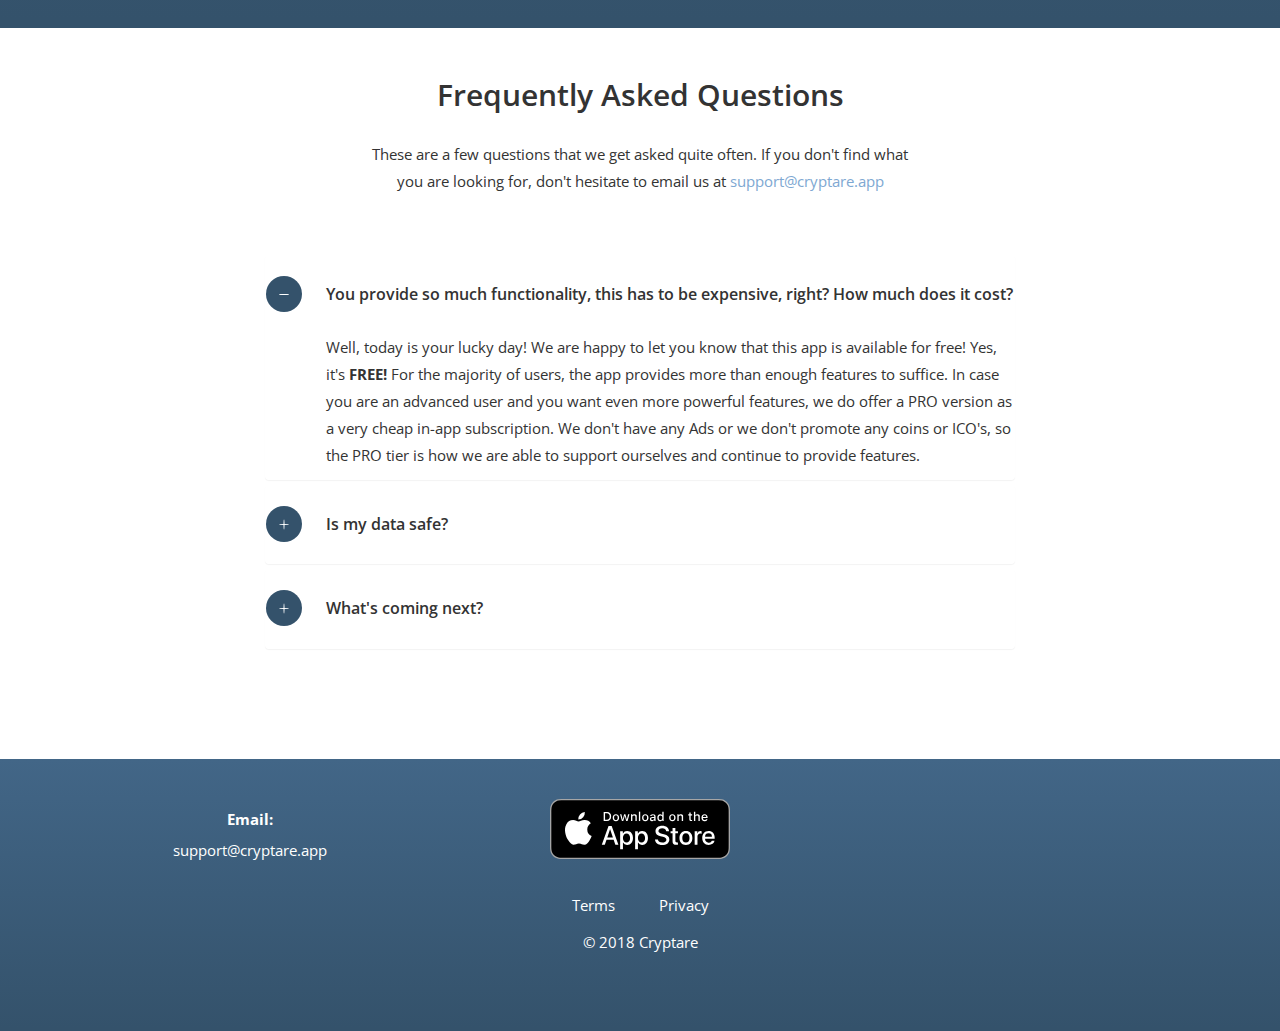
==== commit 0e121272: "Don’t load portfolio.gif on page load" ====
--- a/index.html
+++ b/index.html
@@ -227,11 +227,11 @@
 
             </div>
 
-            <div id="fade" onClick="lightbox_close();"></div>
+            <!-- <div id="fade" onClick="lightbox_close();"></div>
             <div id="light" class="">
                 <a class="boxclose" id="boxclose" onclick="lightbox_close();"></a>
                 <img id="VisaChipCardVideo" src="images/portfolio.gif">
-            </div>
+            </div> -->
         </div>
 
     </section>
